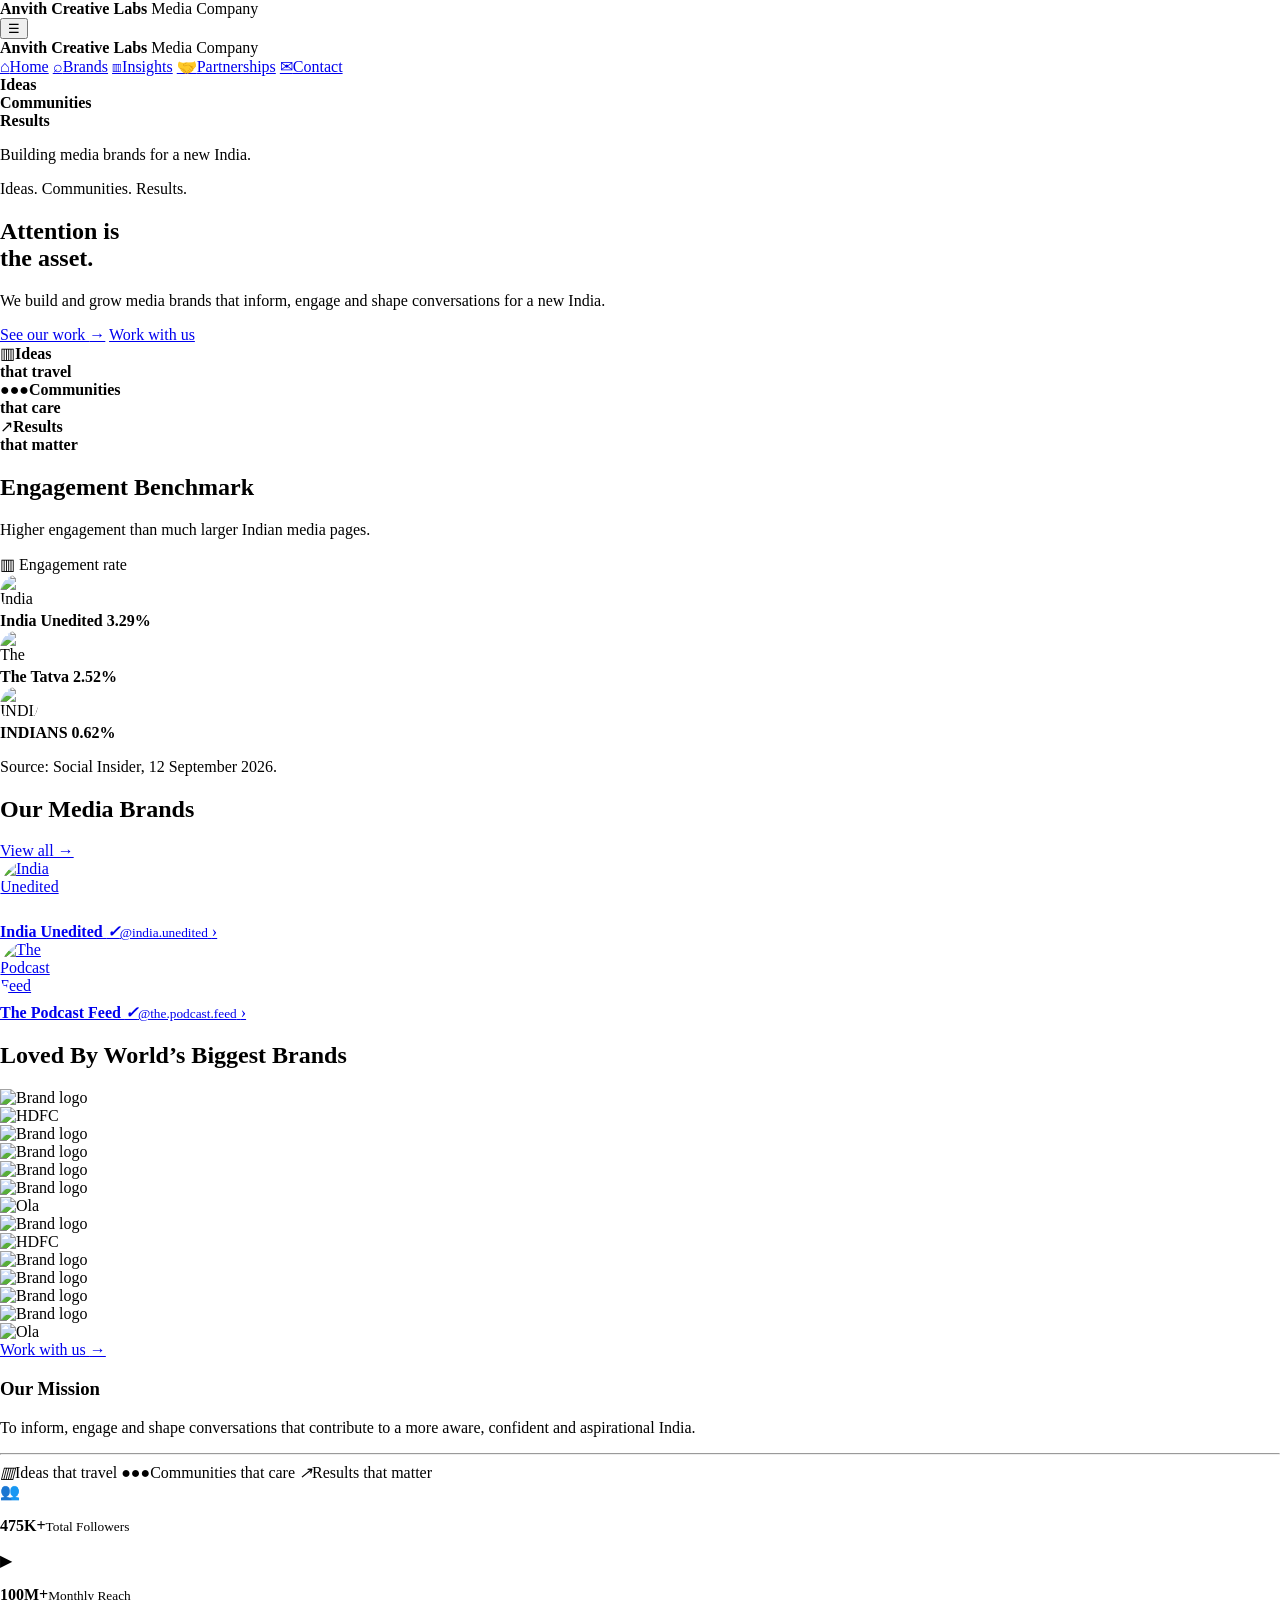
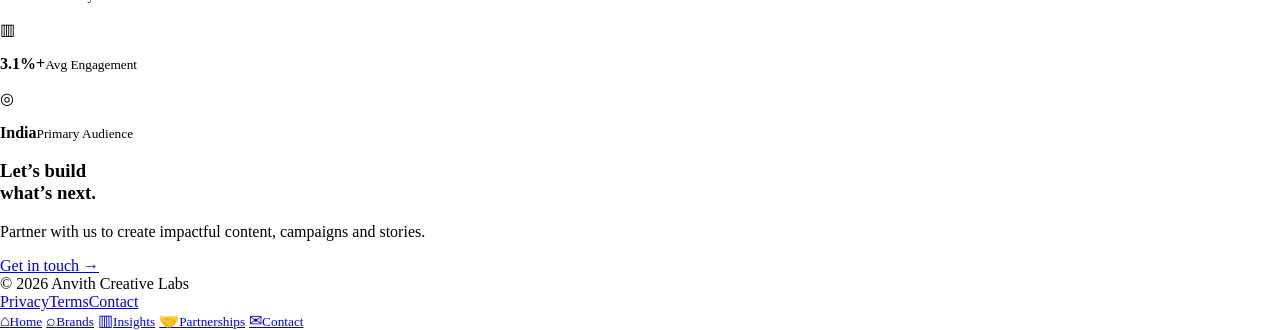
==== index.html @ 9b52e034 "Bust stylesheet cache for brand marquee fix" ====
<!doctype html>
<html lang="en">
<head>
  <meta charset="UTF-8" />
  <meta name="viewport" content="width=device-width, initial-scale=1.0" />
  <script>
    if (location.pathname === '/acl-on-feed') {
      location.replace('/acl-on-feed/' + location.search + location.hash);
    }
  </script>
  <meta name="description" content="Anvith Creative Labs is an independent digital media company building high-attention communities and brand-led storytelling in India." />
  <title>Anvith Creative Labs</title>
  <link rel="preconnect" href="https://fonts.googleapis.com" />
  <link rel="preconnect" href="https://fonts.gstatic.com" crossorigin />
  <link href="https://fonts.googleapis.com/css2?family=DM+Sans:wght@400;500;600;700&family=Manrope:wght@500;600;700;800&display=swap" rel="stylesheet" />
  <link rel="stylesheet" href="/acl-on-feed/styles.css?v=17-marquee-fix" />
<style>
    html,body{margin:0;max-width:100%;overflow-x:hidden}
    img{display:block;max-width:100%;height:auto}
    .profile-avatar,.bench-avatar{display:block;overflow:hidden;border-radius:999px;flex:none}
    .profile-avatar{width:62px;height:62px}
    .bench-avatar{width:38px;height:38px}
    .profile-avatar img,.bench-avatar img{width:100%;height:100%;object-fit:cover;border-radius:999px}
    @media(max-width:760px){
      .profile-avatar{width:48px;height:48px}
      .bench-avatar{width:34px;height:34px}
    }
  </style>
</head>
<body>
  <div class="app-shell">
    <header class="topbar">
      <div class="brand-title">
        <strong>Anvith Creative Labs</strong>
        <span>Media Company</span>
      </div>
      <button class="menu-btn" aria-label="Open menu">☰</button>
    </header>

    <aside class="desktop-sidebar">
      <div class="sidebar-brand">
        <strong>Anvith Creative Labs</strong>
        <span>Media Company</span>
      </div>
      <nav class="sidebar-nav">
        <a class="active" href="#home"><span>⌂</span>Home</a>
        <a href="#brands"><span>⌕</span>Brands</a>
        <a href="#benchmark"><span>▥</span>Insights</a>
        <a href="#partnerships"><span>🤝</span>Partnerships</a>
        <a href="#contact"><span>✉</span>Contact</a>
      </nav>
      <div class="sidebar-note">
        <b>Ideas<br>Communities<br>Results</b>
        <p>Building media brands for a new India.</p>
      </div>
    </aside>

    <main class="main-column" id="home">
      <section class="hero-ref">
        <div class="hero-copy-ref">
          <p class="eyebrow">Ideas. Communities. Results.</p>
          <h1>Attention is<br><span>the asset.</span></h1>
          <p>We build and grow media brands that inform, engage and shape conversations for a new India.</p>
          <div class="hero-buttons">
            <a class="primary-btn" href="#work">See our work <span>→</span></a>
            <a class="secondary-btn" href="#contact">Work with us</a>
          </div>
        </div>
        <div class="hero-stack" aria-hidden="true">
          <div class="glass-card gc1"><span>▥</span><b>Ideas<br>that travel</b></div>
          <div class="glass-card gc2"><span>●●●</span><b>Communities<br>that care</b></div>
          <div class="glass-card gc3"><span>↗</span><b>Results<br>that matter</b></div>
        </div>
      </section>

      <section class="benchmark-panel section-block" id="benchmark">
        <div class="benchmark-head">
          <div><h2>Engagement Benchmark</h2><p>Higher engagement than much larger Indian media pages.</p></div>
          <span class="benchmark-chip">▥ Engagement rate</span>
        </div>
        <div class="benchmark-rows">
          <div class="bench-item top">
            <span class="bench-avatar"><img src="/acl-on-feed/assets/indians-unedited.jpg" alt="India Unedited"></span>
            <b>India Unedited</b>
            <span class="bench-track"><i style="width:100%"></i></span>
            <strong>3.29%</strong>
          </div>
          <div class="bench-item">
            <span class="bench-avatar"><img src="/acl-on-feed/assets/the-tatva.jpg" alt="The Tatva"></span>
            <b>The Tatva</b>
            <span class="bench-track"><i style="width:76.6%"></i></span>
            <strong>2.52%</strong>
          </div>
          <div class="bench-item">
            <span class="bench-avatar"><img src="/acl-on-feed/assets/indians.jpg" alt="INDIANS"></span>
            <b>INDIANS</b>
            <span class="bench-track"><i style="width:18.8%"></i></span>
            <strong>0.62%</strong>
          </div>
        </div>
        <p class="benchmark-source">Source: Social Insider, 12 September 2026.</p>
      </section>

      <section class="section-block" id="brands">
        <div class="section-head"><h2>Our Media Brands</h2><a href="#brands">View all →</a></div>
        <div class="brand-grid">
          <a class="profile-card" href="/acl-on-feed/india-unedited.html">
            <span class="profile-avatar"><img src="/acl-on-feed/assets/indians-unedited.jpg" alt="India Unedited"></span>
            <span class="profile-copy"><b>India Unedited <i class="verified-tick">✓</i></b><small>@india.unedited</small></span>
            <span class="profile-arrow">›</span>
          </a>

          <a class="profile-card" href="/acl-on-feed/podcast-feed.html">
            <span class="profile-avatar"><img src="/acl-on-feed/assets/the-podcast-feed.jpg" alt="The Podcast Feed"></span>
            <span class="profile-copy"><b>The Podcast Feed <i class="verified-tick">✓</i></b><small>@the.podcast.feed</small></span>
            <span class="profile-arrow">›</span>
          </a>
        </div>
      </section>

      <section class="section-block trusted-brands" id="work">
  <div class="section-head"><h2>Loved By World’s Biggest Brands</h2></div>
  <div class="logo-marquee" aria-label="Brand partners">
    <div class="logo-track">
      <div class="logo-group"><div class="brand-logo-item"><img src="/acl-on-feed/assets/6a5530f6c6b8089d2b324c68_logo-full-dark.png" alt="Brand logo"></div><div class="brand-logo-item"><img src="/acl-on-feed/assets/HDFC-LOGO.png" alt="HDFC"></div><div class="brand-logo-item"><img src="/acl-on-feed/assets/images-1.png" alt="Brand logo"></div><div class="brand-logo-item"><img src="/acl-on-feed/assets/images-2.png" alt="Brand logo"></div><div class="brand-logo-item"><img src="/acl-on-feed/assets/images.png" alt="Brand logo"></div><div class="brand-logo-item"><img src="/acl-on-feed/assets/unnamed.png" alt="Brand logo"></div><div class="brand-logo-item"><img src="/acl-on-feed/assets/white_ola_logo.webp" alt="Ola"></div></div>
      <div class="logo-group" aria-hidden="true"><div class="brand-logo-item"><img src="/acl-on-feed/assets/6a5530f6c6b8089d2b324c68_logo-full-dark.png" alt="Brand logo"></div><div class="brand-logo-item"><img src="/acl-on-feed/assets/HDFC-LOGO.png" alt="HDFC"></div><div class="brand-logo-item"><img src="/acl-on-feed/assets/images-1.png" alt="Brand logo"></div><div class="brand-logo-item"><img src="/acl-on-feed/assets/images-2.png" alt="Brand logo"></div><div class="brand-logo-item"><img src="/acl-on-feed/assets/images.png" alt="Brand logo"></div><div class="brand-logo-item"><img src="/acl-on-feed/assets/unnamed.png" alt="Brand logo"></div><div class="brand-logo-item"><img src="/acl-on-feed/assets/white_ola_logo.webp" alt="Ola"></div></div>
    </div>
  </div>
</section>

      <section class="detail-anchor" id="india-unedited"></section>
      <section class="detail-anchor" id="podcast-feed"></section>
    </main>

    <aside class="desktop-rail">
      <a class="rail-cta" href="#contact">Work with us <span>→</span></a>

      <section class="rail-card mission-card">
        <h3>Our Mission</h3>
        <p>To inform, engage and shape conversations that contribute to a more aware, confident and aspirational India.</p>
        <hr>
        <div class="mission-points">
          <span><i>▥</i>Ideas that travel</span>
          <span><i>●●●</i>Communities that care</span>
          <span><i>↗</i>Results that matter</span>
        </div>
      </section>

      <section class="rail-card stats-card">
        <div><span>👥</span><p><b>475K+</b><small>Total Followers</small></p></div>
        <div><span>▶</span><p><b>100M+</b><small>Monthly Reach</small></p></div>
        <div><span>▥</span><p><b>3.1%+</b><small>Avg Engagement</small></p></div>
        <div><span>◎</span><p><b>India</b><small>Primary Audience</small></p></div>
      </section>

      <section class="rail-card contact-card" id="contact">
        <h3>Let’s build<br>what’s next.</h3>
        <p>Partner with us to create impactful content, campaigns and stories.</p>
        <a href="mailto:contact@anvithcreativelabs.com">Get in touch →</a>
      </section>

      <footer class="rail-footer">
        <span>© 2026 Anvith Creative Labs</span>
        <div><a href="#contact">Privacy</a><a href="#contact">Terms</a><a href="#contact">Contact</a></div>
      </footer>
    </aside>

    <nav class="mobile-bottom">
      <a class="active" href="#home"><span>⌂</span><small>Home</small></a>
      <a href="#brands"><span>⌕</span><small>Brands</small></a>
      <a href="#benchmark"><span>▥</span><small>Insights</small></a>
      <a href="#contact"><span>🤝</span><small>Partnerships</small></a>
      <a href="#contact"><span>✉</span><small>Contact</small></a>
    </nav>
  </div>
</body>
</html>
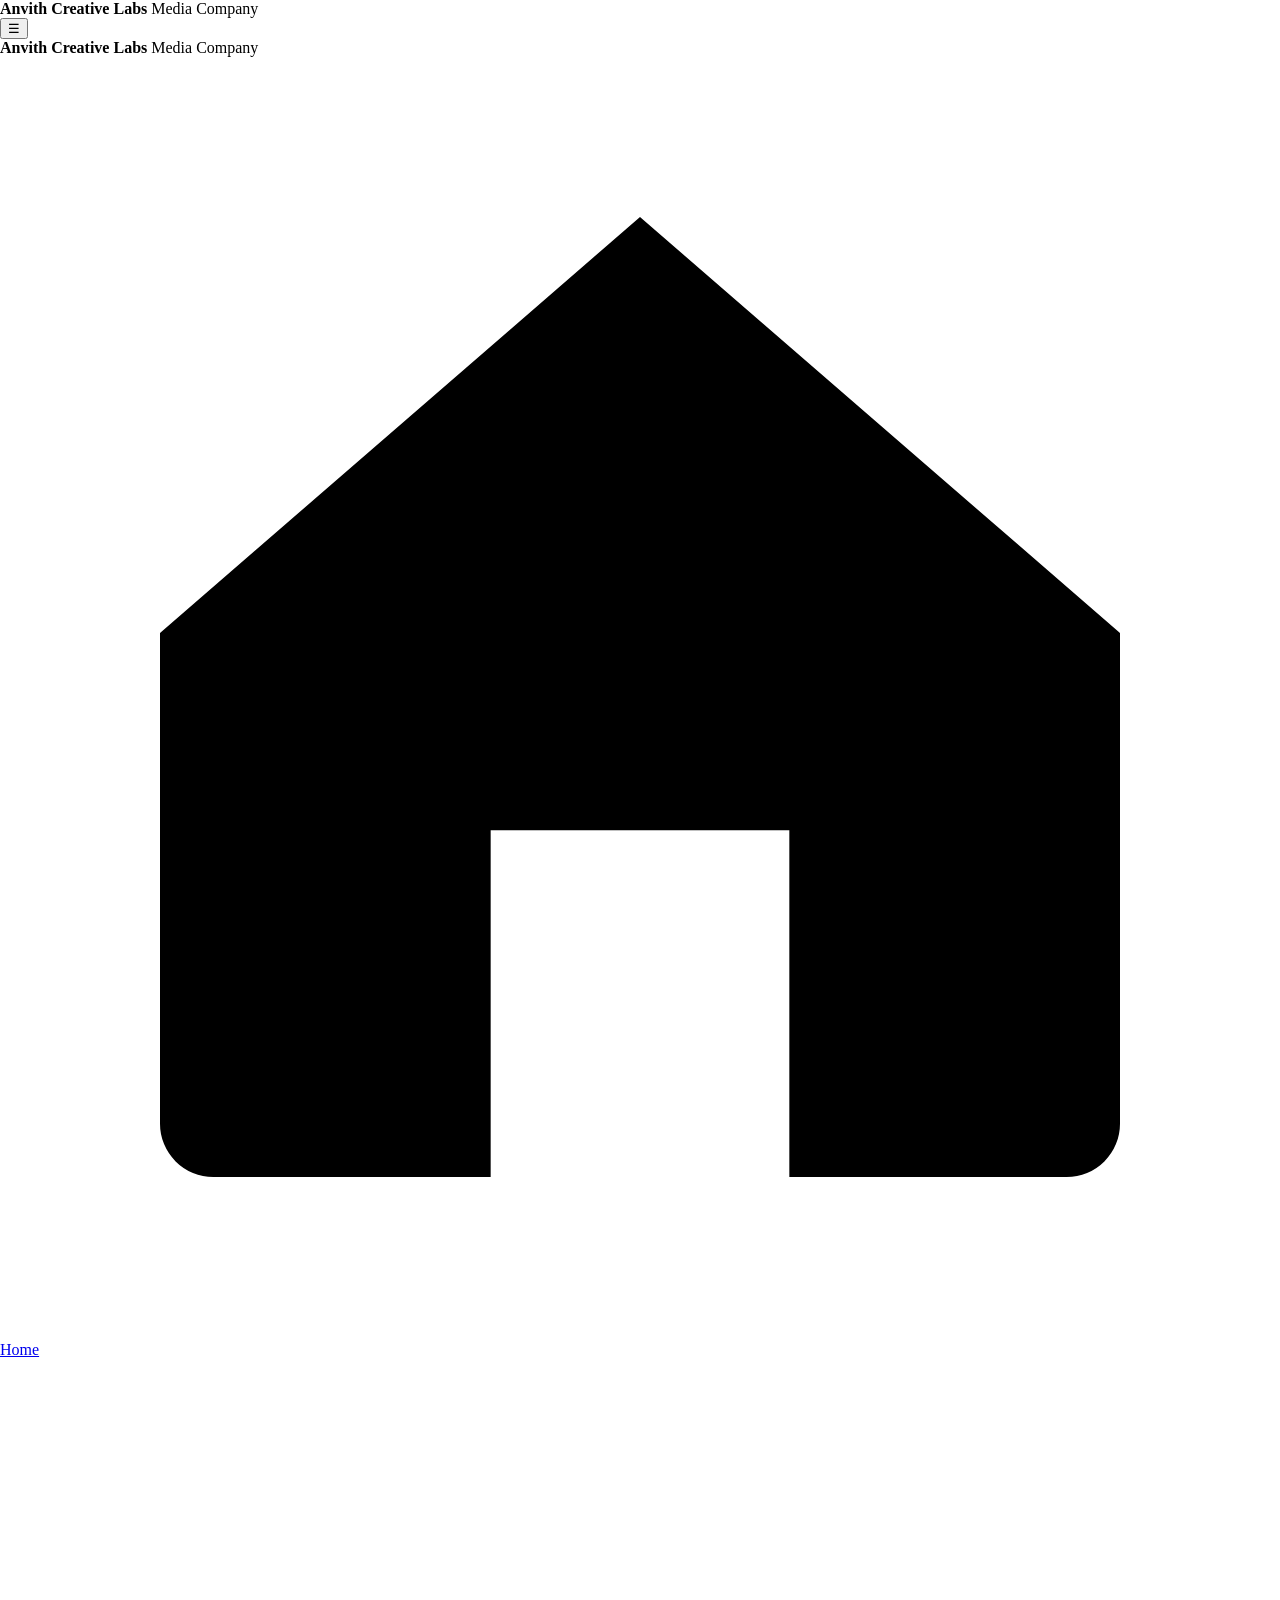
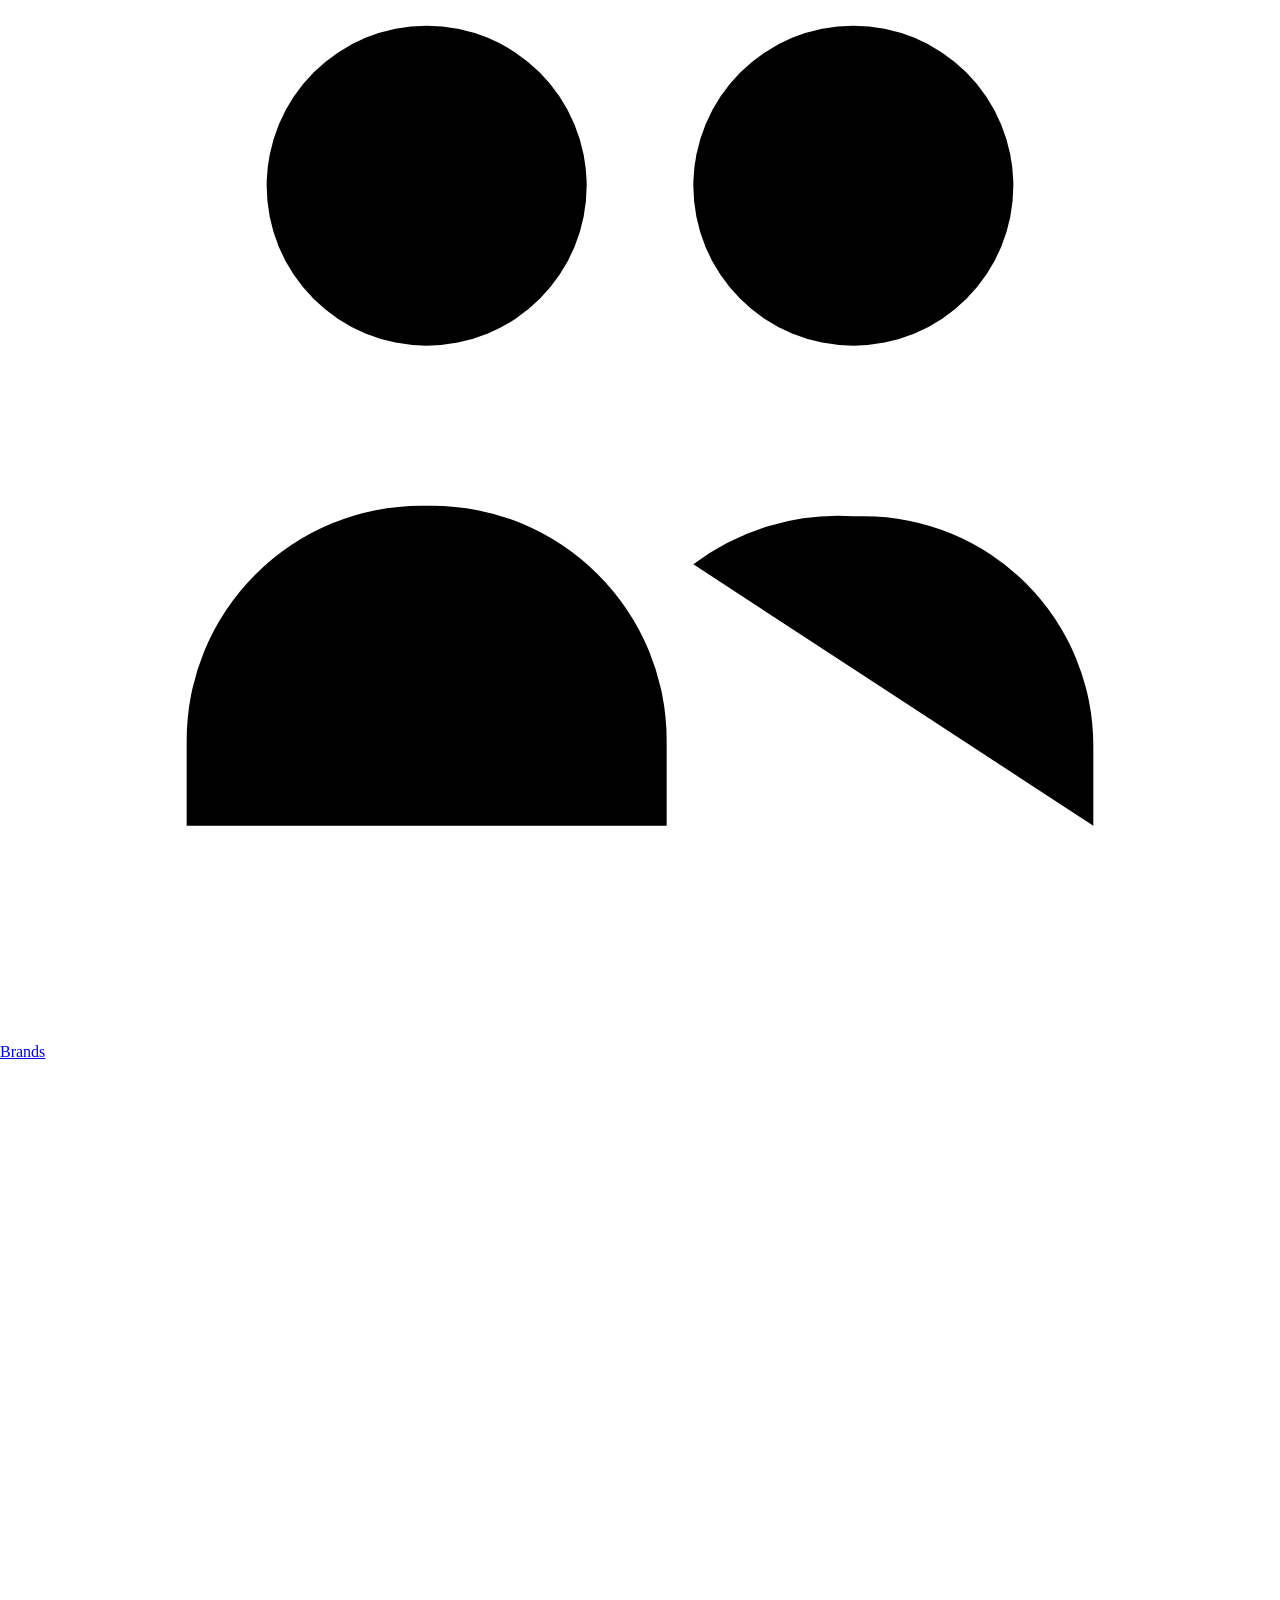
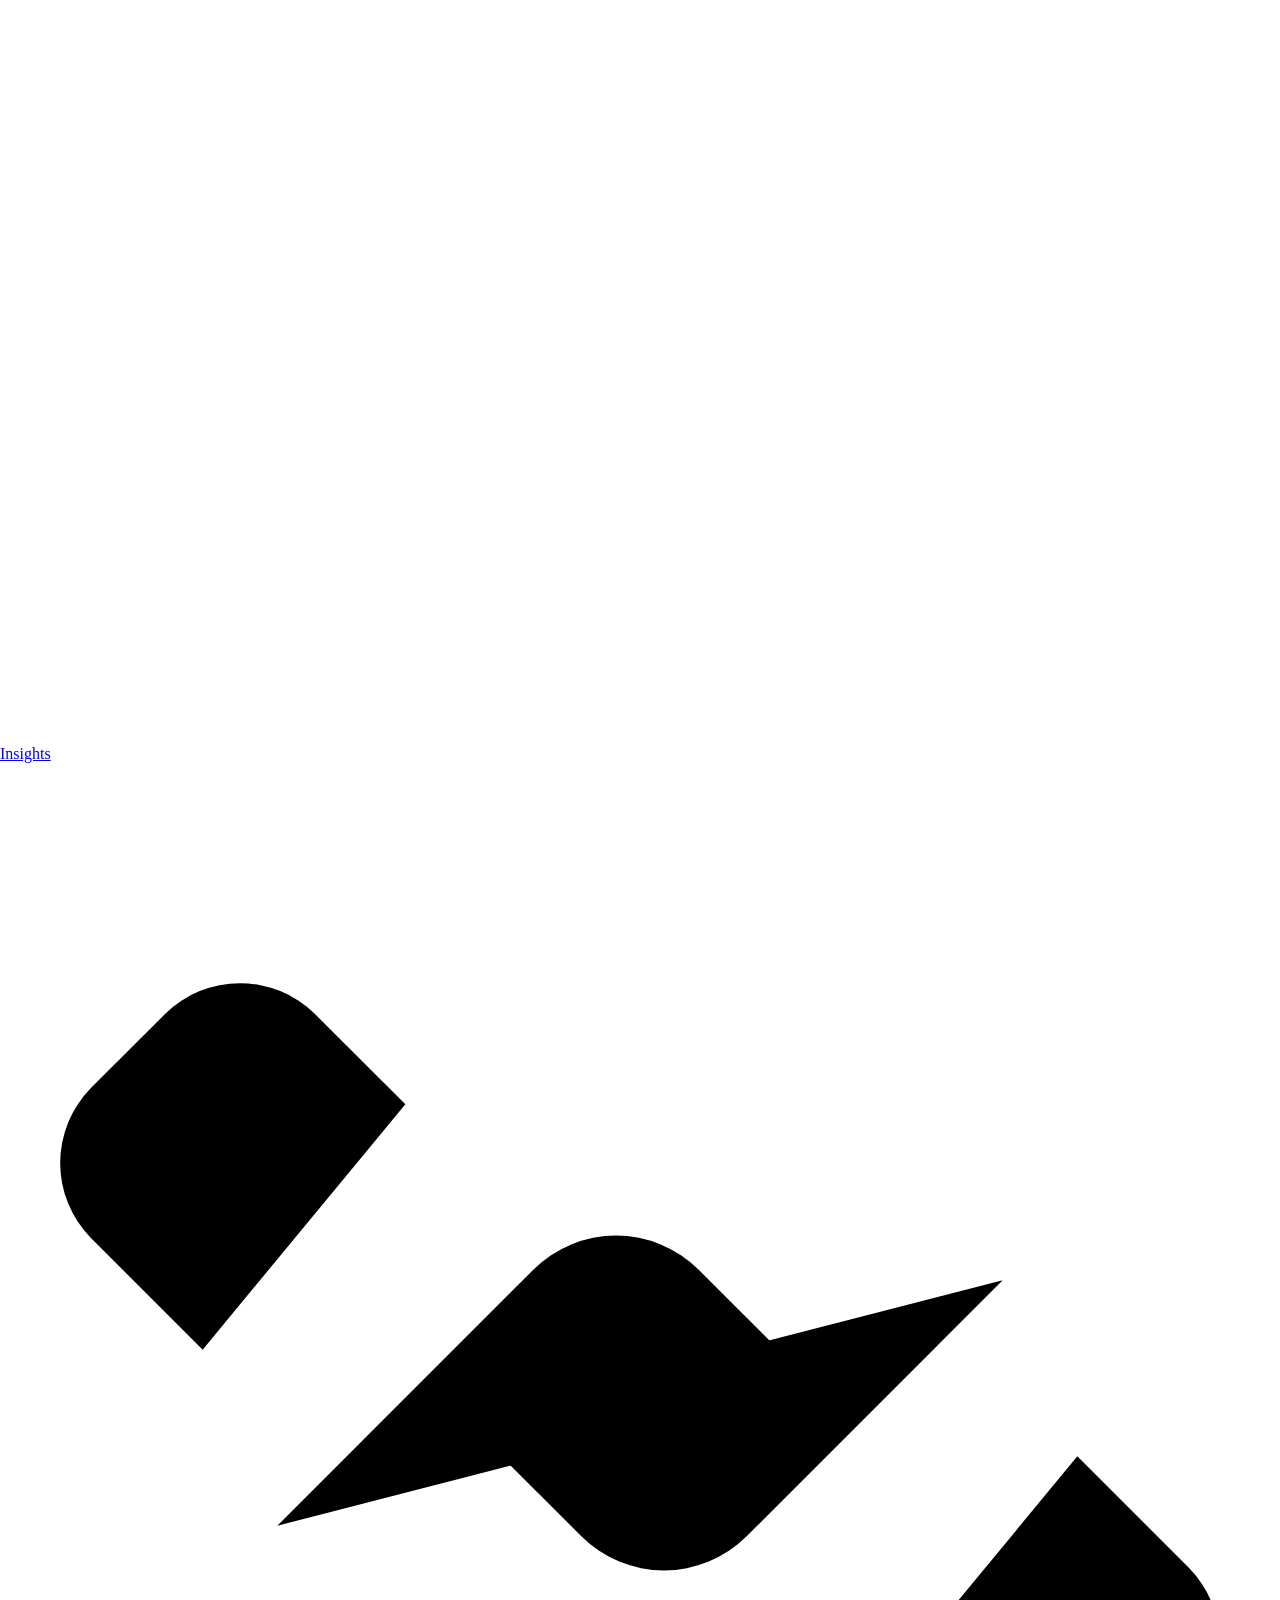
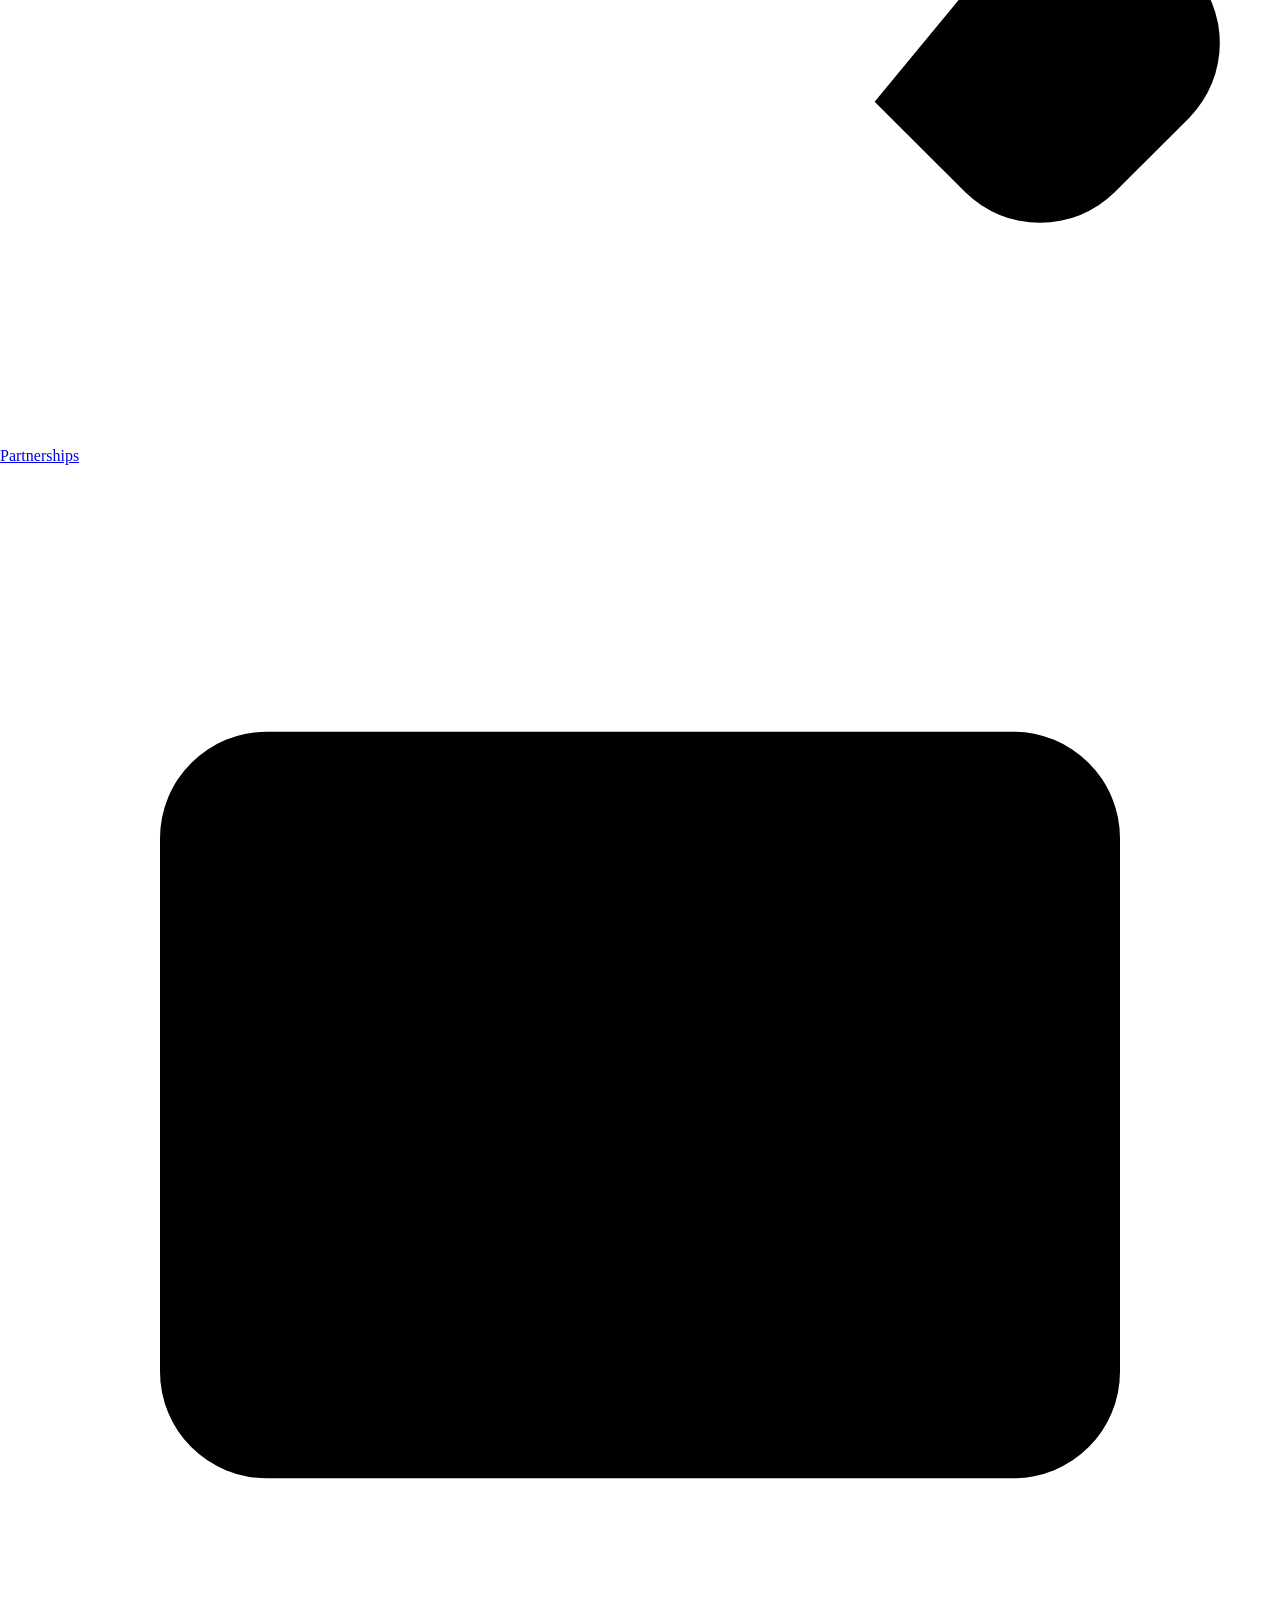
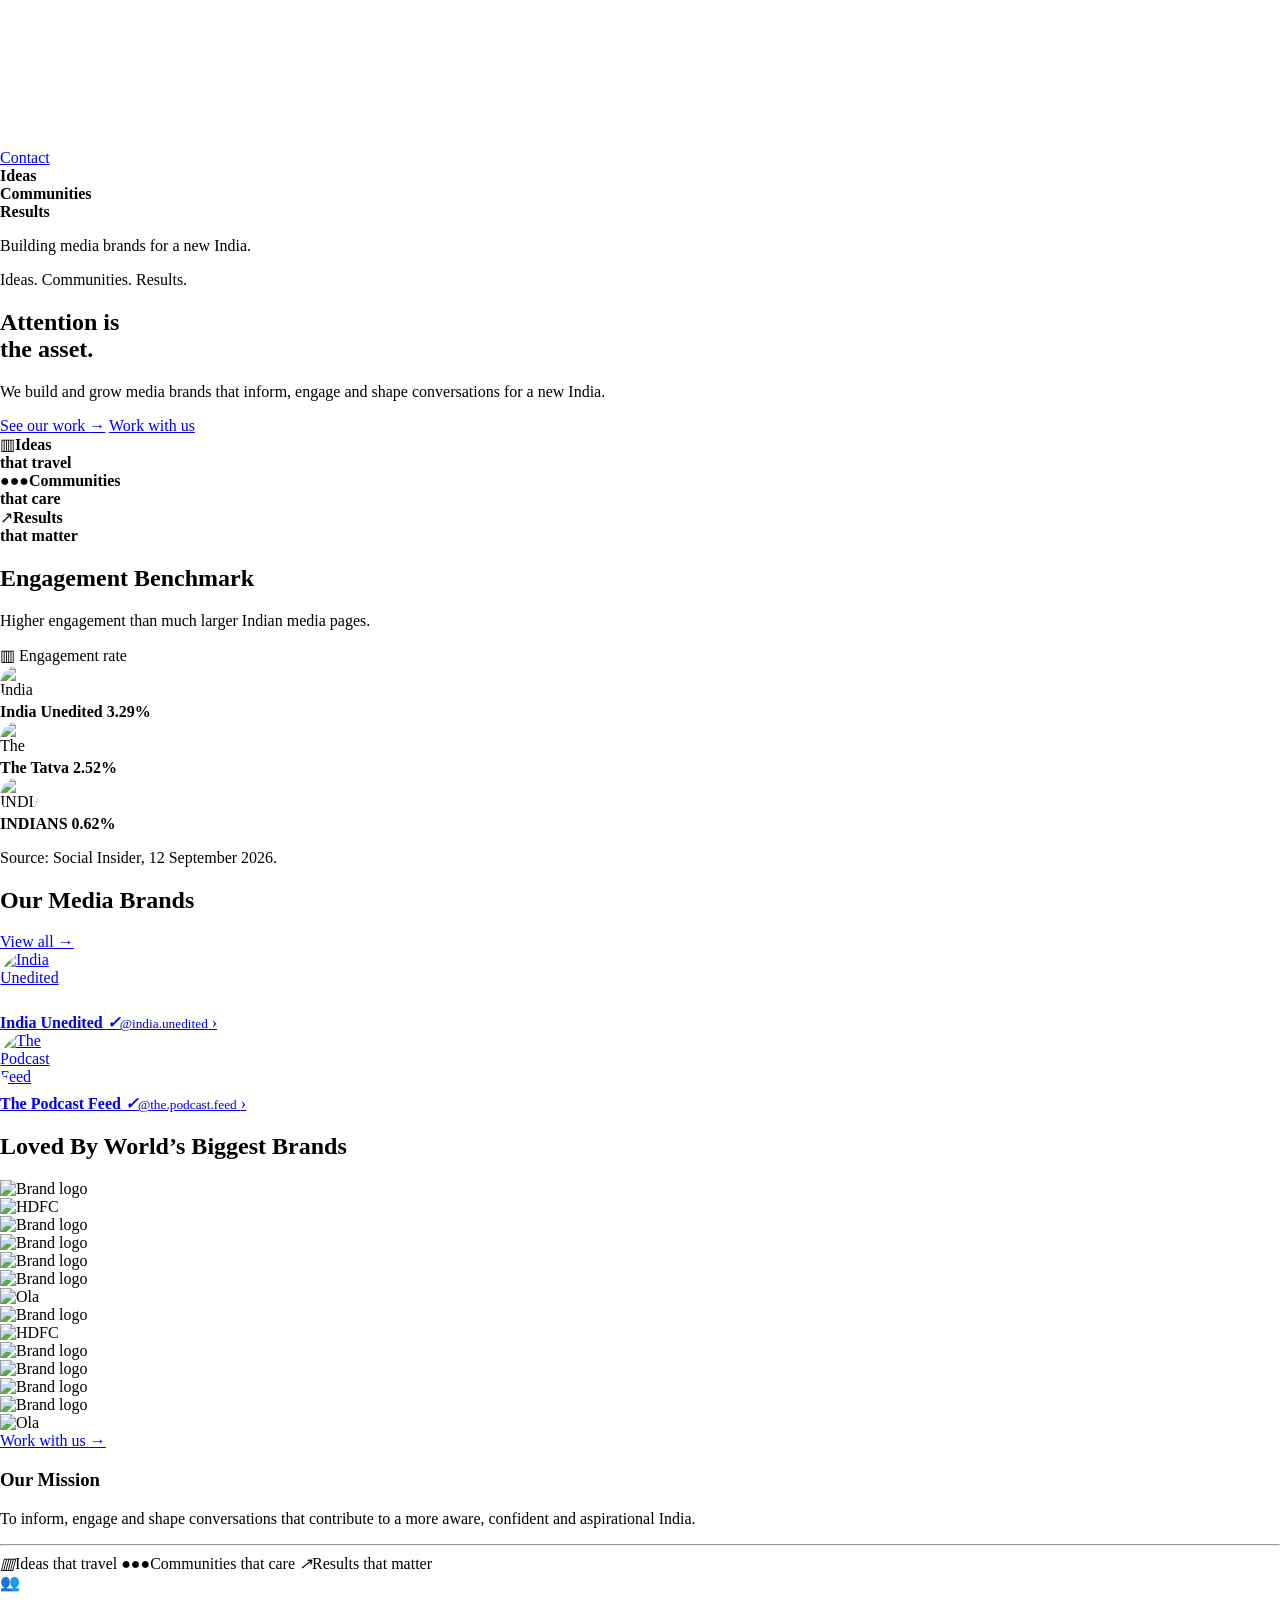
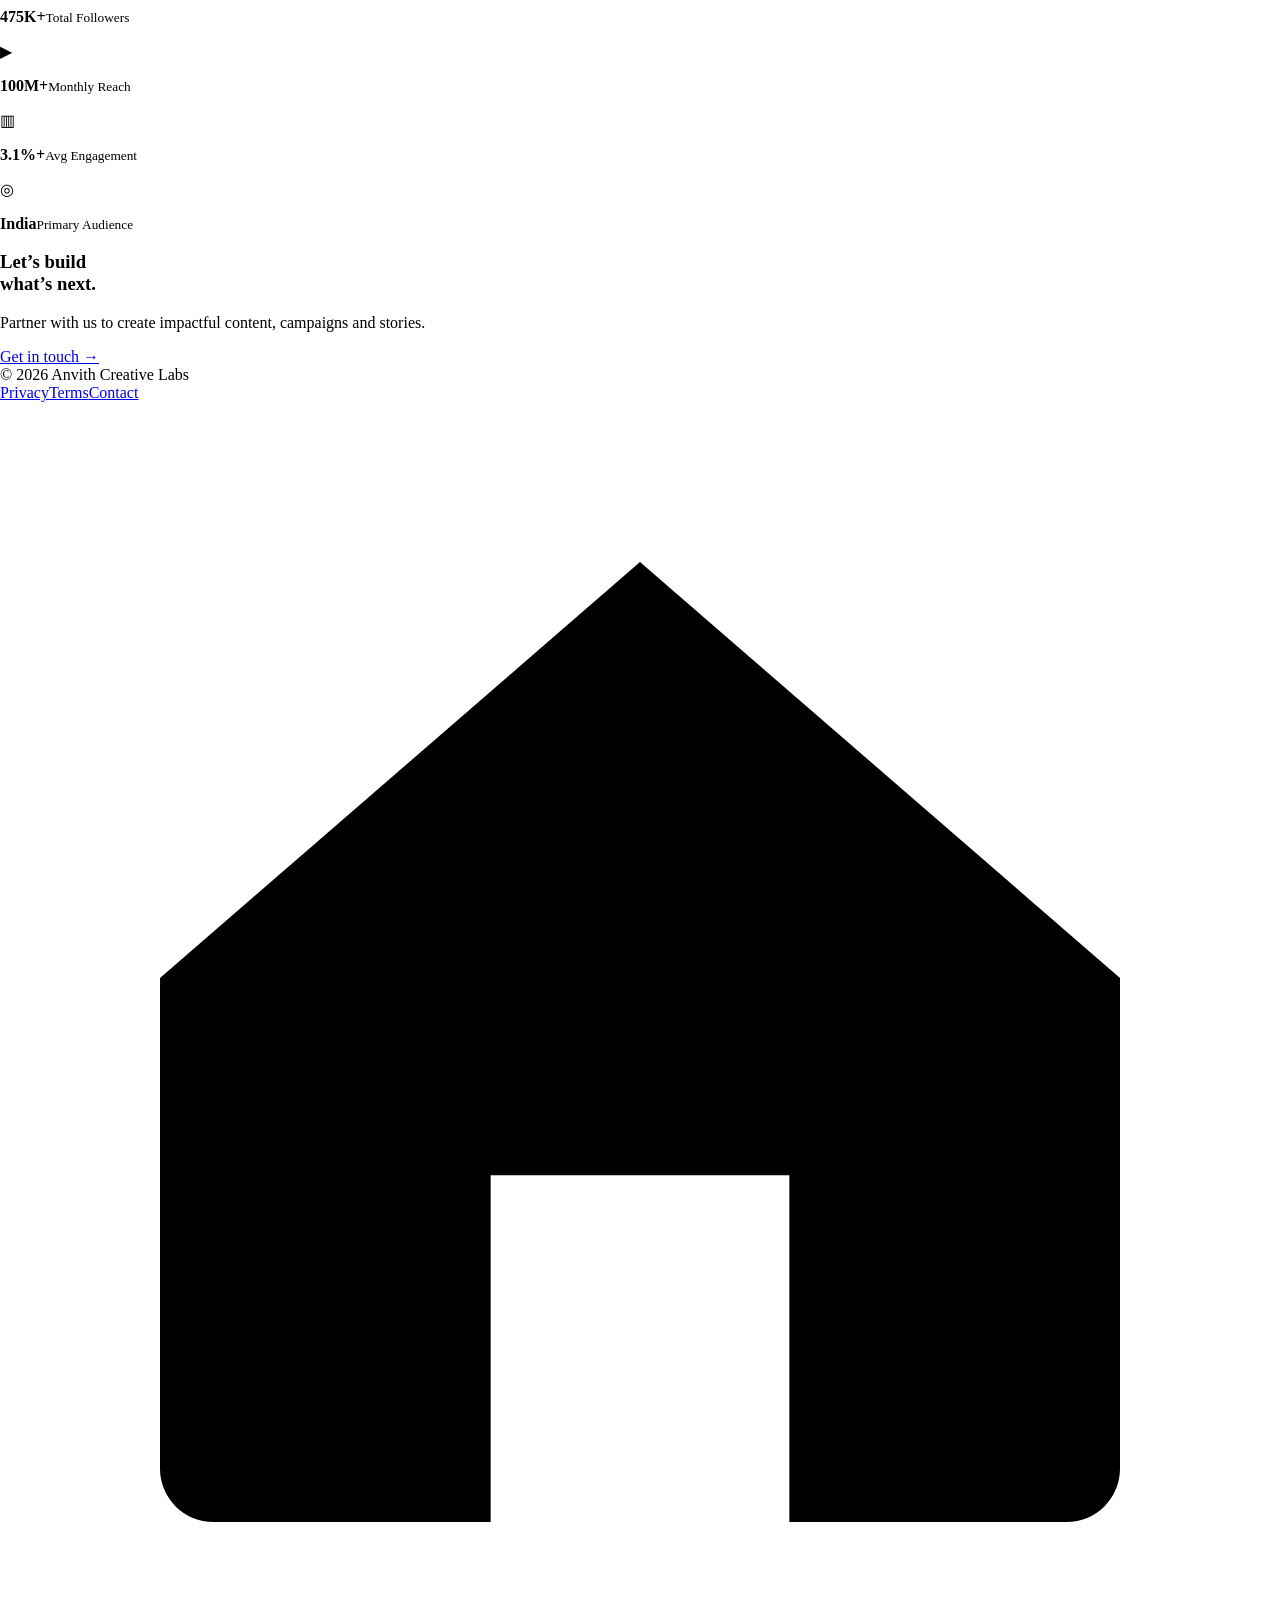
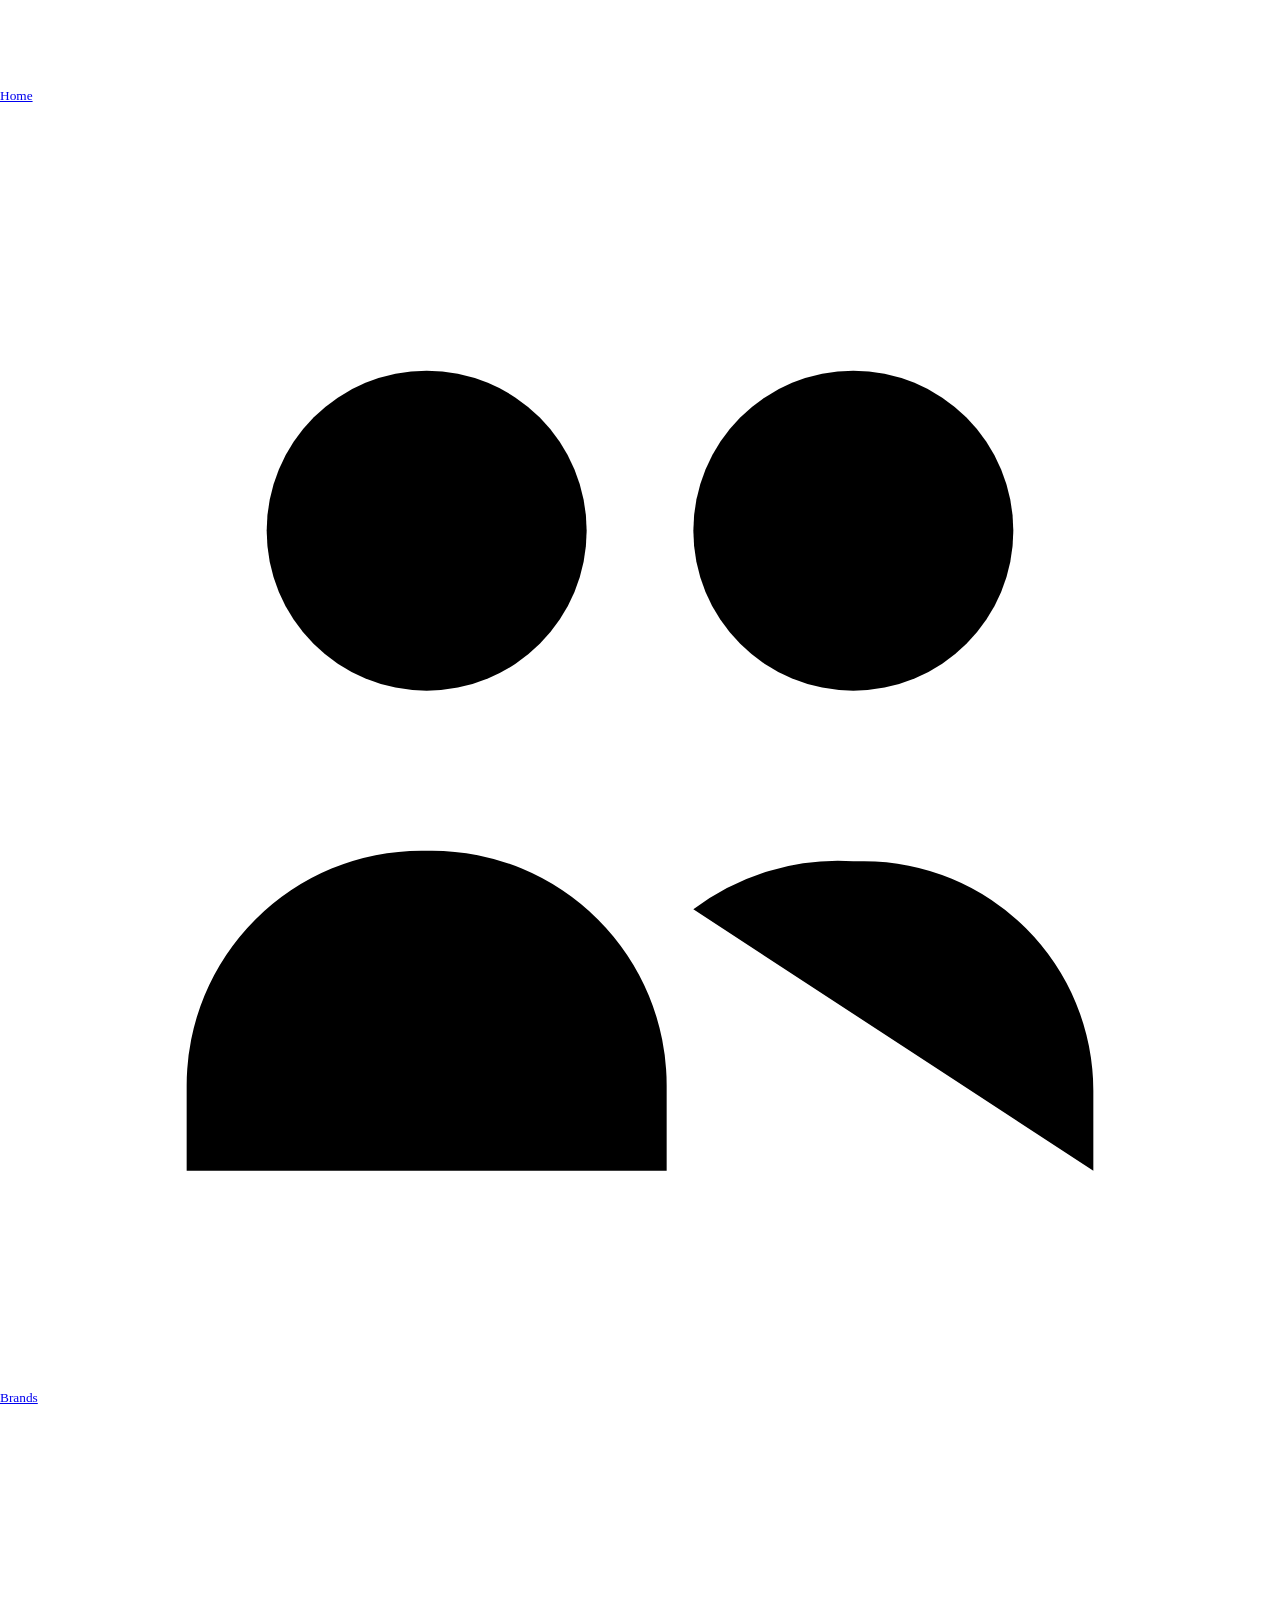
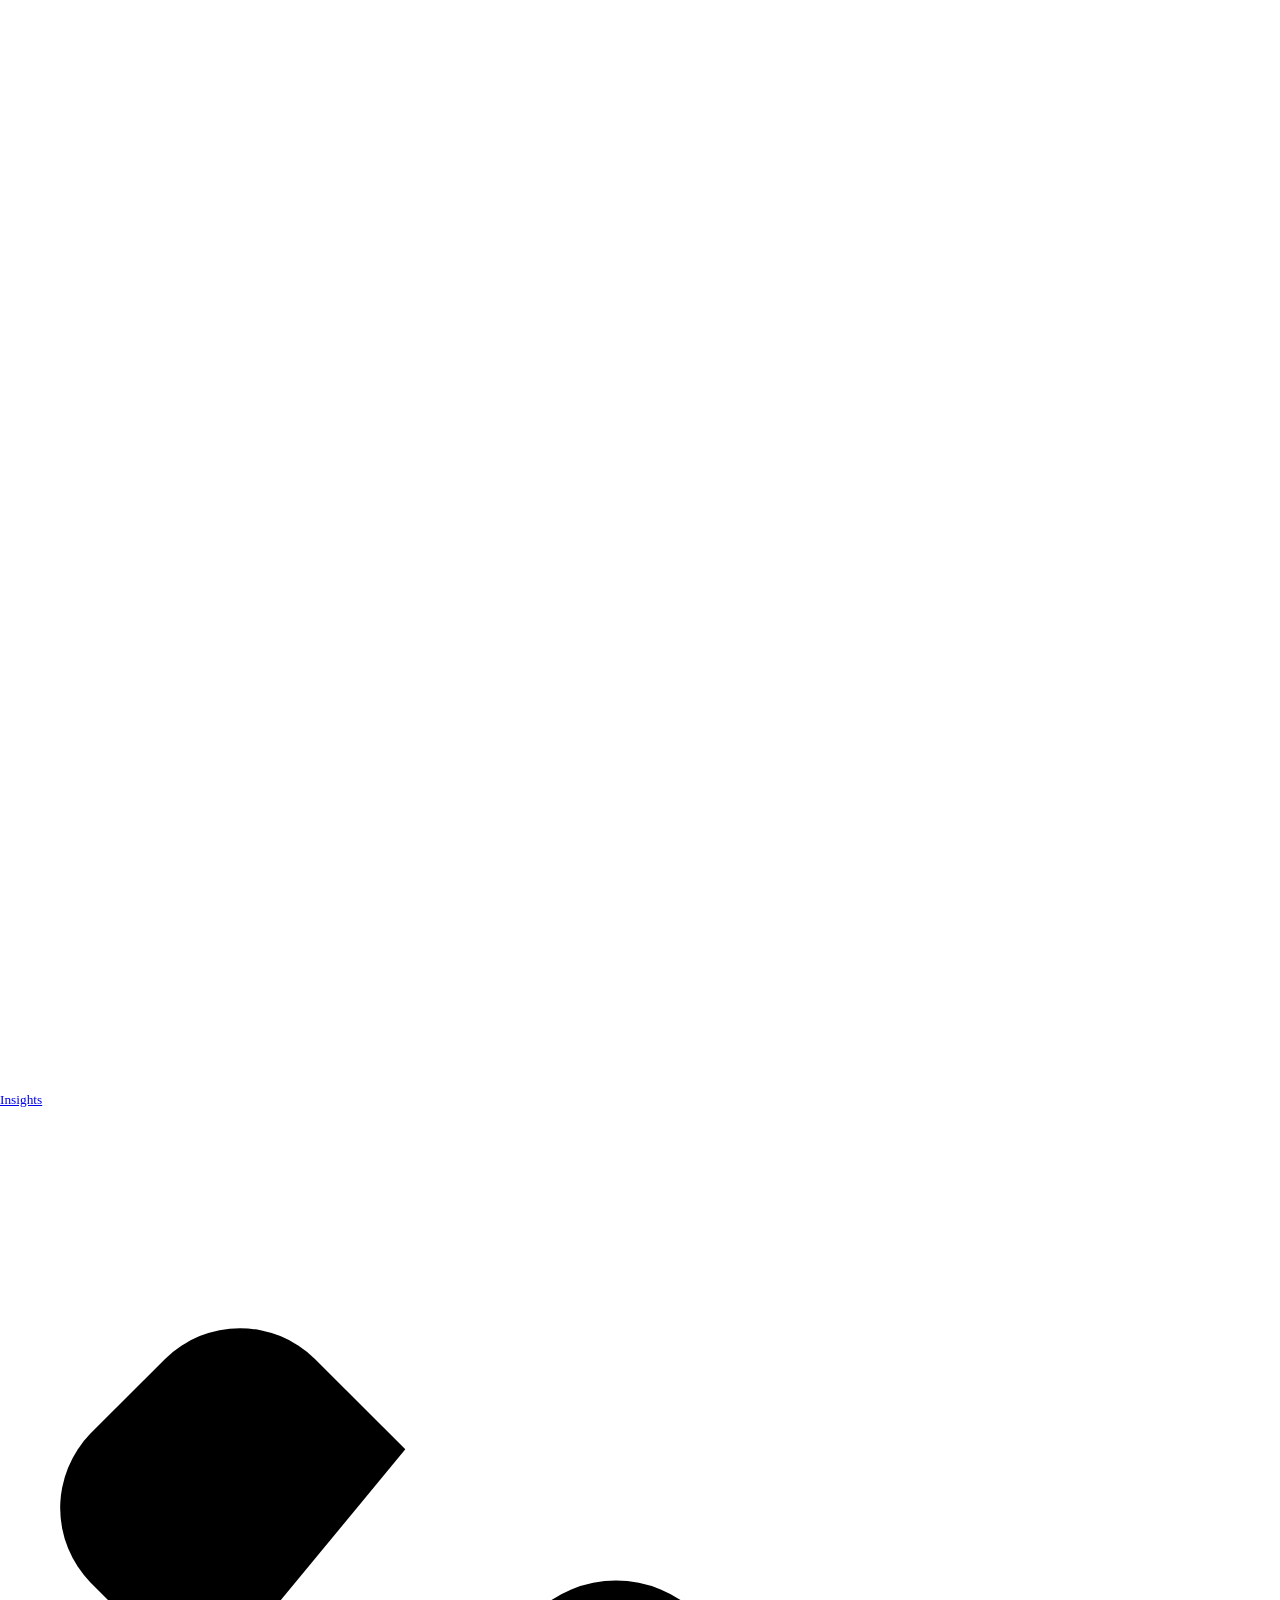
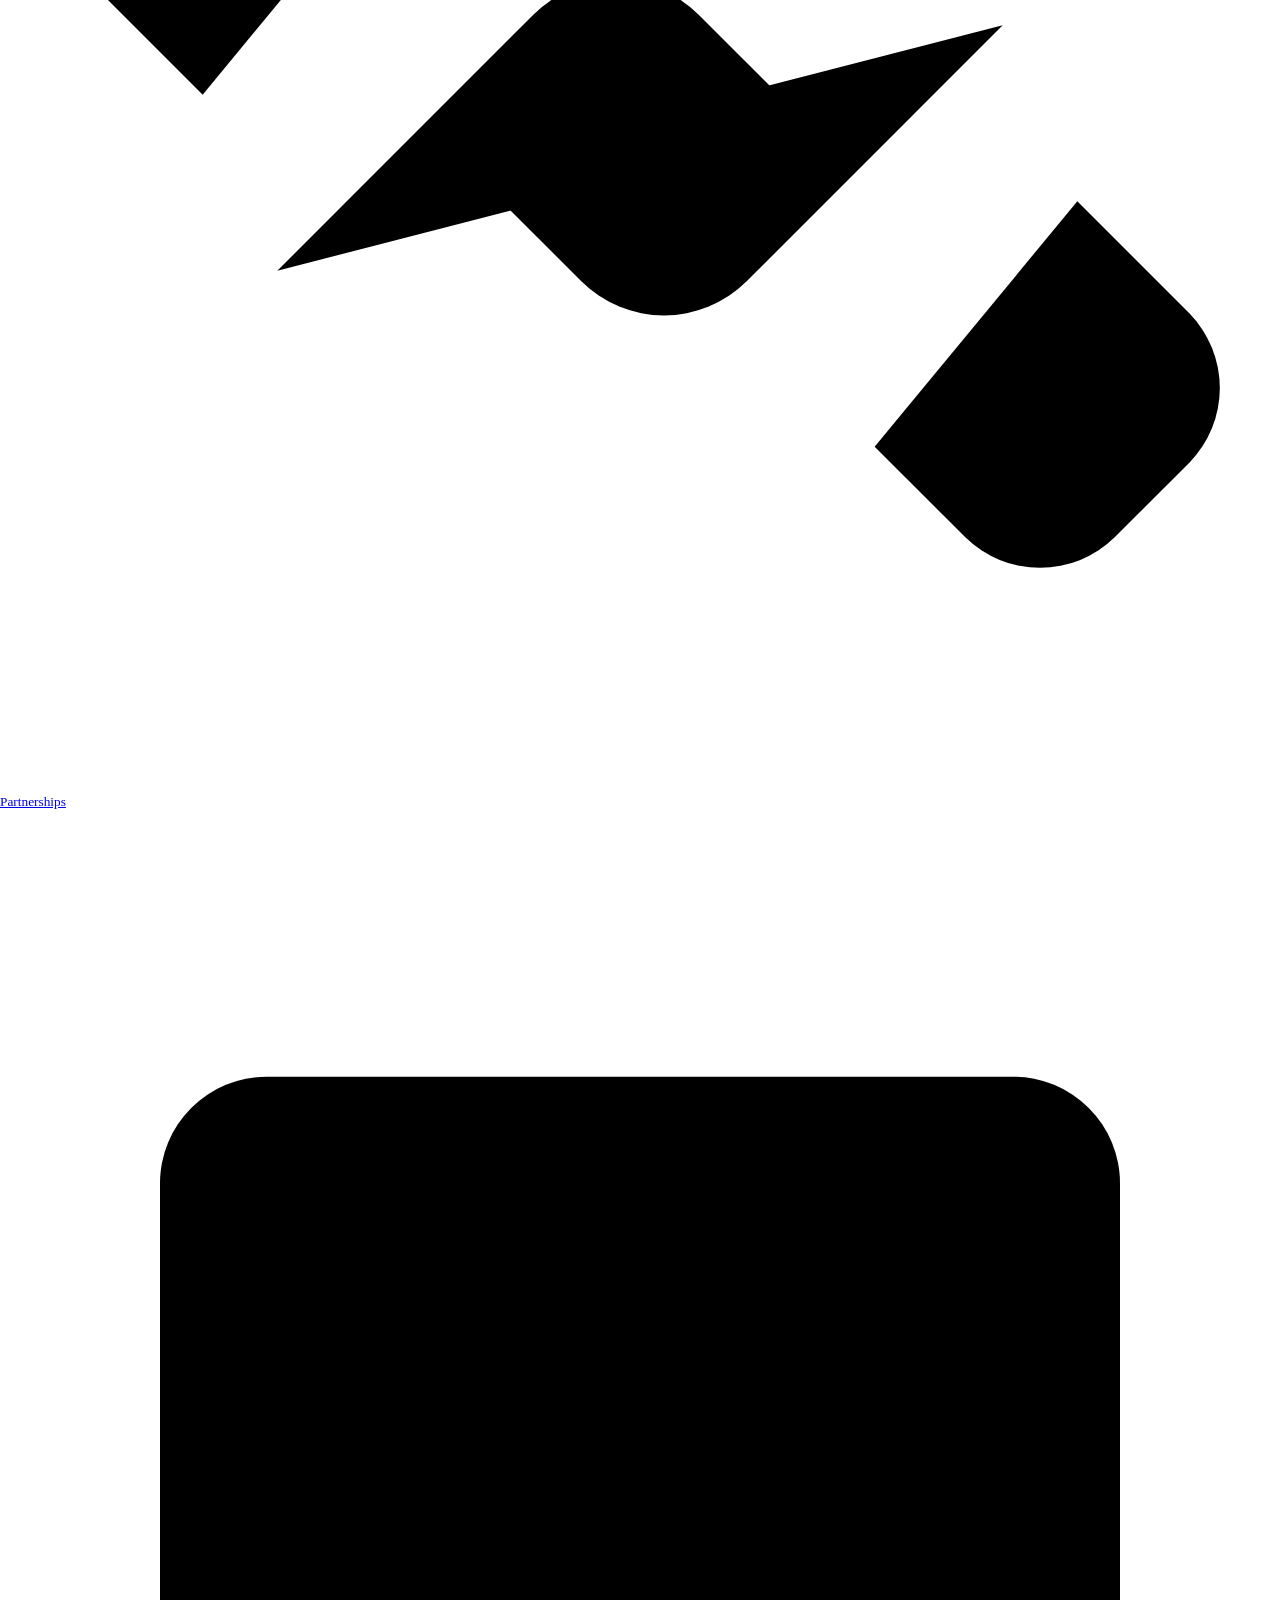
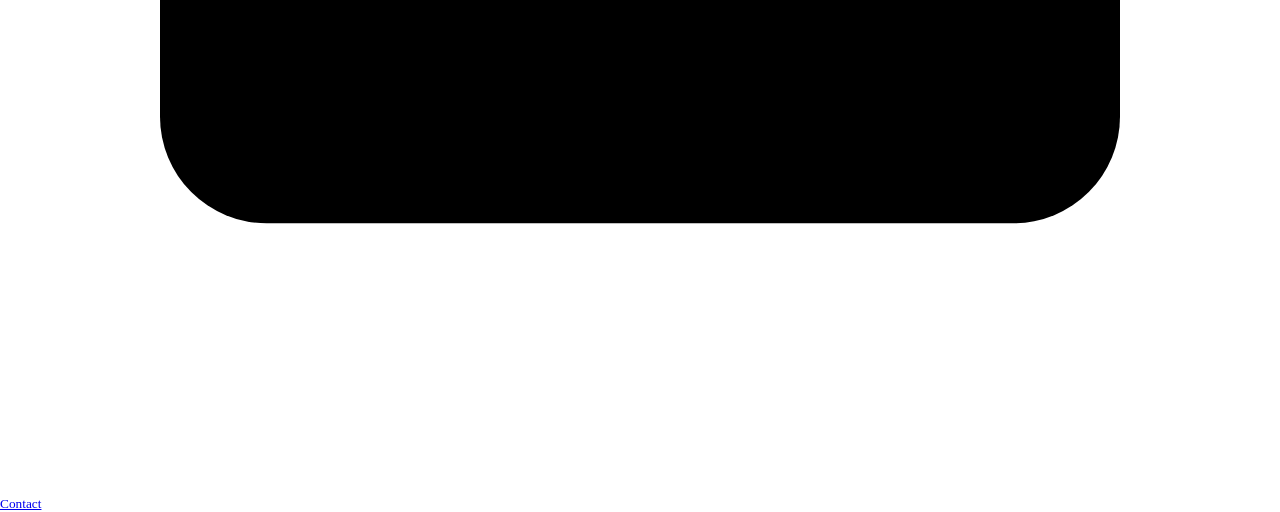
==== commit c1c6bb69: "Replace navigation glyphs and emoji with consistent vector icons" ====
--- a/index.html
+++ b/index.html
@@ -13,7 +13,7 @@
   <link rel="preconnect" href="https://fonts.googleapis.com" />
   <link rel="preconnect" href="https://fonts.gstatic.com" crossorigin />
   <link href="https://fonts.googleapis.com/css2?family=DM+Sans:wght@400;500;600;700&family=Manrope:wght@500;600;700;800&display=swap" rel="stylesheet" />
-  <link rel="stylesheet" href="/acl-on-feed/styles.css?v=17-marquee-fix" />
+  <link rel="stylesheet" href="/acl-on-feed/styles.css?v=18-nav-icons" />
 <style>
     html,body{margin:0;max-width:100%;overflow-x:hidden}
     img{display:block;max-width:100%;height:auto}
@@ -43,11 +43,11 @@
         <span>Media Company</span>
       </div>
       <nav class="sidebar-nav">
-        <a class="active" href="#home"><span>⌂</span>Home</a>
-        <a href="#brands"><span>⌕</span>Brands</a>
-        <a href="#benchmark"><span>▥</span>Insights</a>
-        <a href="#partnerships"><span>🤝</span>Partnerships</a>
-        <a href="#contact"><span>✉</span>Contact</a>
+        <a class="active" href="#home"><span class="nav-icon"><svg viewBox="0 0 24 24" aria-hidden="true"><path d="M3 10.8 12 3l9 7.8v9.2a1 1 0 0 1-1 1h-5.2v-6.5H9.2V21H4a1 1 0 0 1-1-1z"/></svg></span>Home</a>
+        <a href="#brands"><span class="nav-icon"><svg viewBox="0 0 24 24" aria-hidden="true"><circle cx="8" cy="8" r="3"/><circle cx="16" cy="8" r="3"/><path d="M3.5 20v-1.6A4.4 4.4 0 0 1 7.9 14h.2a4.4 4.4 0 0 1 4.4 4.4V20"/><path d="M13 15.1a4.5 4.5 0 0 1 3-.9h.2a4.3 4.3 0 0 1 4.3 4.3V20"/></svg></span>Brands</a>
+        <a href="#benchmark"><span class="nav-icon"><svg viewBox="0 0 24 24" aria-hidden="true"><path d="M4 20V11"/><path d="M10 20V4"/><path d="M16 20v-7"/><path d="M22 20H2"/></svg></span>Insights</a>
+        <a href="#contact"><span class="nav-icon"><svg viewBox="0 0 24 24" aria-hidden="true"><path d="m8.7 12.3 2.2 2.2a2.2 2.2 0 0 0 3.1 0l4.8-4.8"/><path d="m15.3 11.7-2.2-2.2a2.2 2.2 0 0 0-3.1 0l-4.8 4.8"/><path d="M7.6 6.4 5.9 4.7a2 2 0 0 0-2.8 0L1.7 6.1a2 2 0 0 0 0 2.8l2.1 2.1"/><path d="m16.4 17.6 1.7 1.7a2 2 0 0 0 2.8 0l1.4-1.4a2 2 0 0 0 0-2.8L20.2 13"/></svg></span>Partnerships</a>
+        <a href="#contact"><span class="nav-icon"><svg viewBox="0 0 24 24" aria-hidden="true"><rect x="3" y="5" width="18" height="14" rx="2"/><path d="m4 7 8 6 8-6"/></svg></span>Contact</a>
       </nav>
       <div class="sidebar-note">
         <b>Ideas<br>Communities<br>Results</b>
@@ -166,11 +166,11 @@
     </aside>
 
     <nav class="mobile-bottom">
-      <a class="active" href="#home"><span>⌂</span><small>Home</small></a>
-      <a href="#brands"><span>⌕</span><small>Brands</small></a>
-      <a href="#benchmark"><span>▥</span><small>Insights</small></a>
-      <a href="#contact"><span>🤝</span><small>Partnerships</small></a>
-      <a href="#contact"><span>✉</span><small>Contact</small></a>
+      <a class="active" href="#home"><span class="nav-icon"><svg viewBox="0 0 24 24" aria-hidden="true"><path d="M3 10.8 12 3l9 7.8v9.2a1 1 0 0 1-1 1h-5.2v-6.5H9.2V21H4a1 1 0 0 1-1-1z"/></svg></span><small>Home</small></a>
+      <a href="#brands"><span class="nav-icon"><svg viewBox="0 0 24 24" aria-hidden="true"><circle cx="8" cy="8" r="3"/><circle cx="16" cy="8" r="3"/><path d="M3.5 20v-1.6A4.4 4.4 0 0 1 7.9 14h.2a4.4 4.4 0 0 1 4.4 4.4V20"/><path d="M13 15.1a4.5 4.5 0 0 1 3-.9h.2a4.3 4.3 0 0 1 4.3 4.3V20"/></svg></span><small>Brands</small></a>
+      <a href="#benchmark"><span class="nav-icon"><svg viewBox="0 0 24 24" aria-hidden="true"><path d="M4 20V11"/><path d="M10 20V4"/><path d="M16 20v-7"/><path d="M22 20H2"/></svg></span><small>Insights</small></a>
+      <a href="#contact"><span class="nav-icon"><svg viewBox="0 0 24 24" aria-hidden="true"><path d="m8.7 12.3 2.2 2.2a2.2 2.2 0 0 0 3.1 0l4.8-4.8"/><path d="m15.3 11.7-2.2-2.2a2.2 2.2 0 0 0-3.1 0l-4.8 4.8"/><path d="M7.6 6.4 5.9 4.7a2 2 0 0 0-2.8 0L1.7 6.1a2 2 0 0 0 0 2.8l2.1 2.1"/><path d="m16.4 17.6 1.7 1.7a2 2 0 0 0 2.8 0l1.4-1.4a2 2 0 0 0 0-2.8L20.2 13"/></svg></span><small>Partnerships</small></a>
+      <a href="#contact"><span class="nav-icon"><svg viewBox="0 0 24 24" aria-hidden="true"><rect x="3" y="5" width="18" height="14" rx="2"/><path d="m4 7 8 6 8-6"/></svg></span><small>Contact</small></a>
     </nav>
   </div>
 </body>
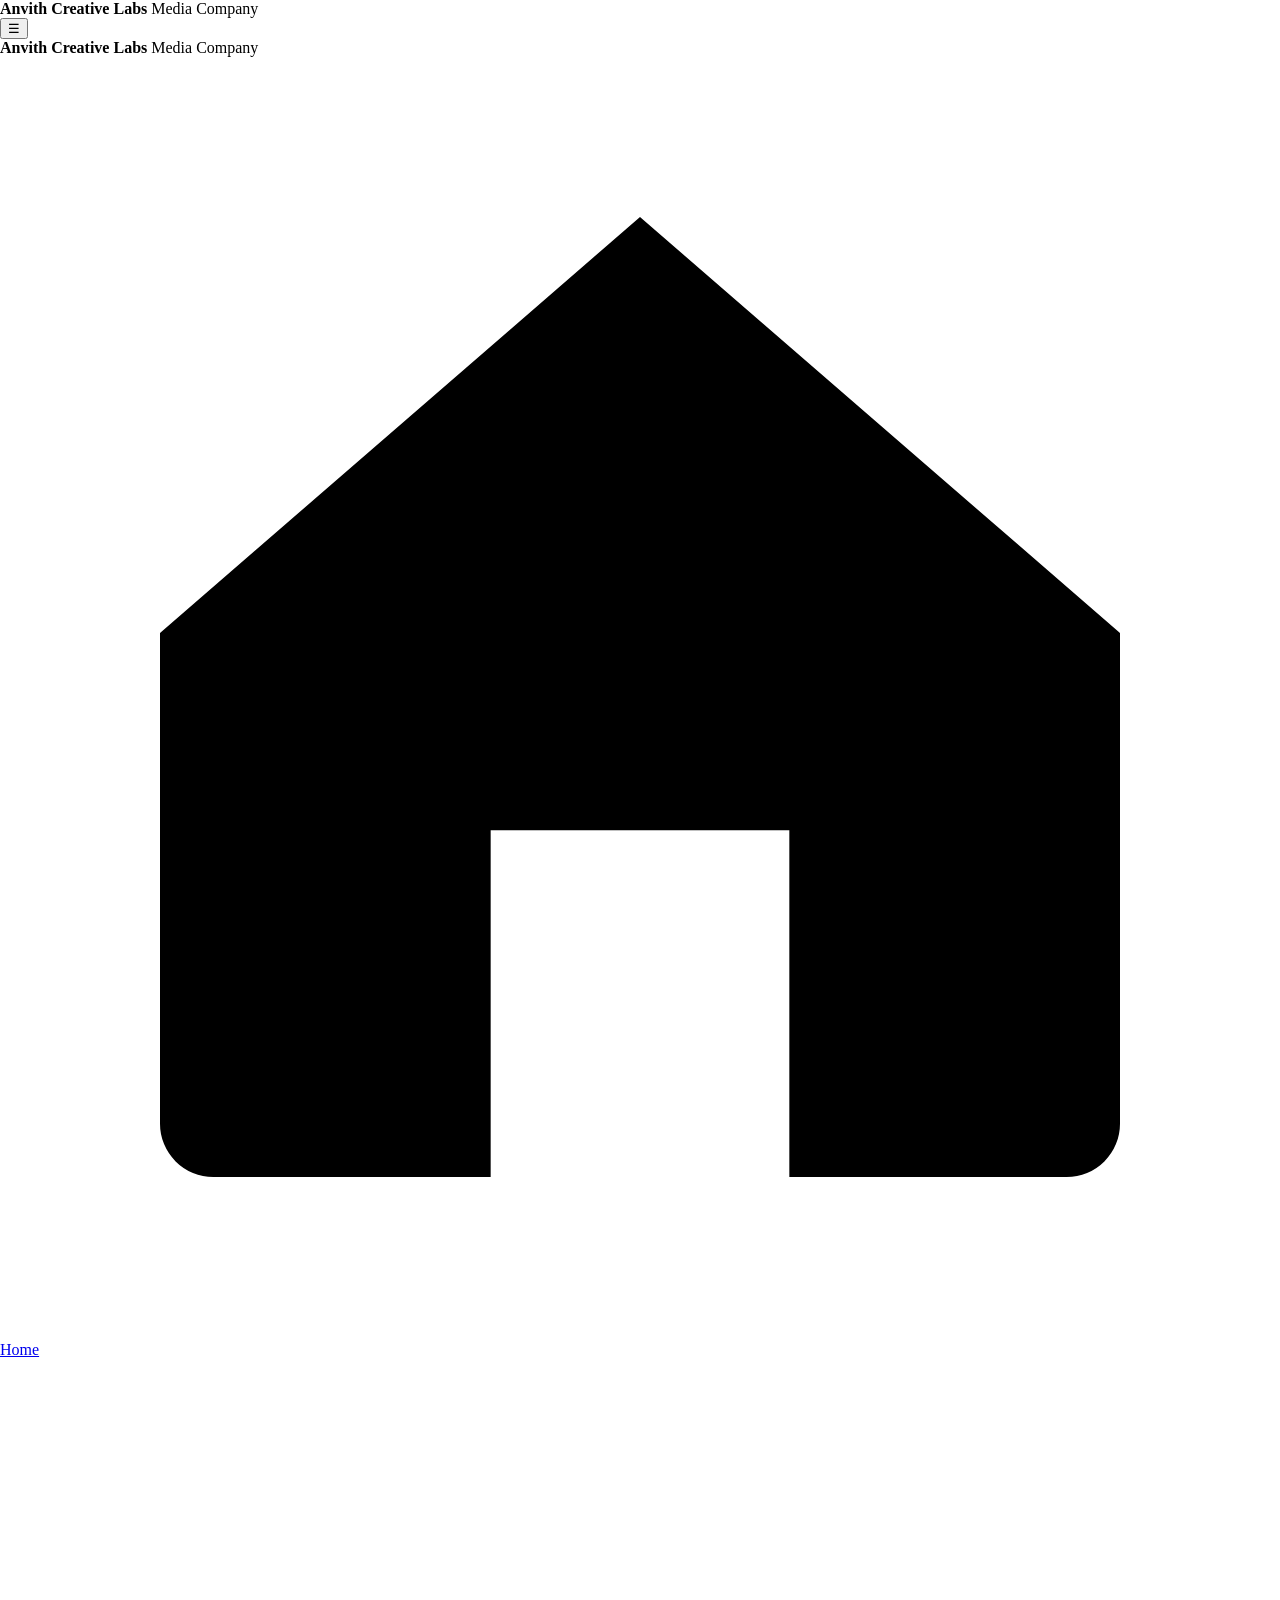
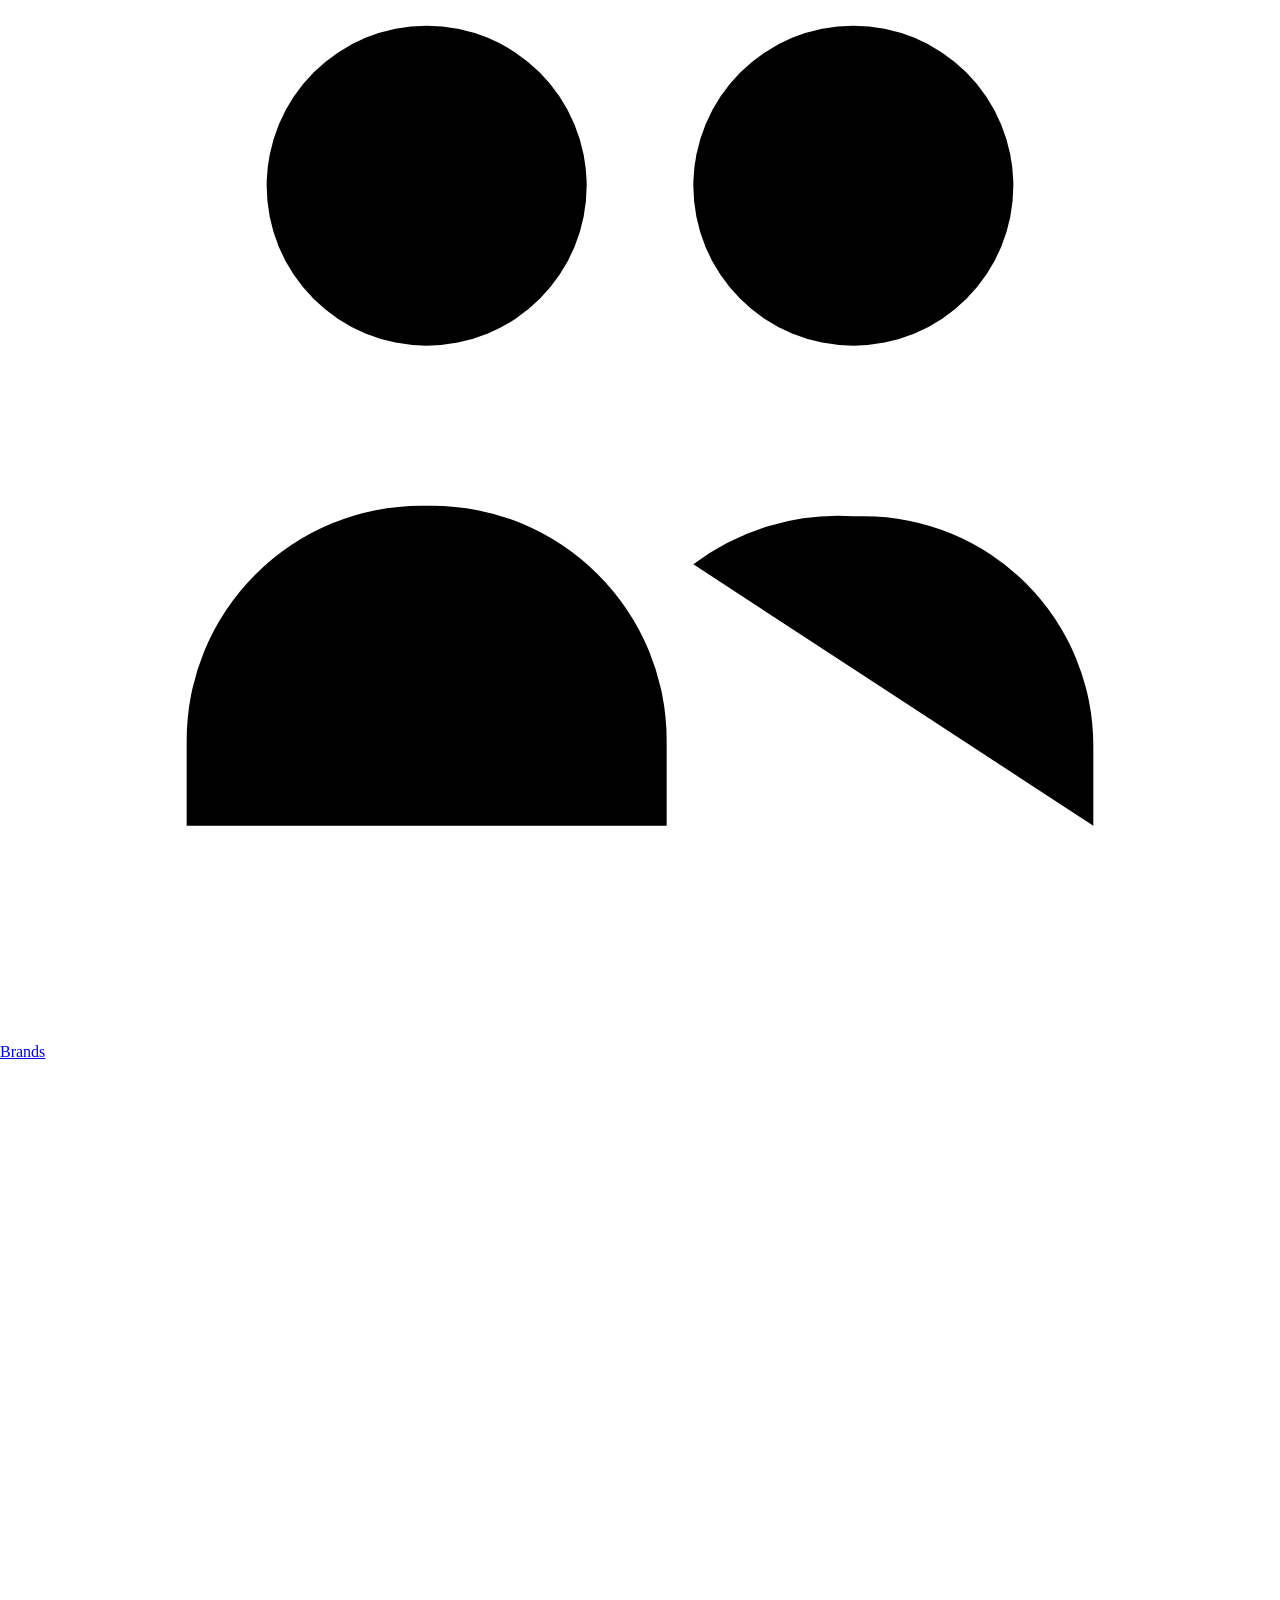
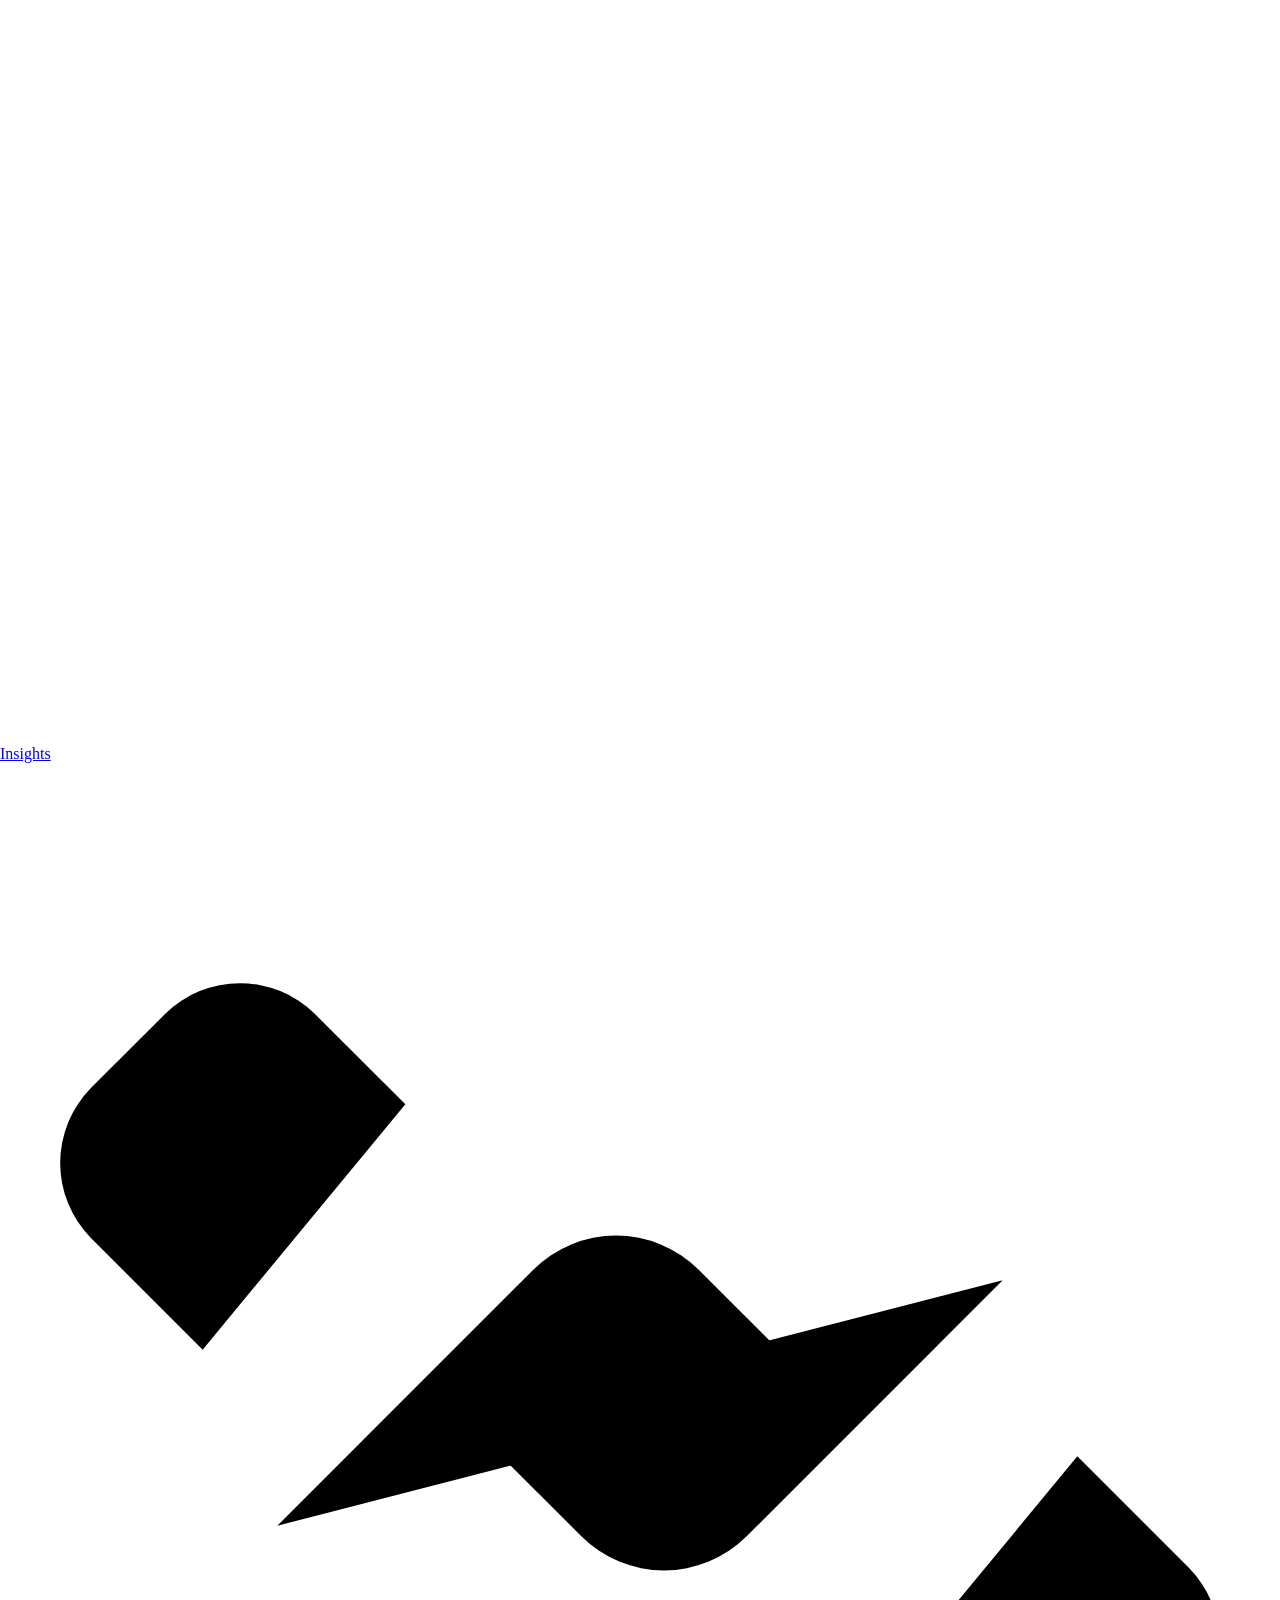
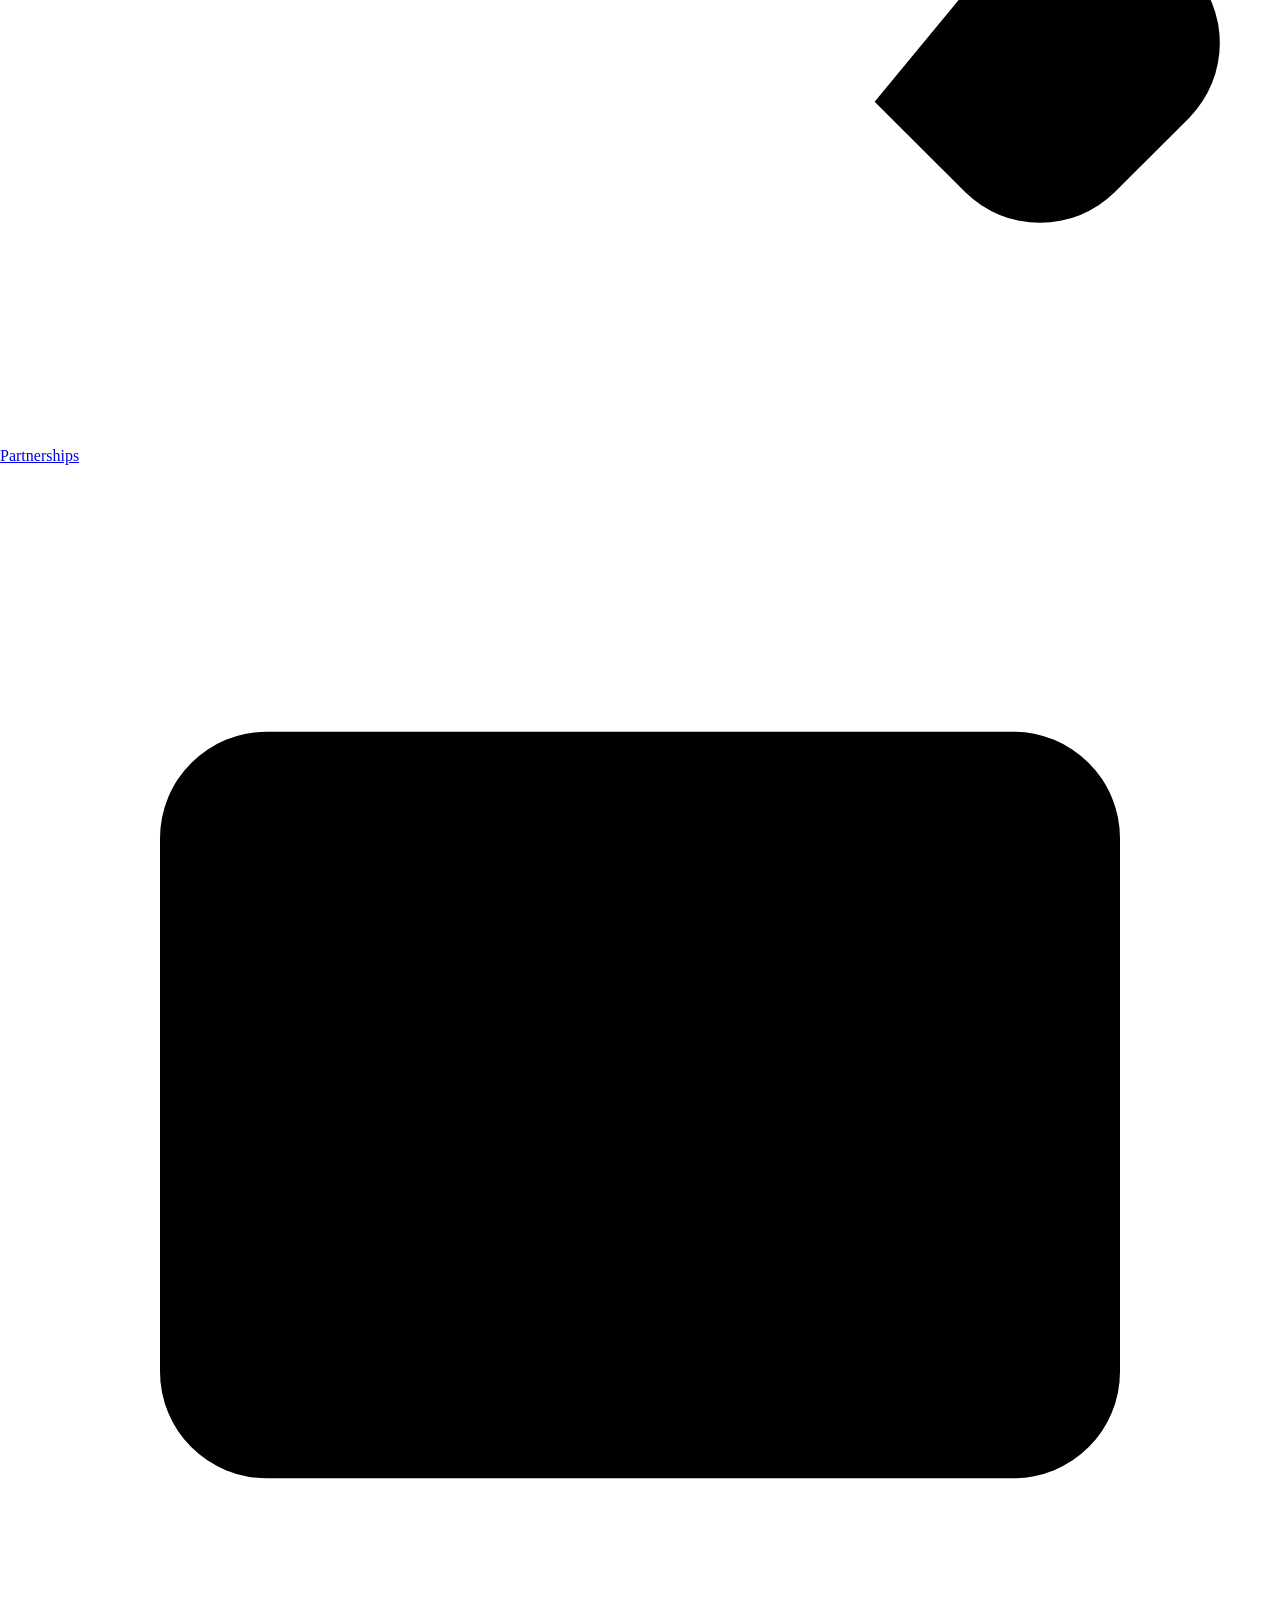
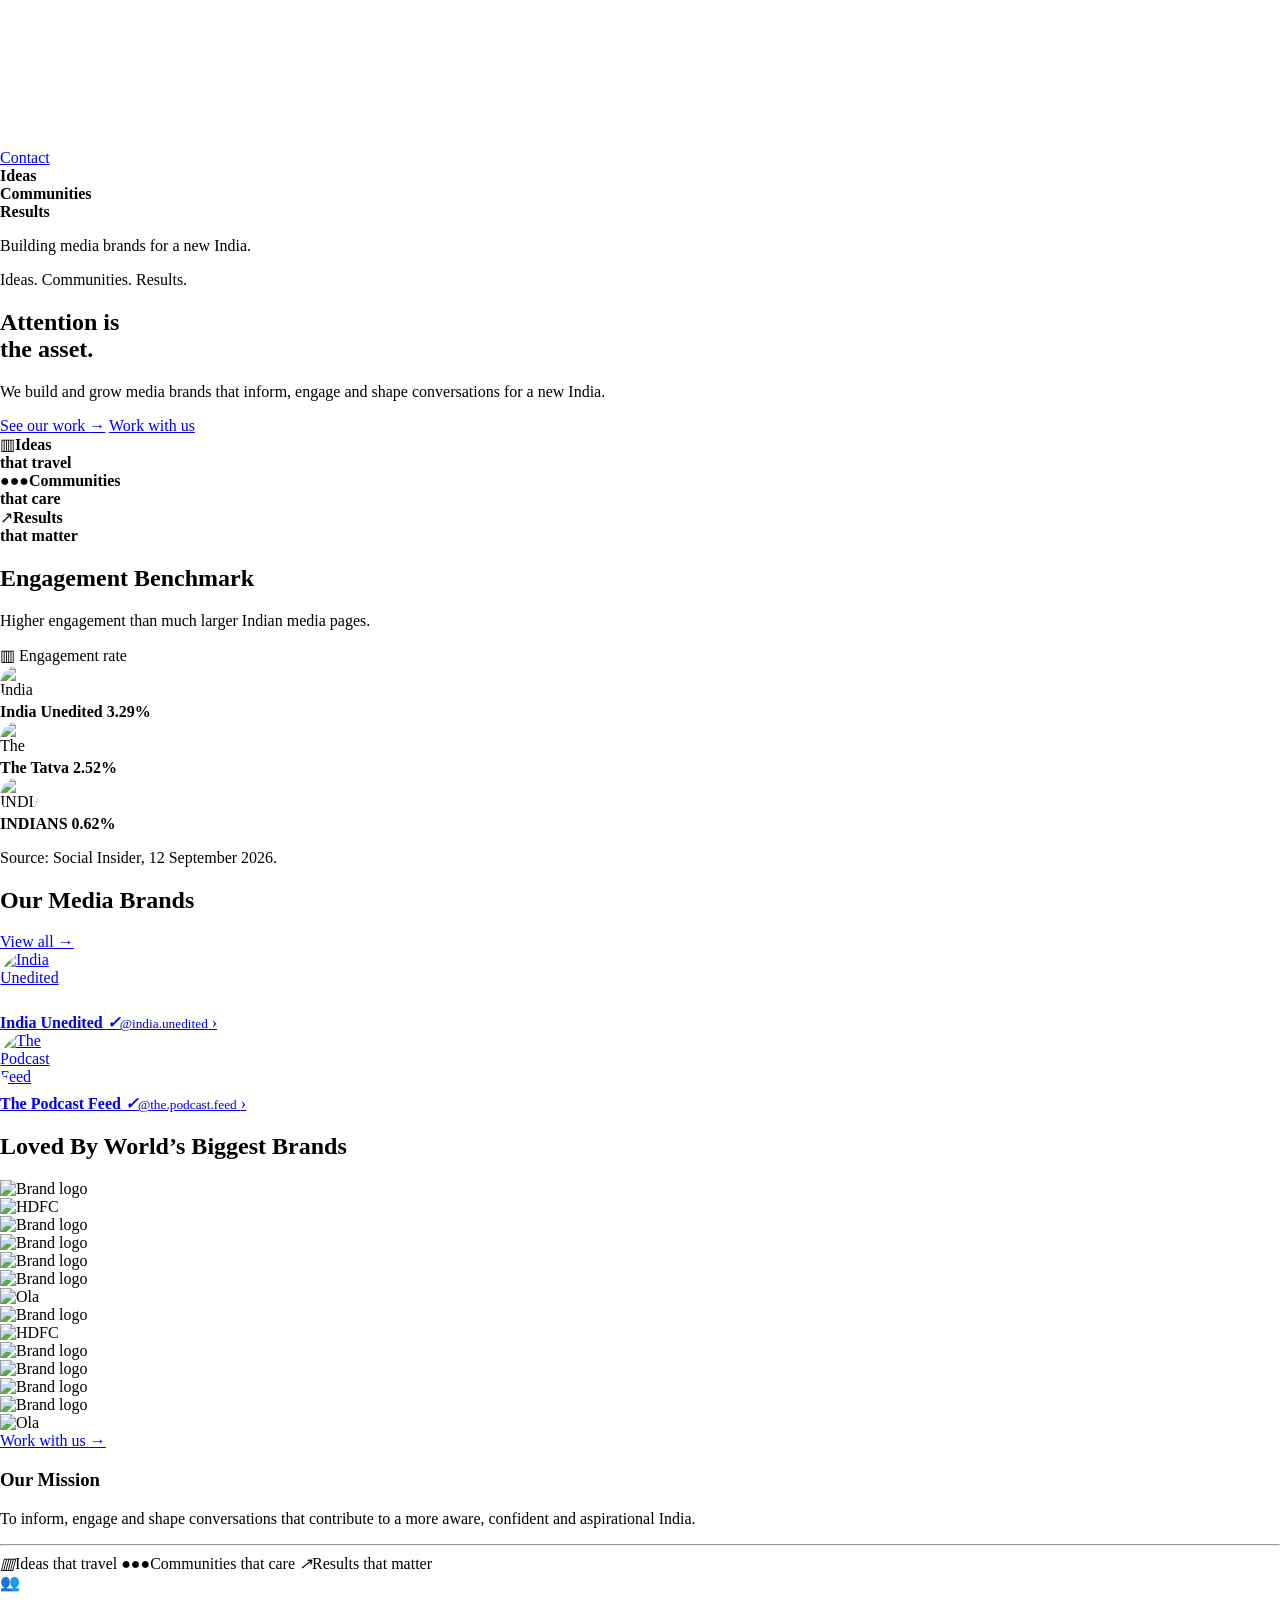
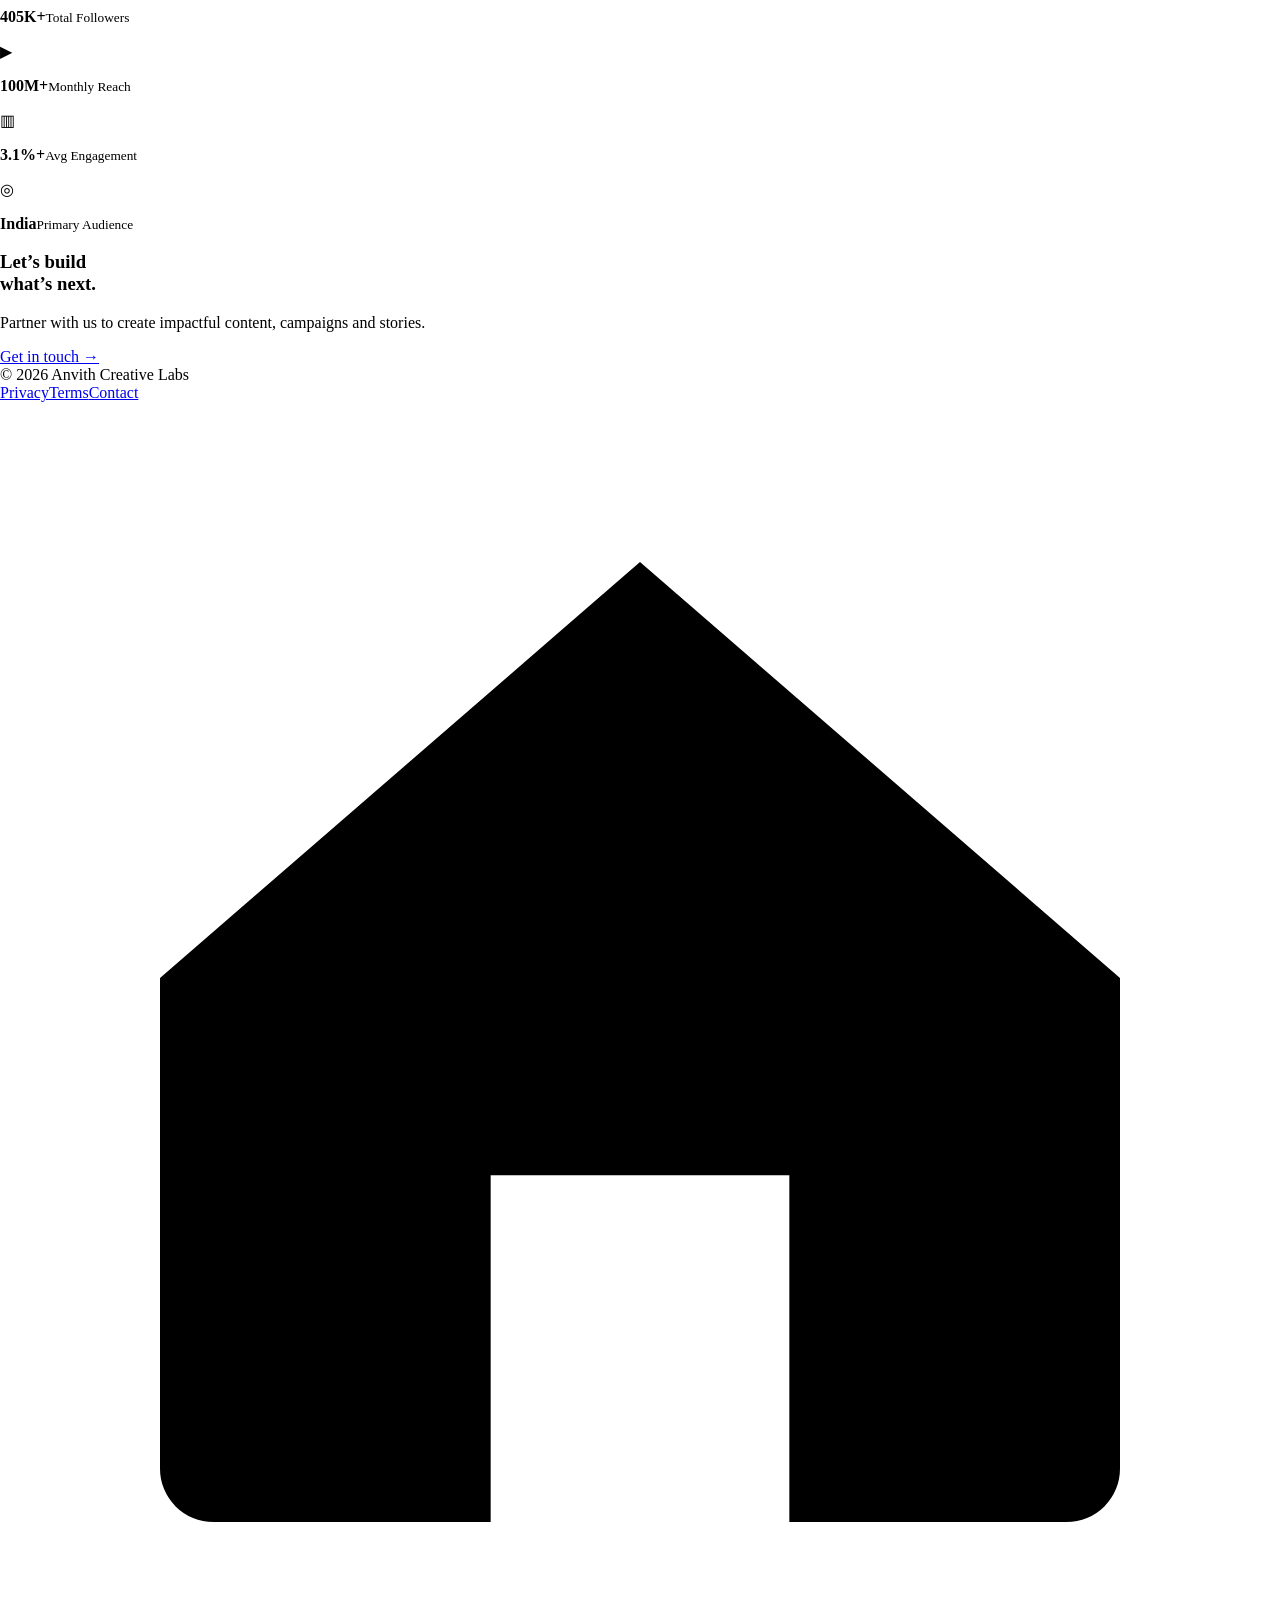
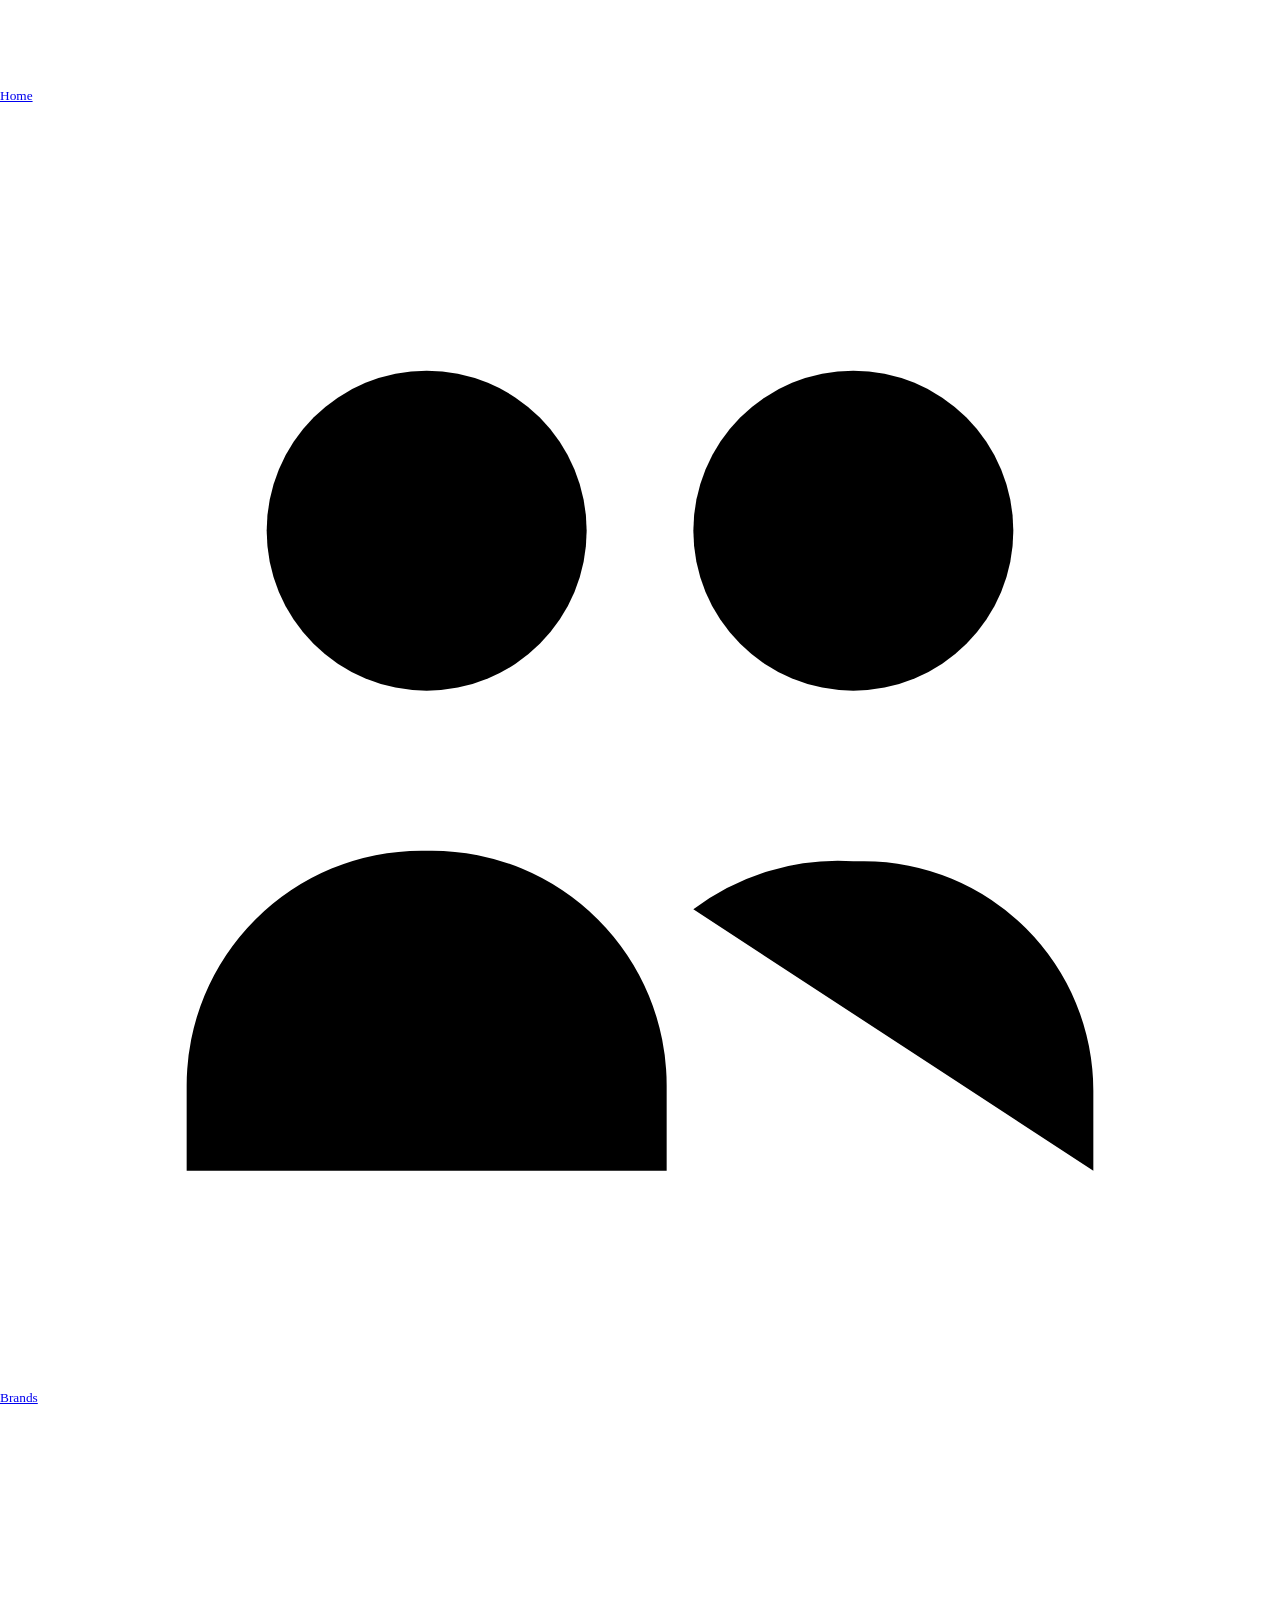
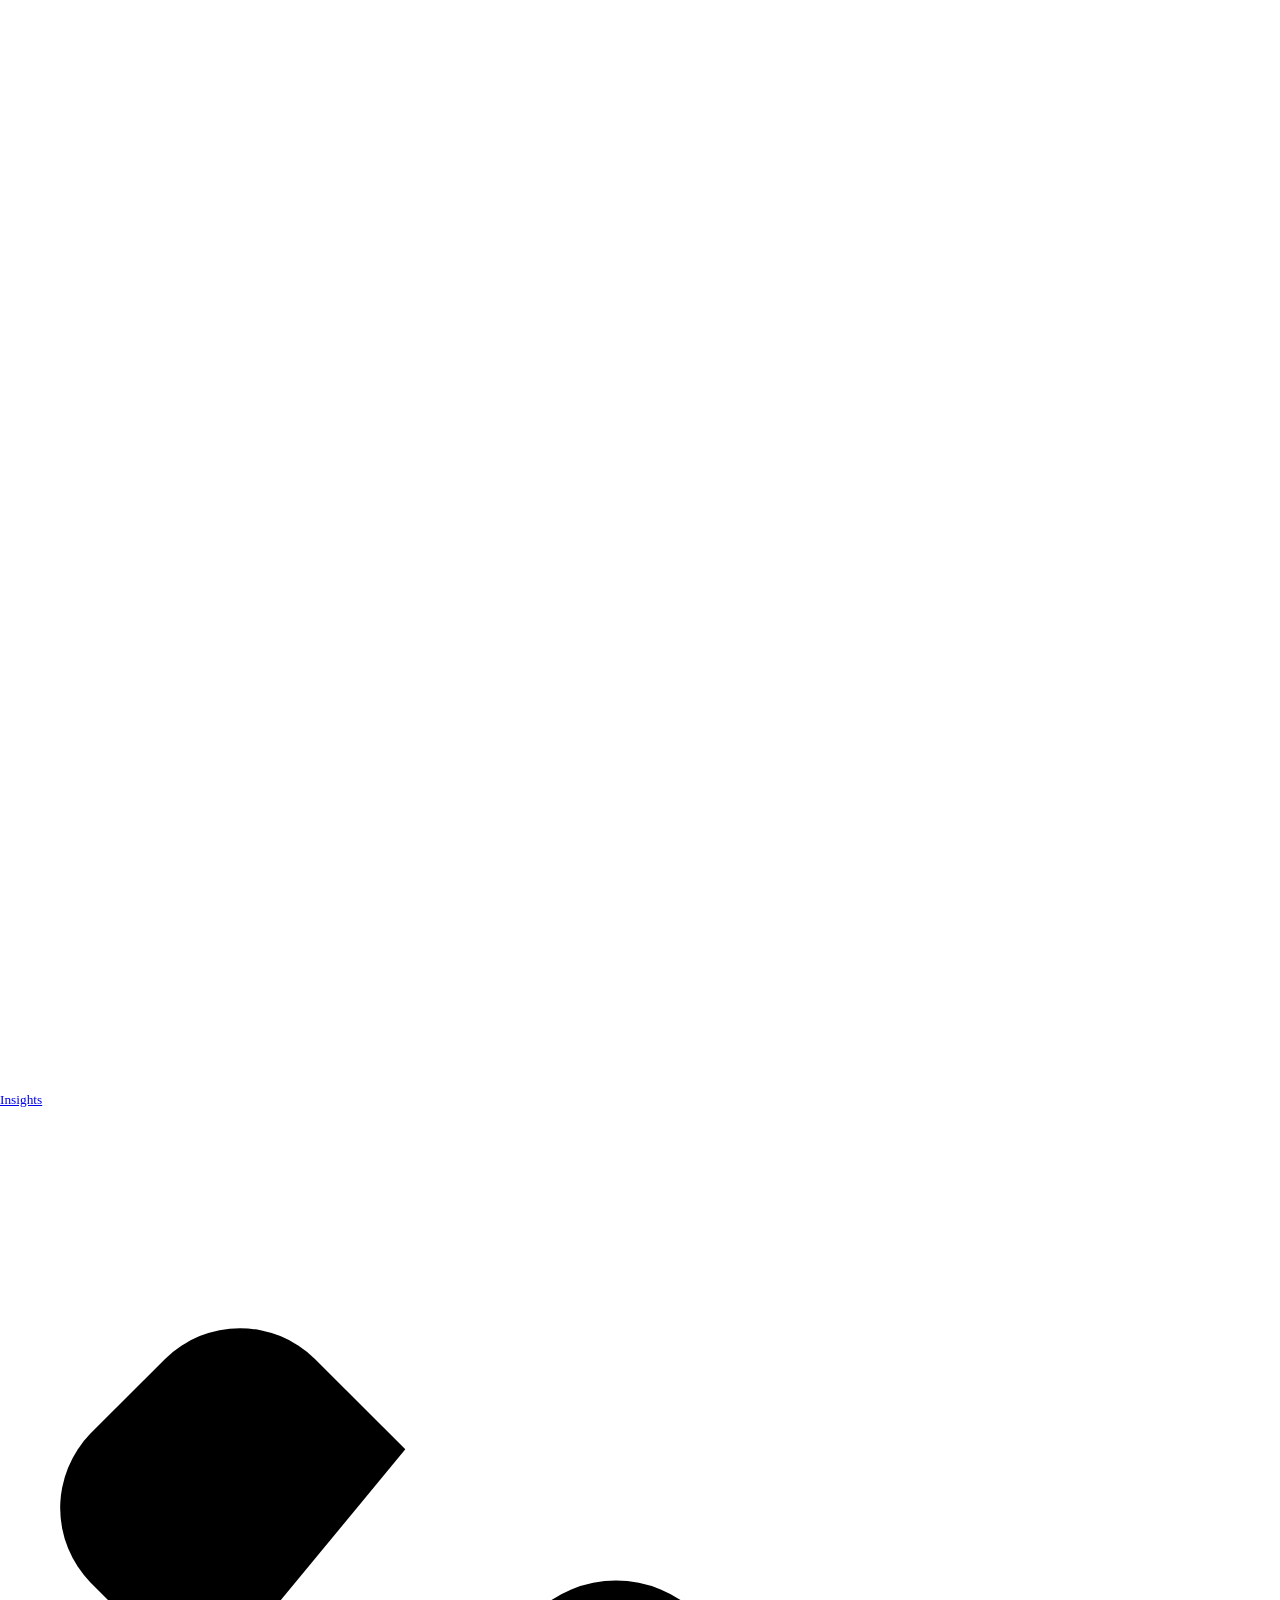
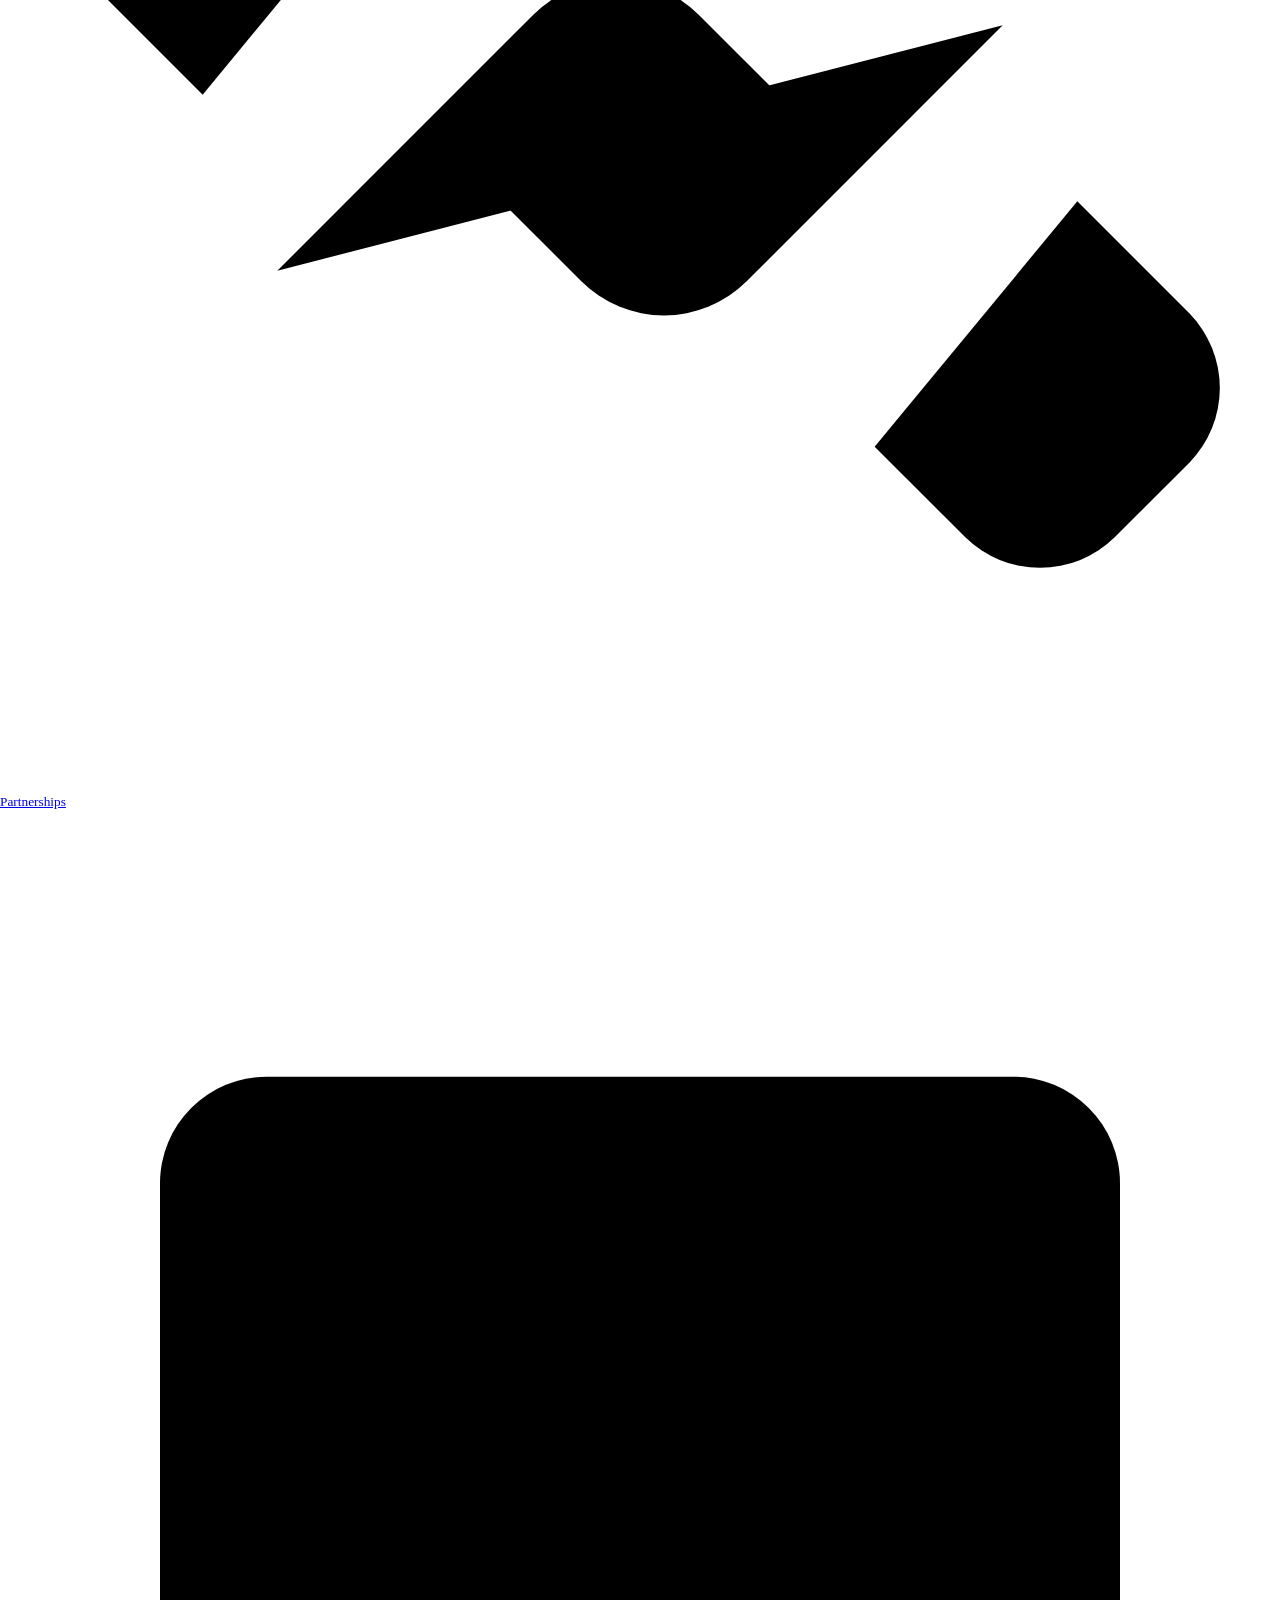
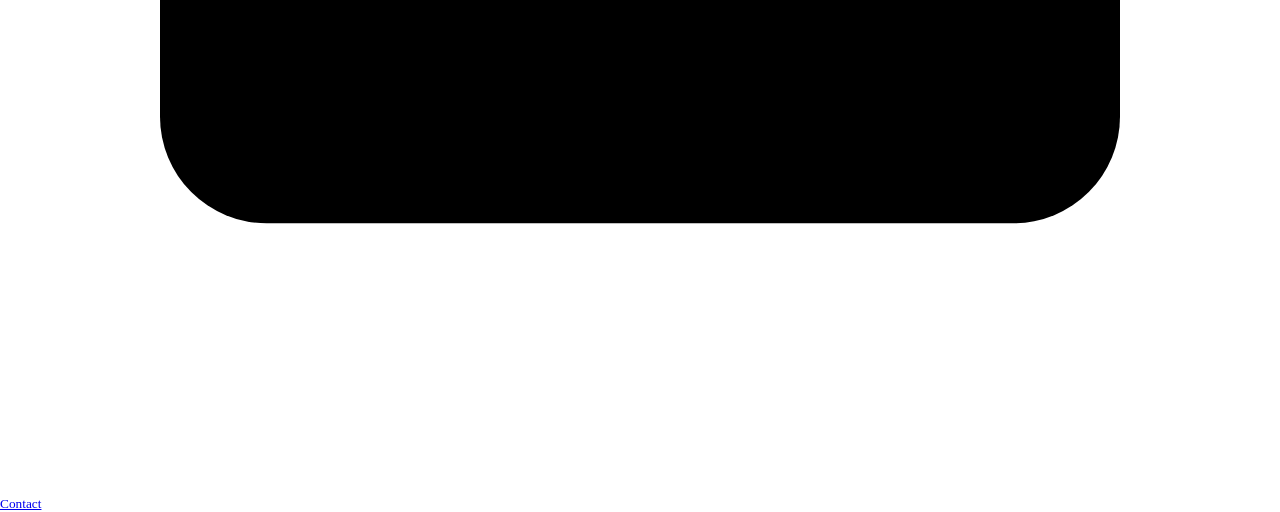
==== commit 2fe08b05: "Correct total follower count to 405K+" ====
--- a/index.html
+++ b/index.html
@@ -147,7 +147,7 @@
       </section>
 
       <section class="rail-card stats-card">
-        <div><span>👥</span><p><b>475K+</b><small>Total Followers</small></p></div>
+        <div><span>👥</span><p><b>405K+</b><small>Total Followers</small></p></div>
         <div><span>▶</span><p><b>100M+</b><small>Monthly Reach</small></p></div>
         <div><span>▥</span><p><b>3.1%+</b><small>Avg Engagement</small></p></div>
         <div><span>◎</span><p><b>India</b><small>Primary Audience</small></p></div>
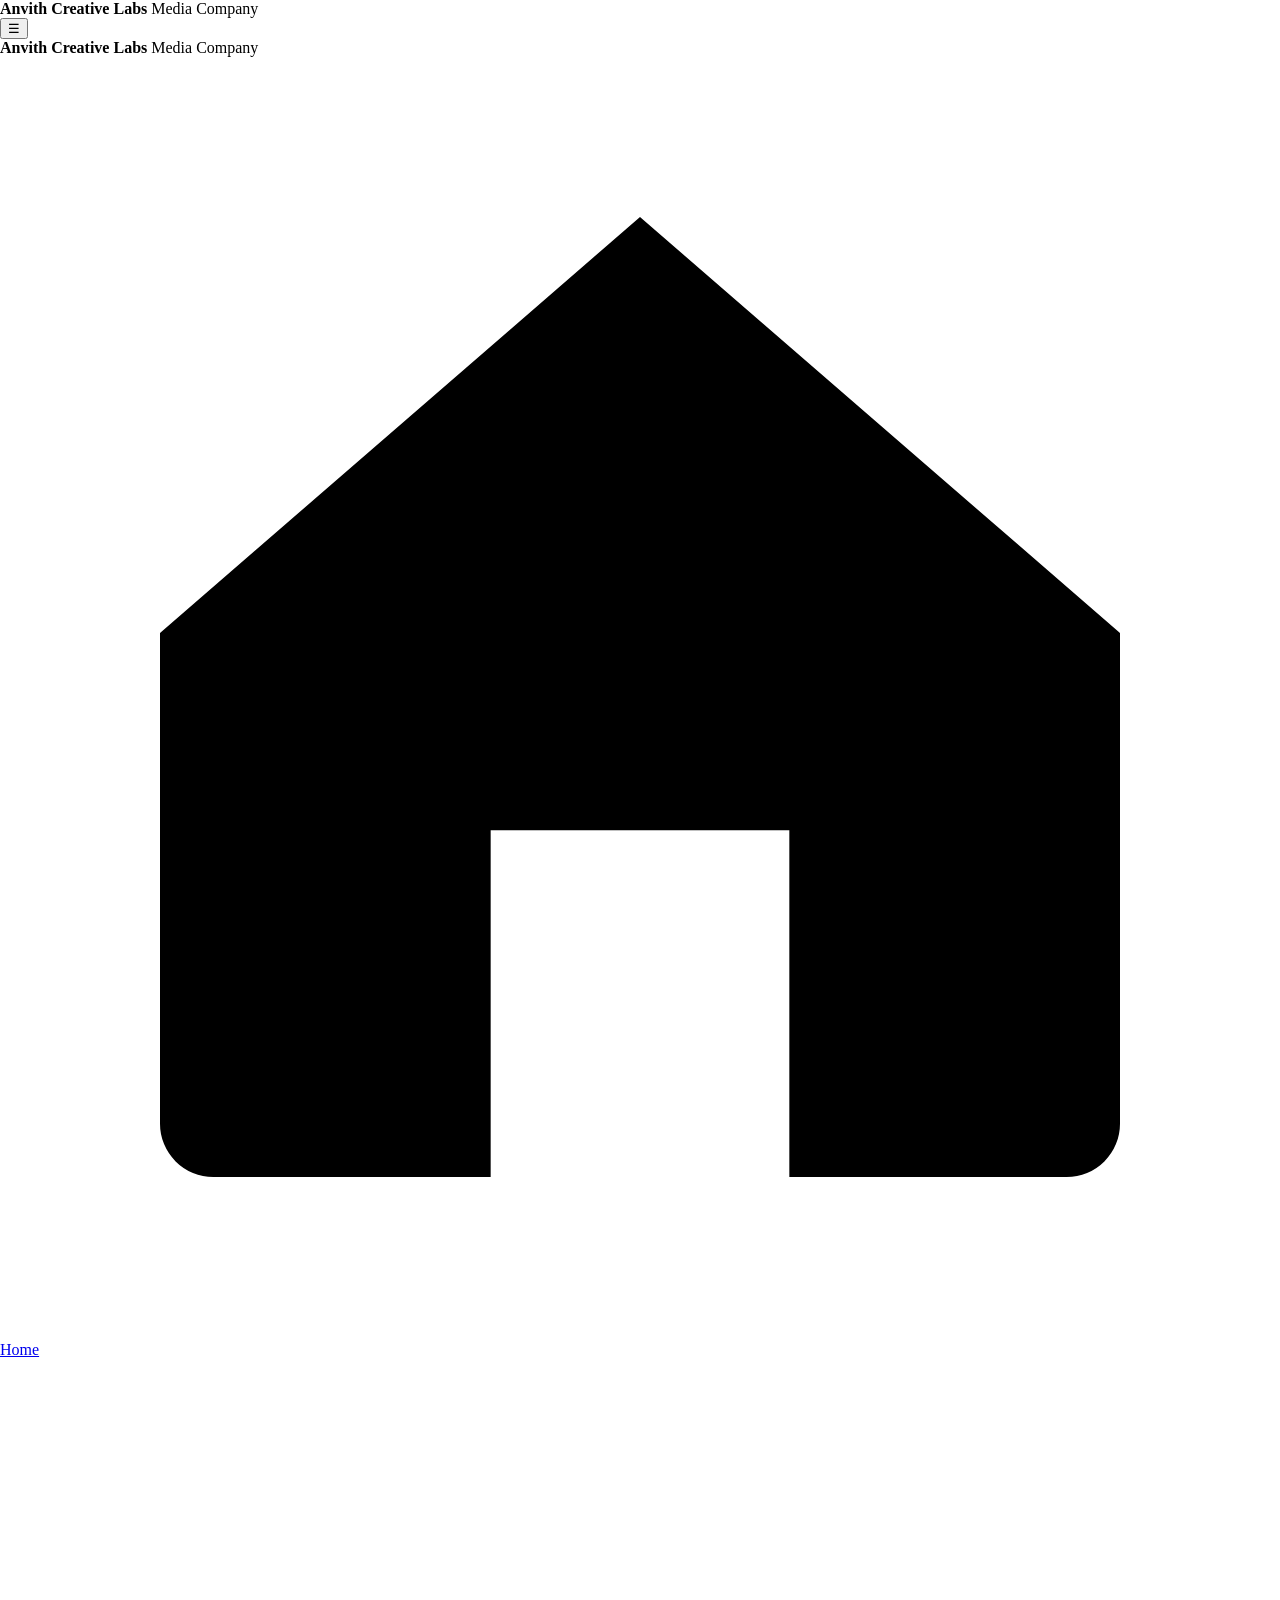
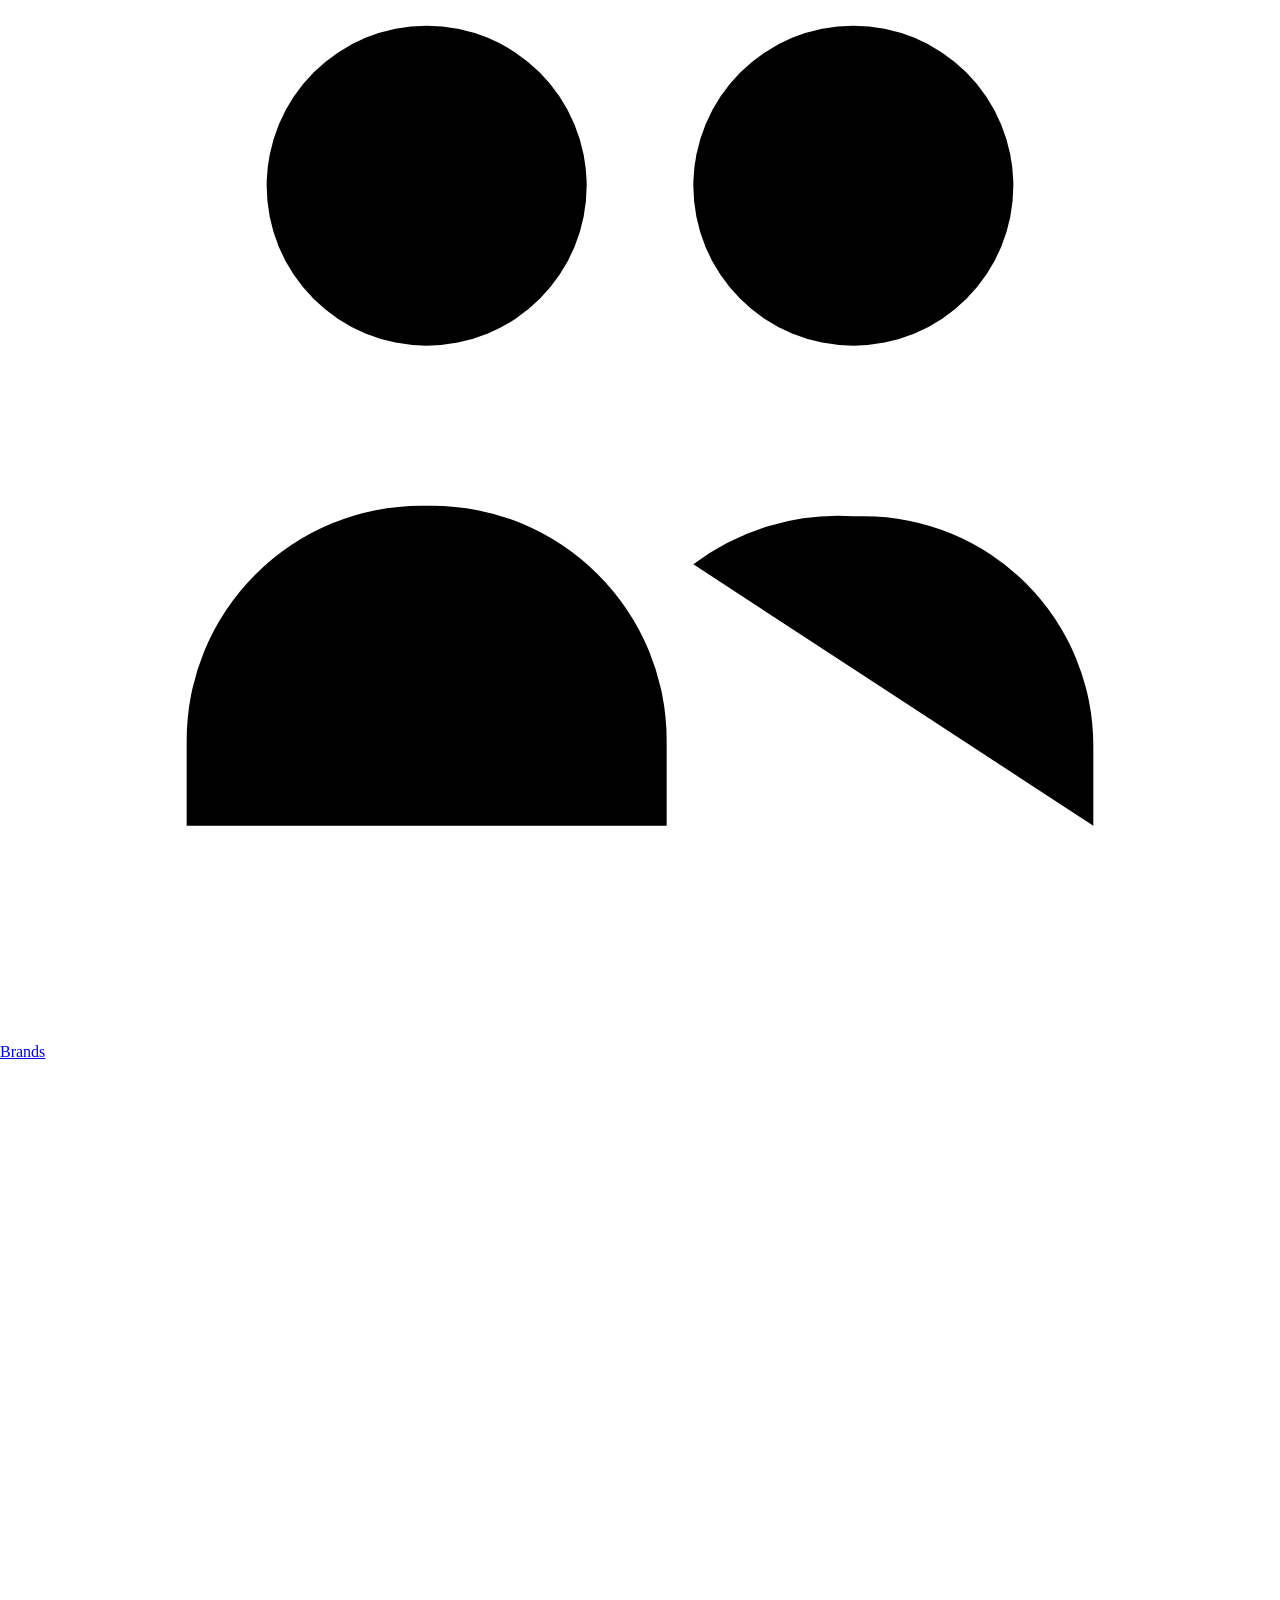
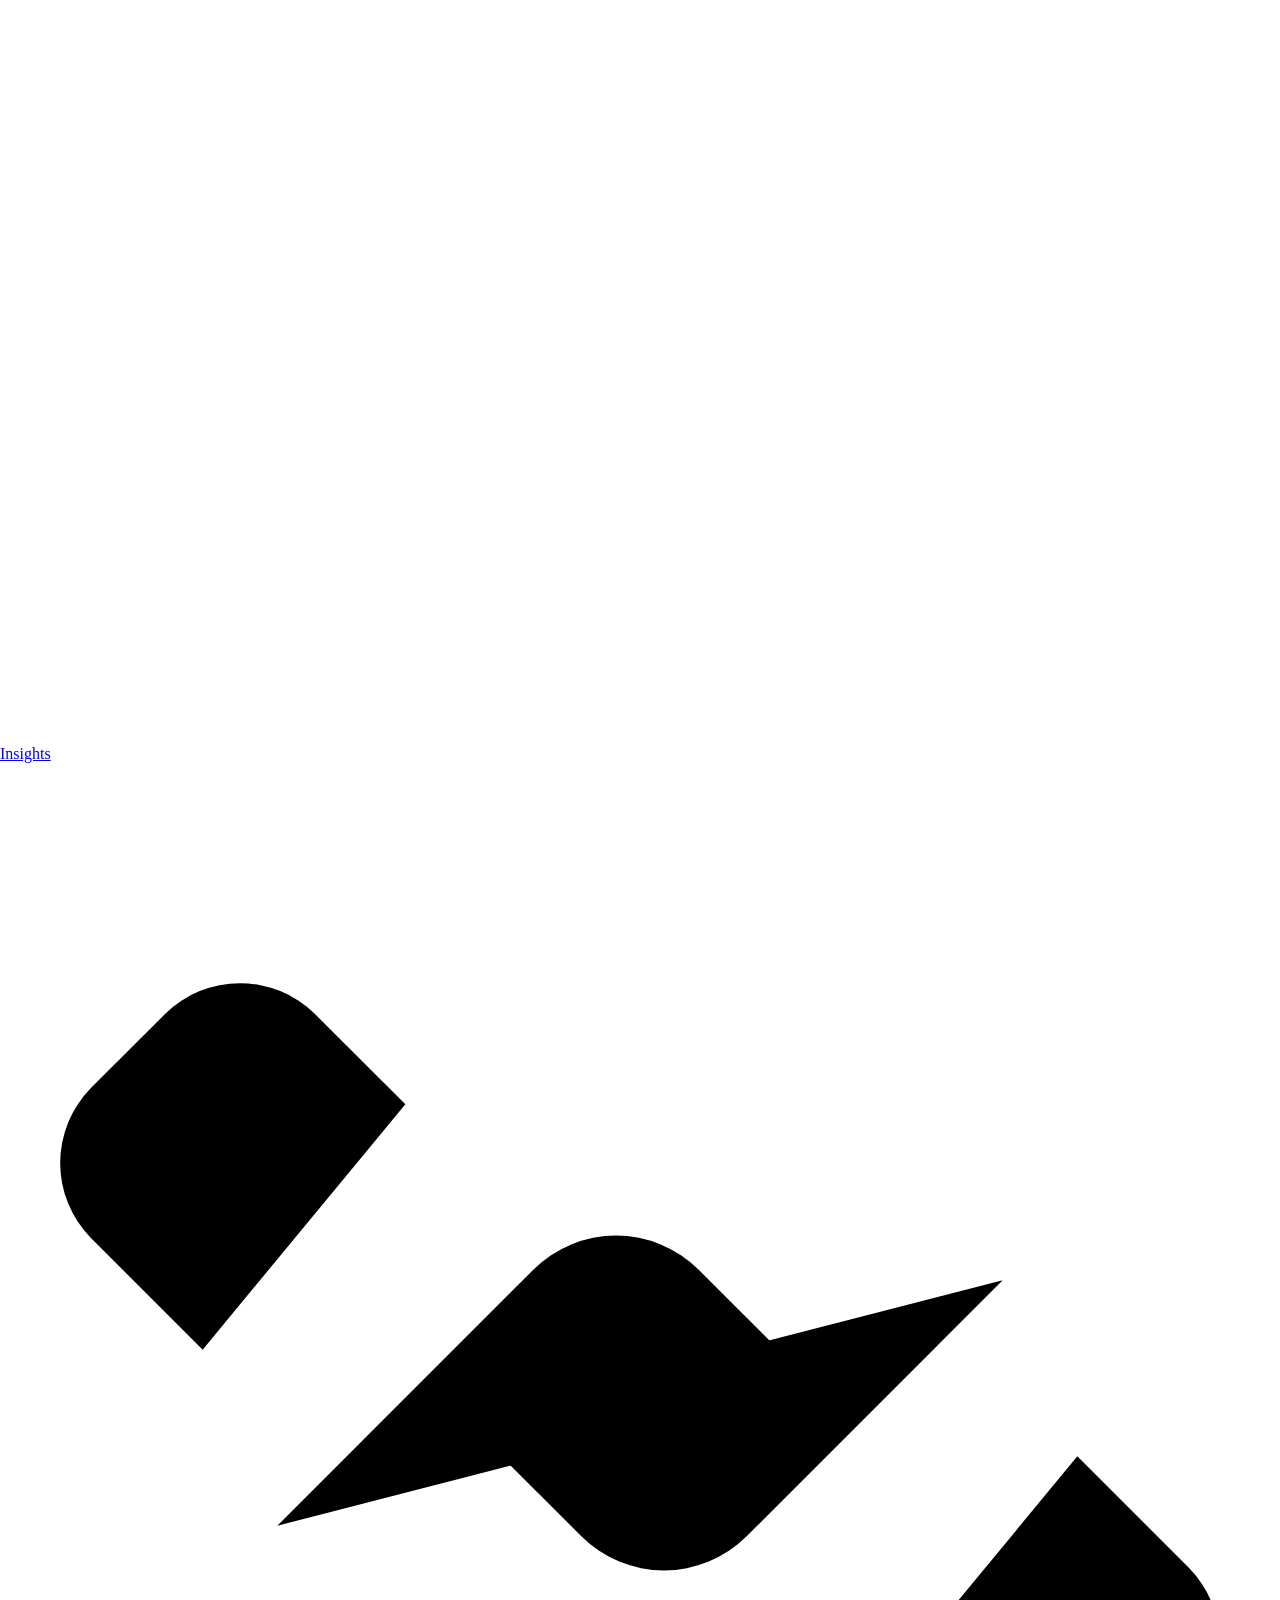
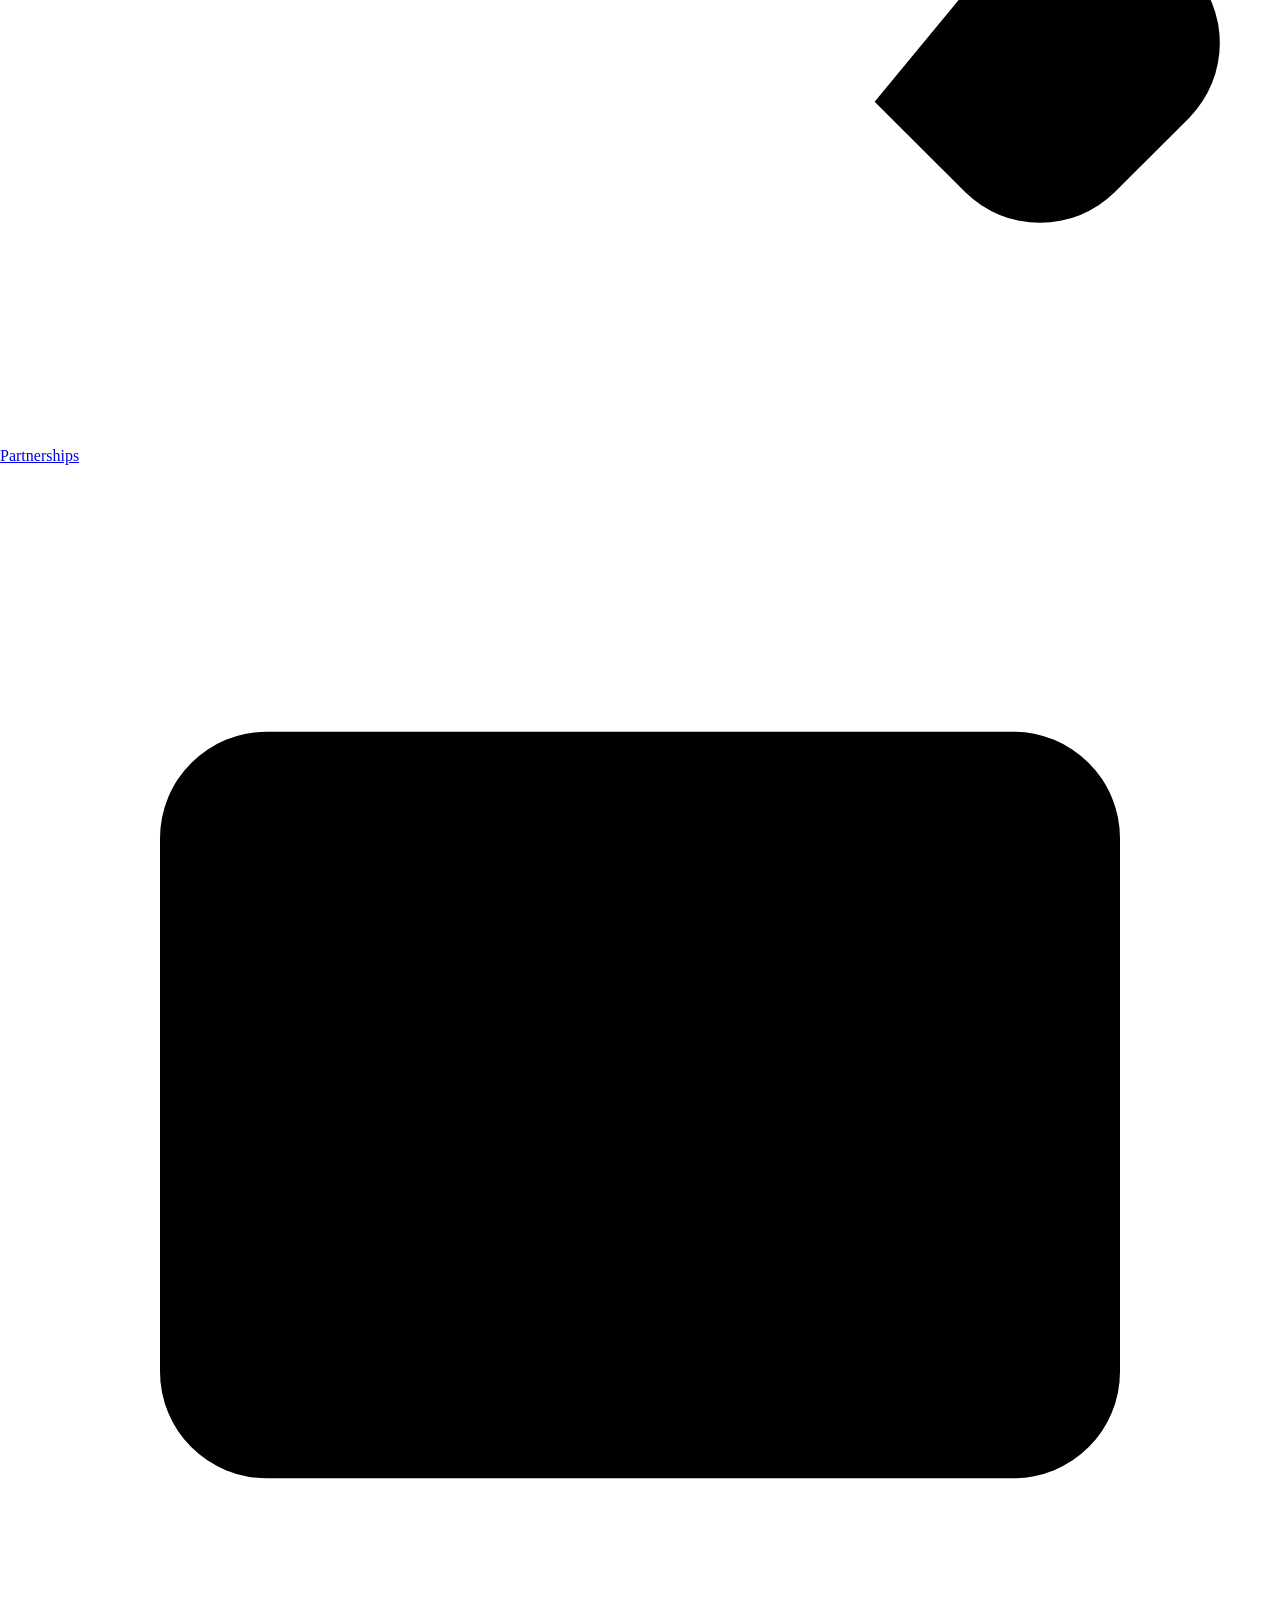
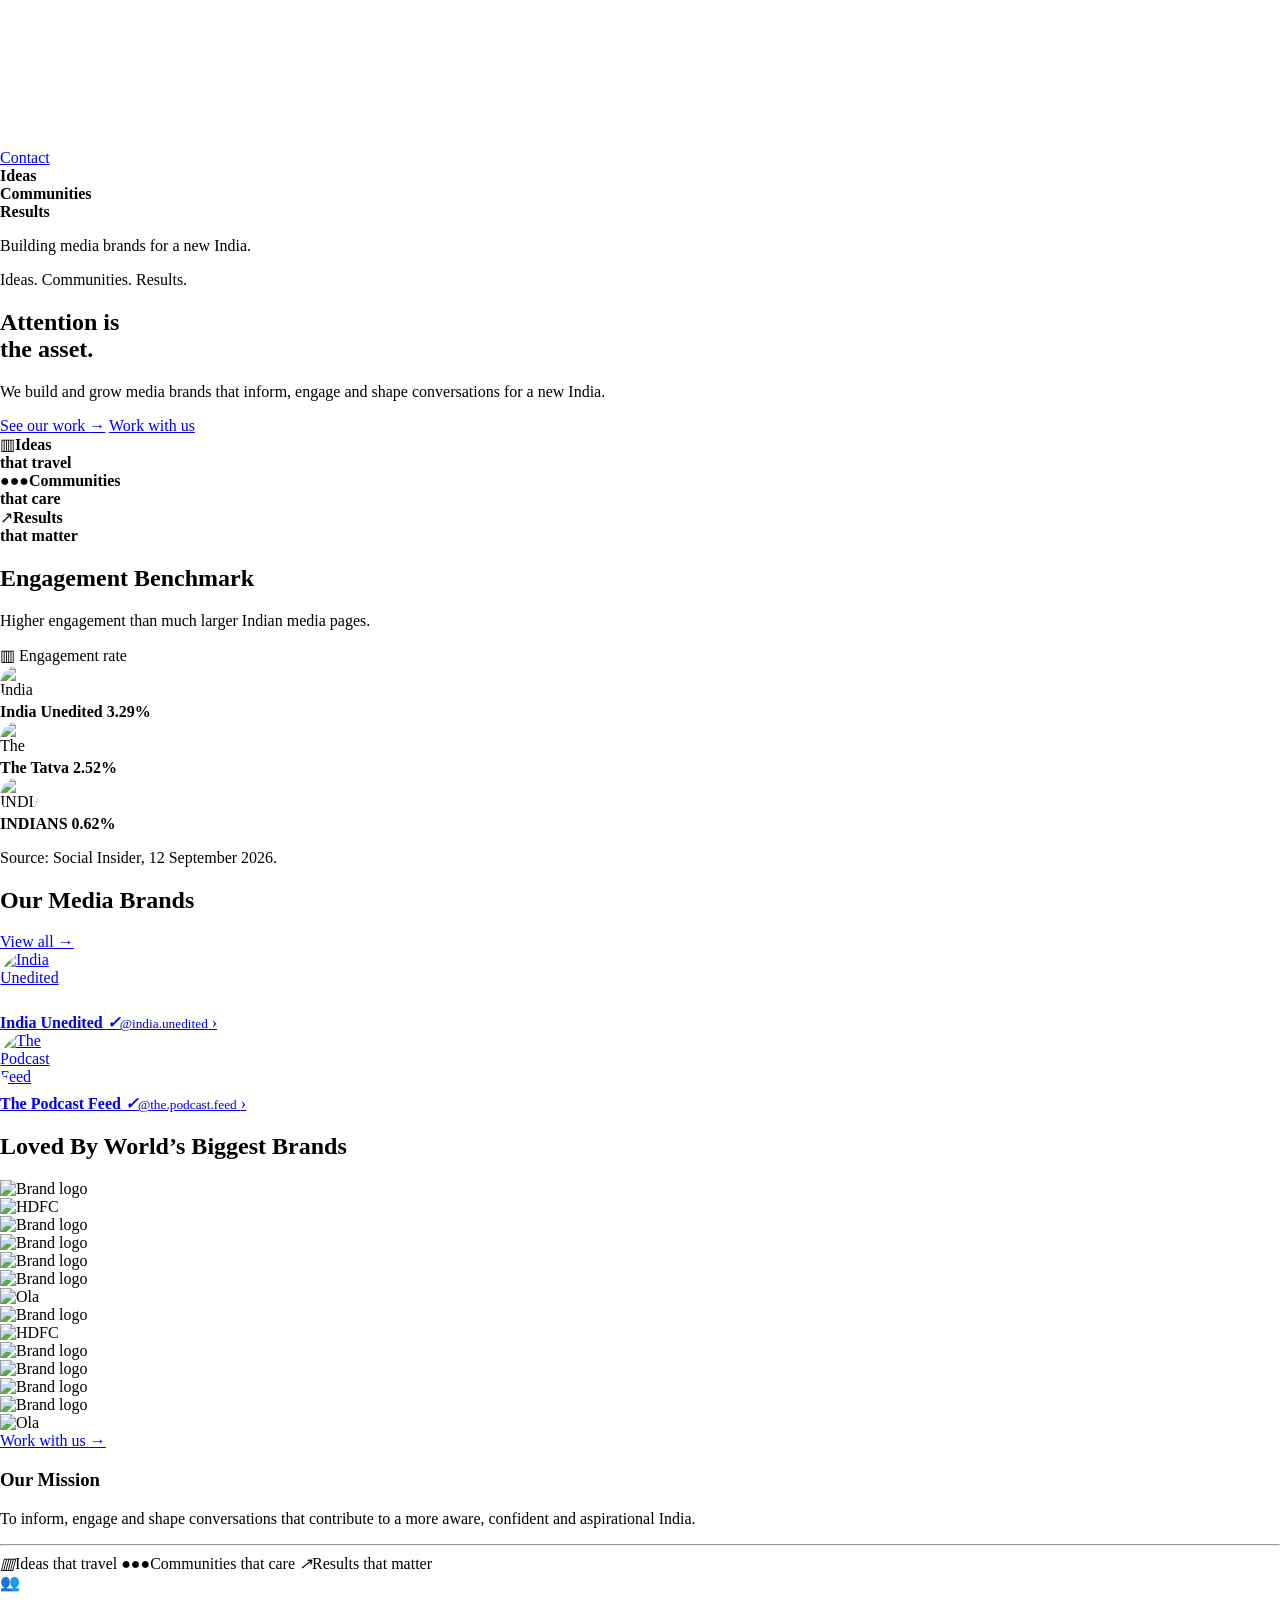
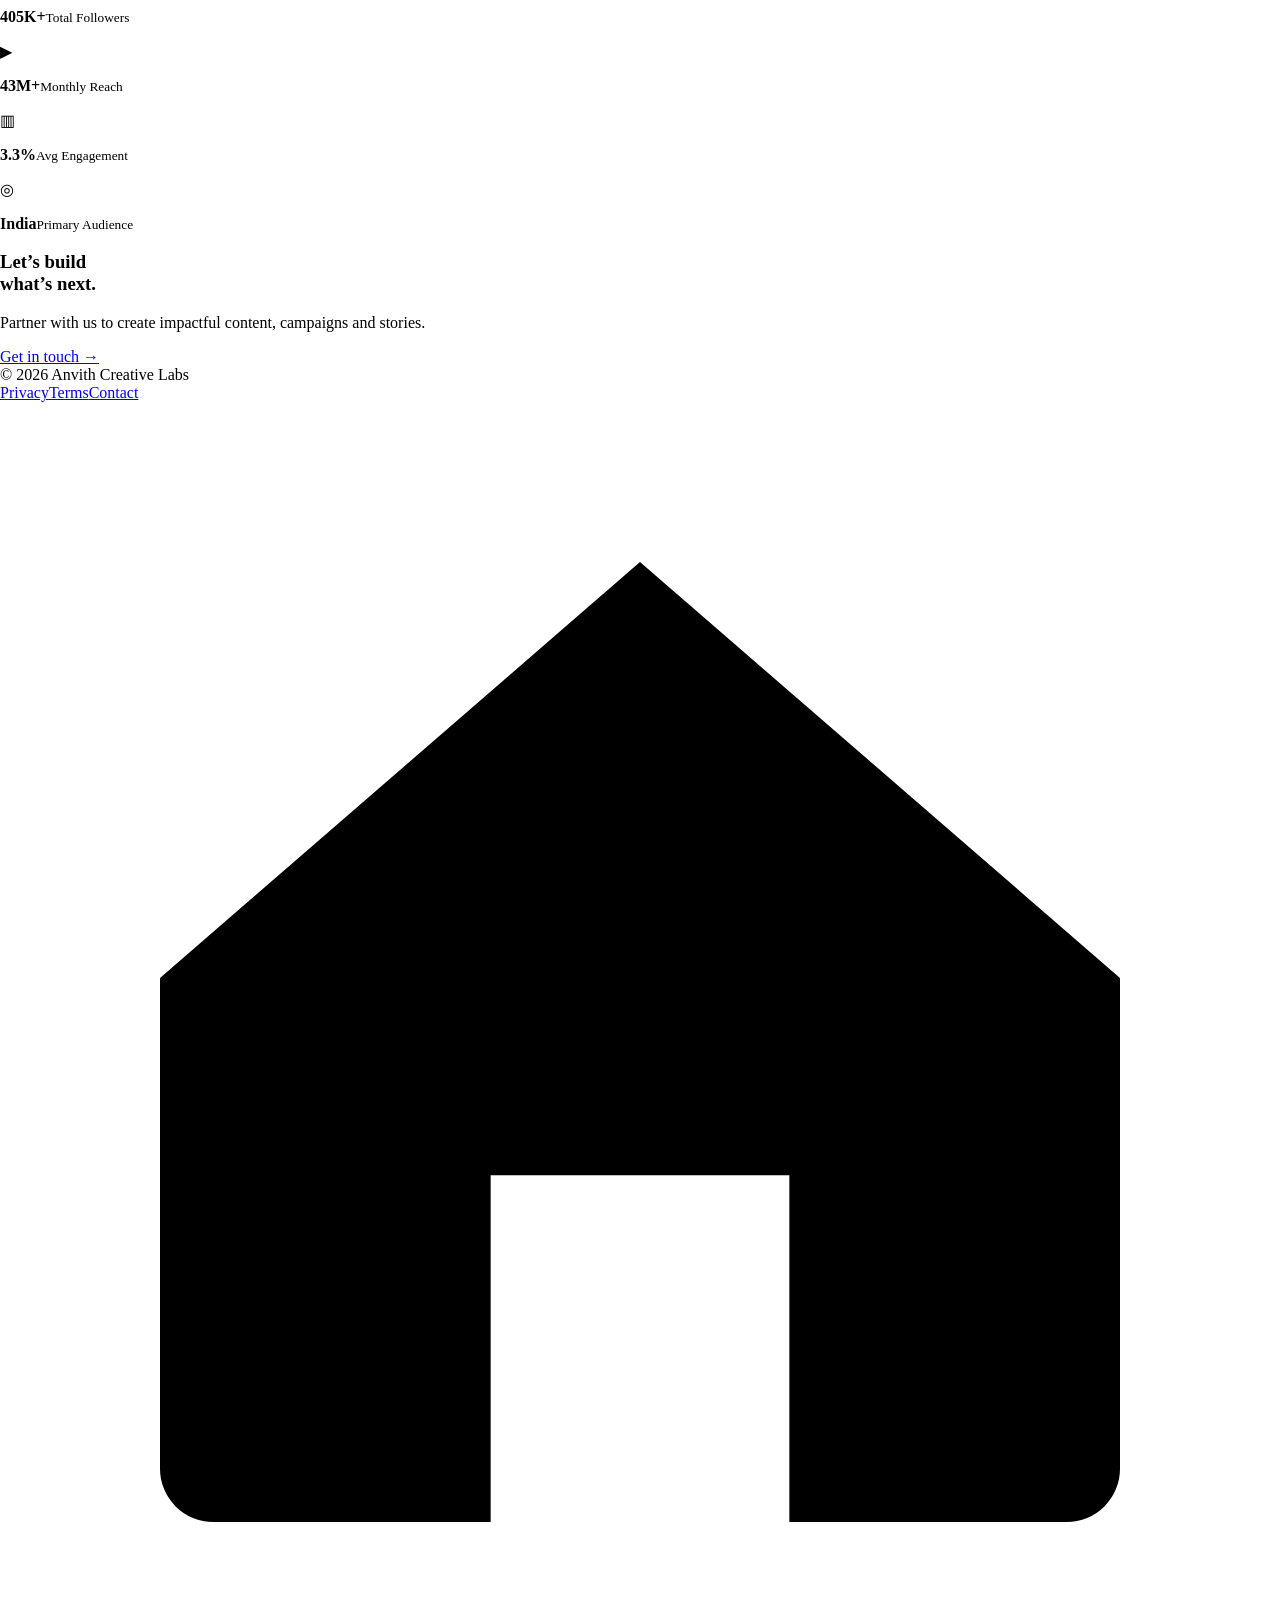
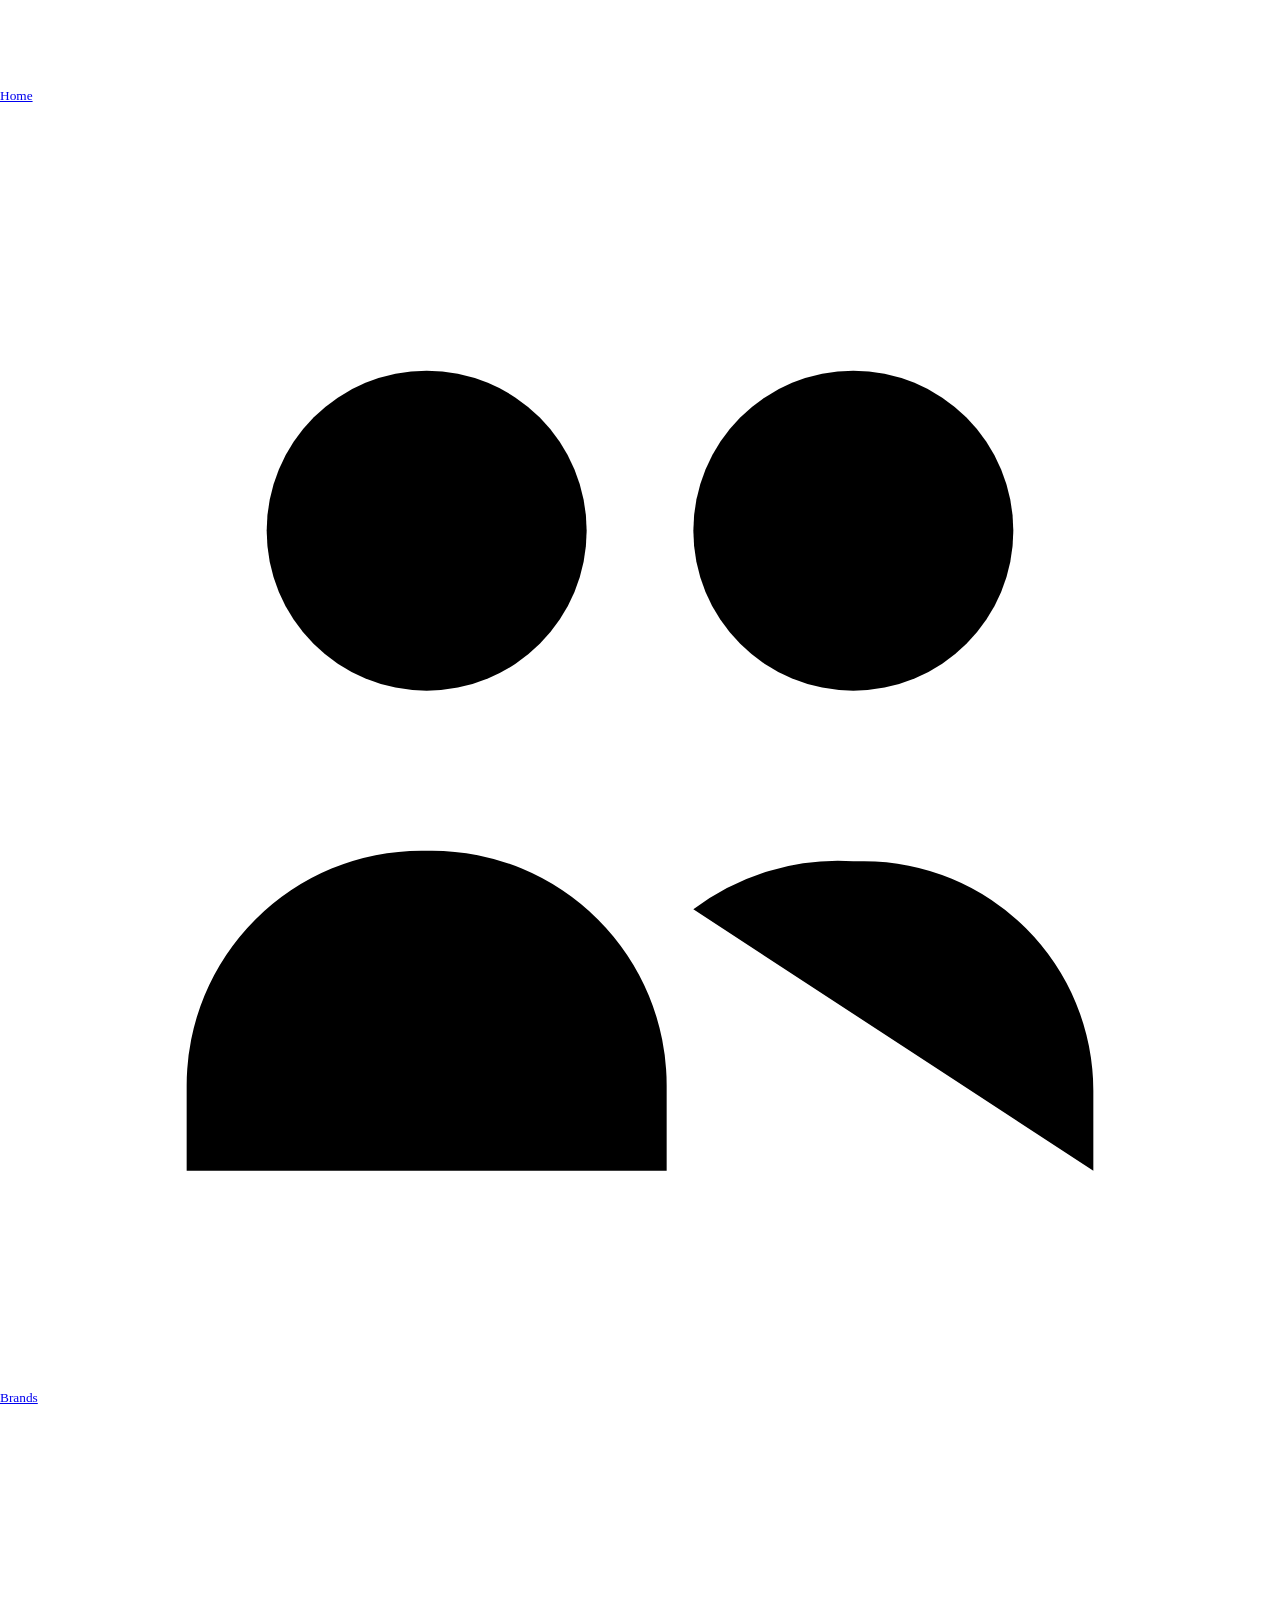
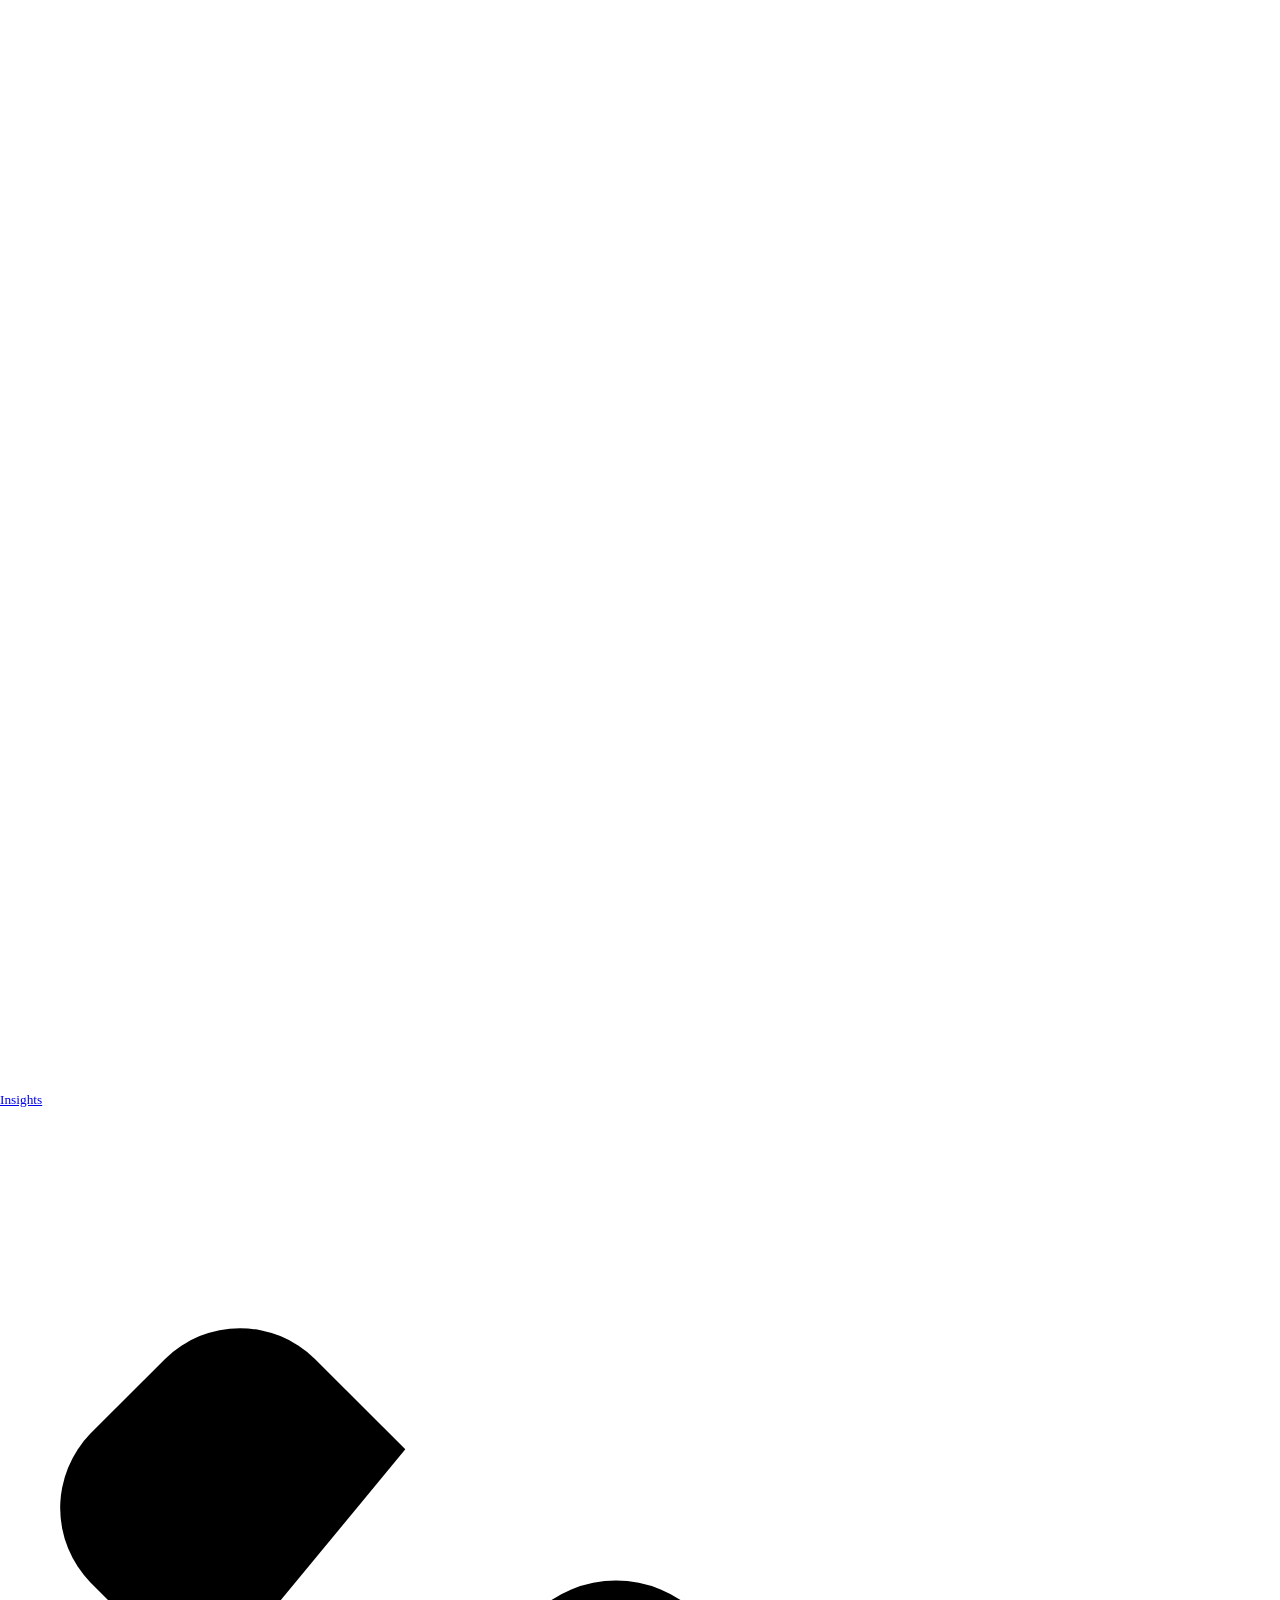
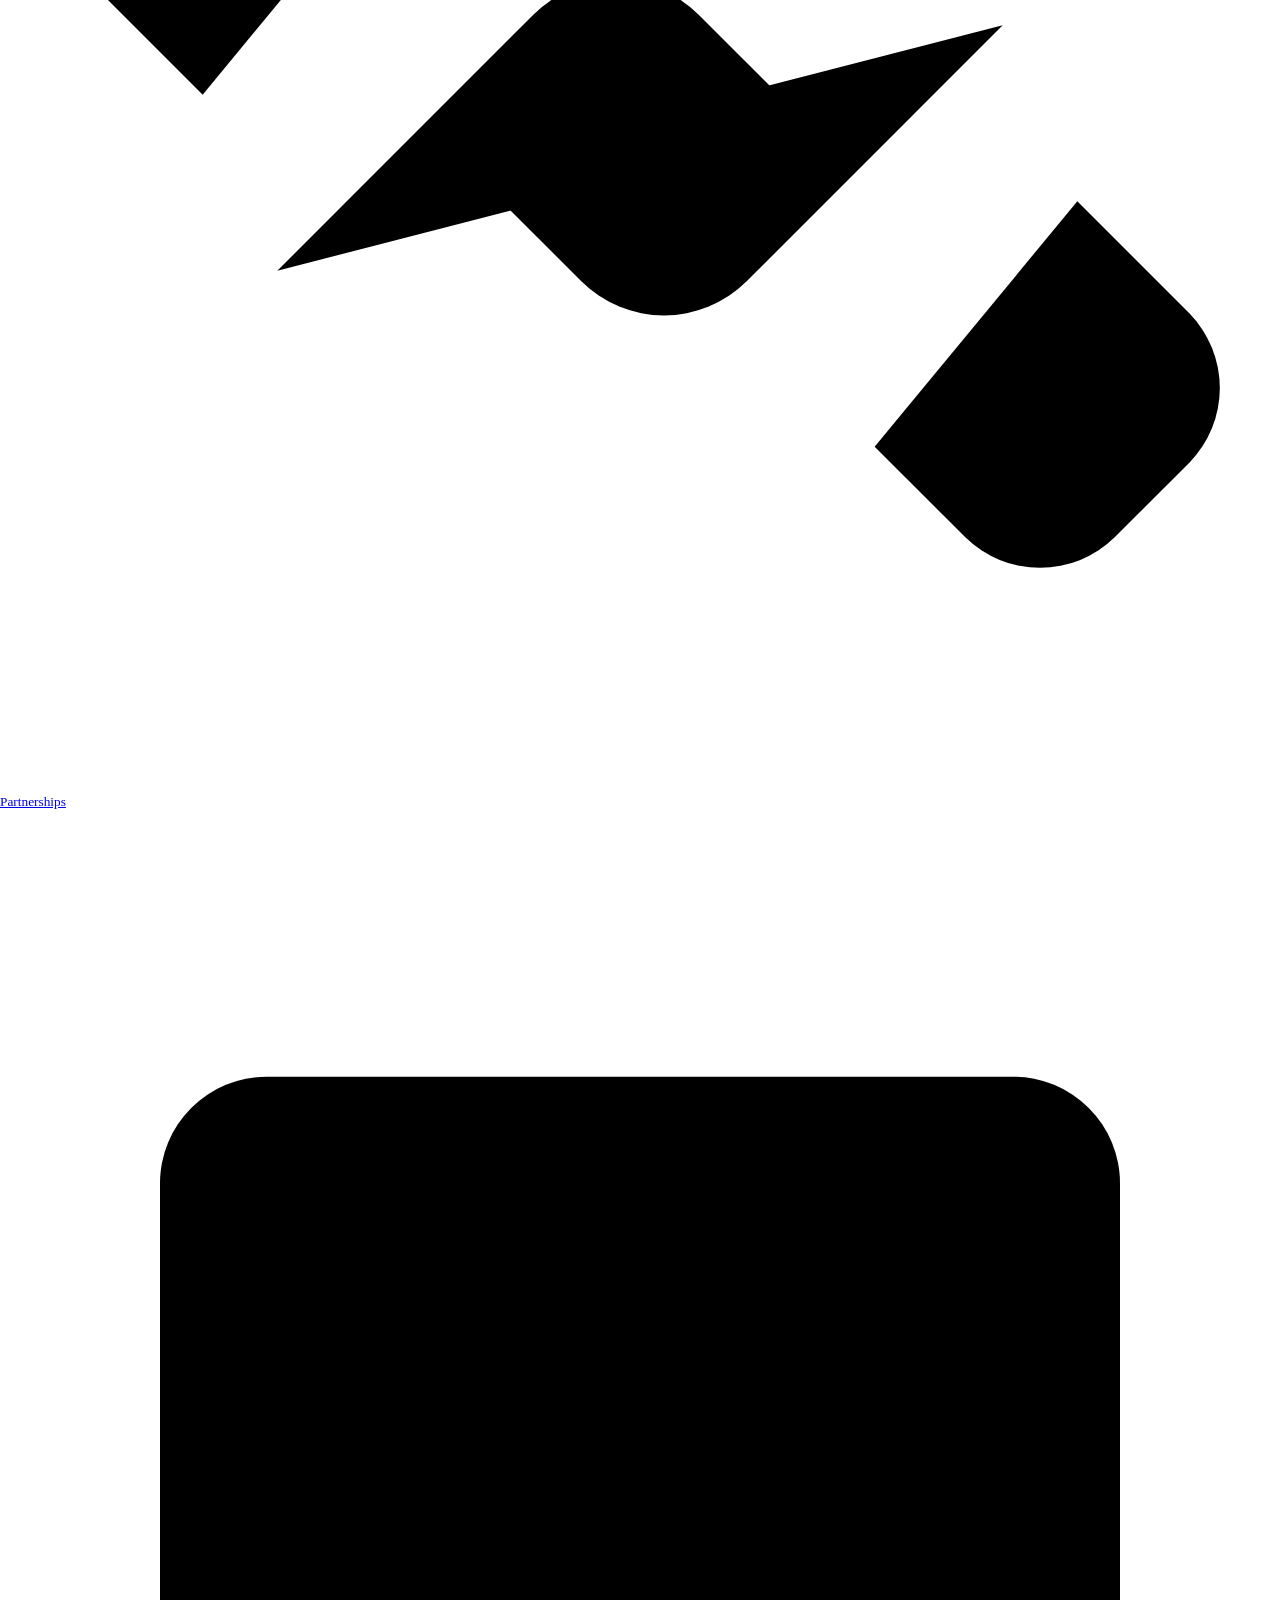
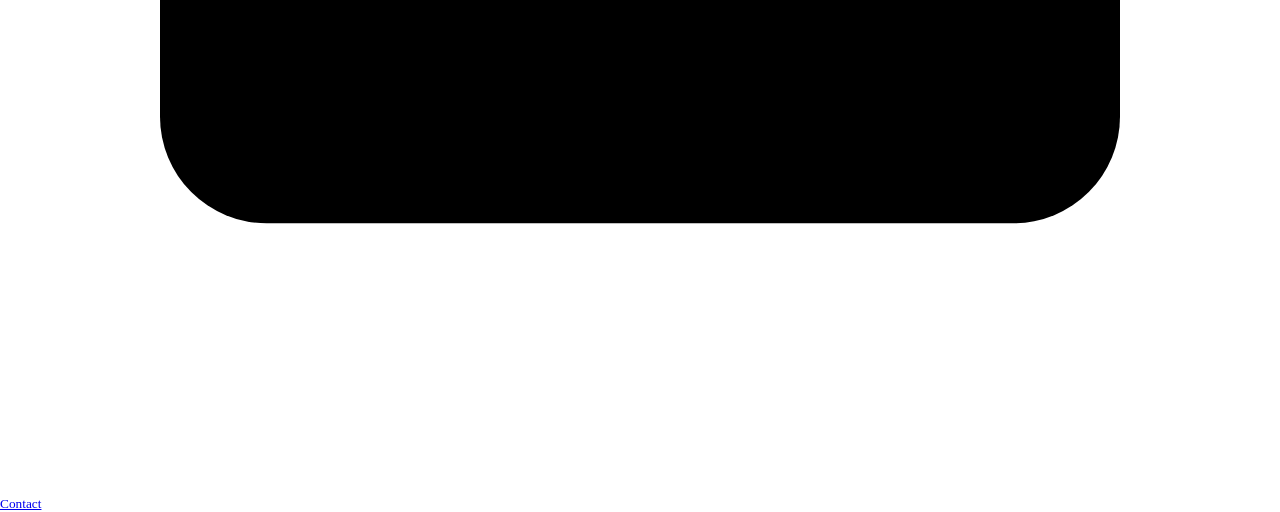
==== commit 81b57e77: "Update monthly reach and engagement rate" ====
--- a/index.html
+++ b/index.html
@@ -148,8 +148,8 @@
 
       <section class="rail-card stats-card">
         <div><span>👥</span><p><b>405K+</b><small>Total Followers</small></p></div>
-        <div><span>▶</span><p><b>100M+</b><small>Monthly Reach</small></p></div>
-        <div><span>▥</span><p><b>3.1%+</b><small>Avg Engagement</small></p></div>
+        <div><span>▶</span><p><b>43M+</b><small>Monthly Reach</small></p></div>
+        <div><span>▥</span><p><b>3.3%</b><small>Avg Engagement</small></p></div>
         <div><span>◎</span><p><b>India</b><small>Primary Audience</small></p></div>
       </section>
 
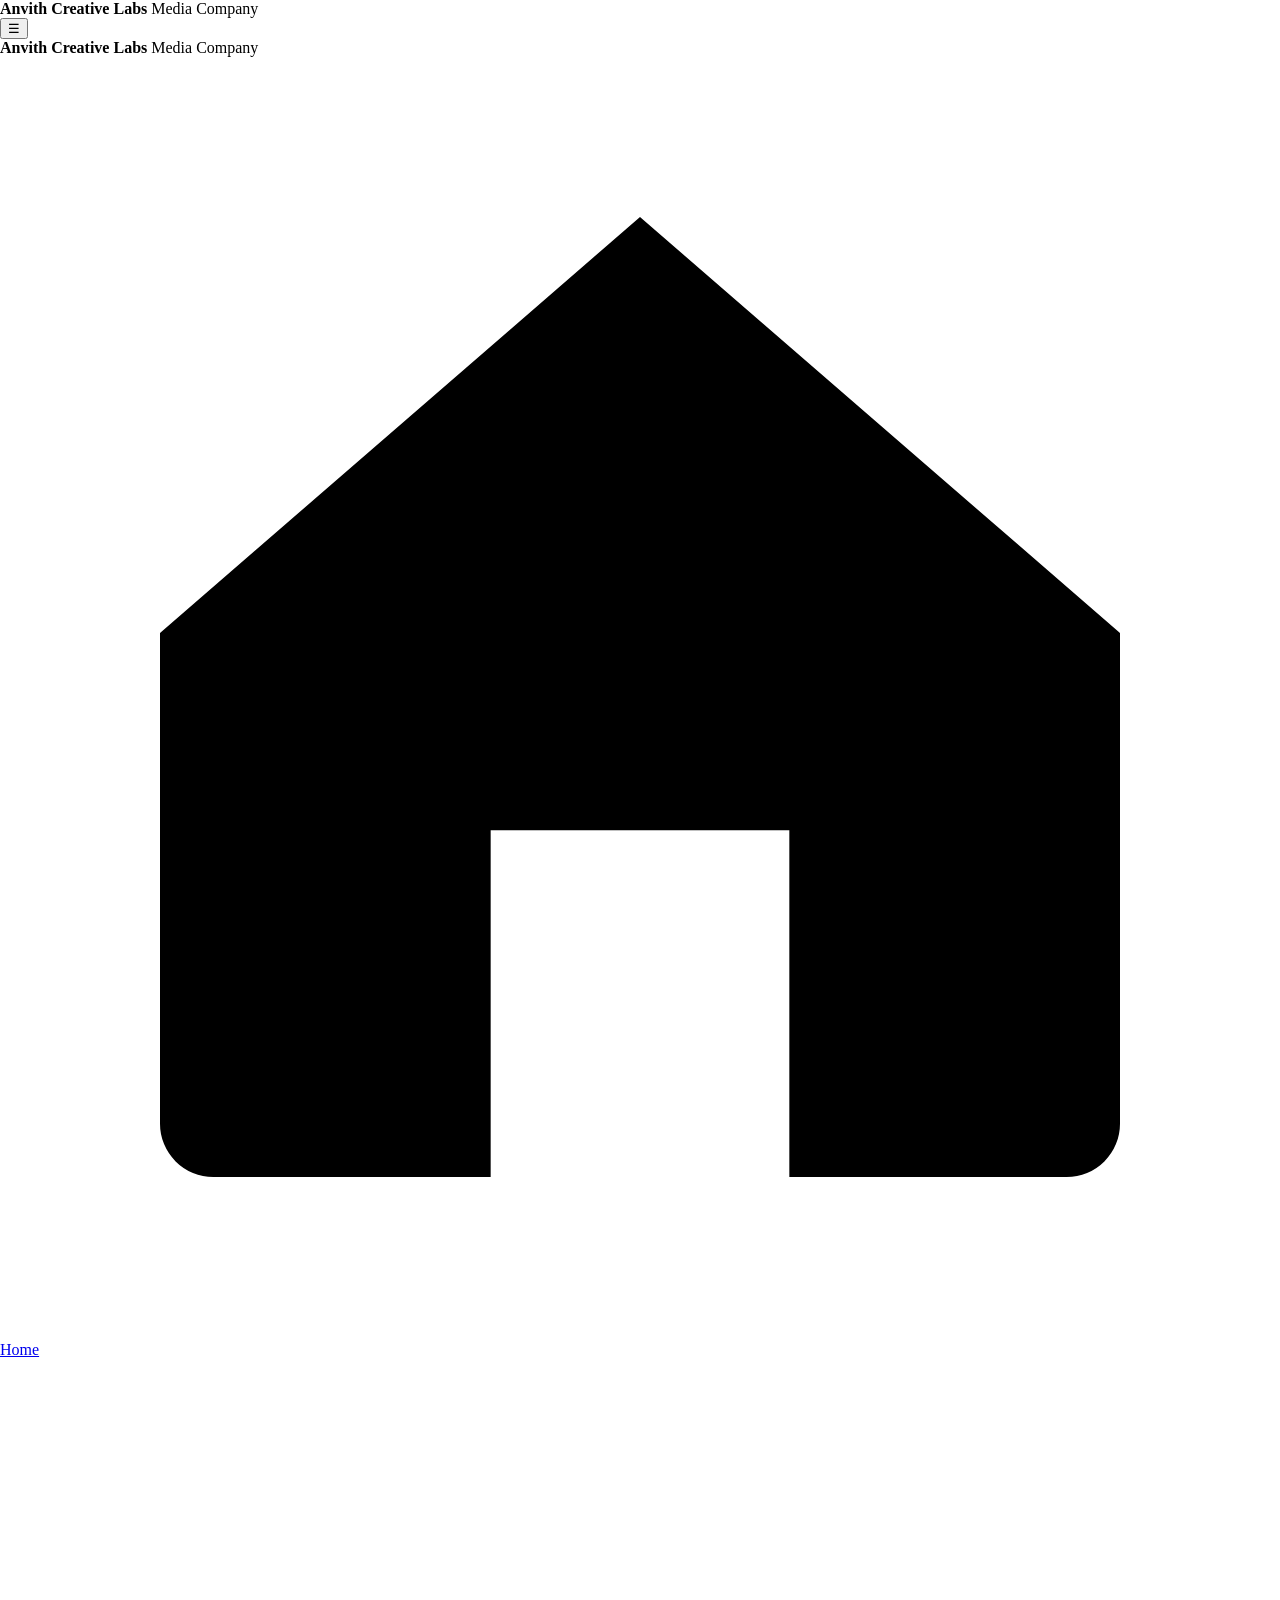
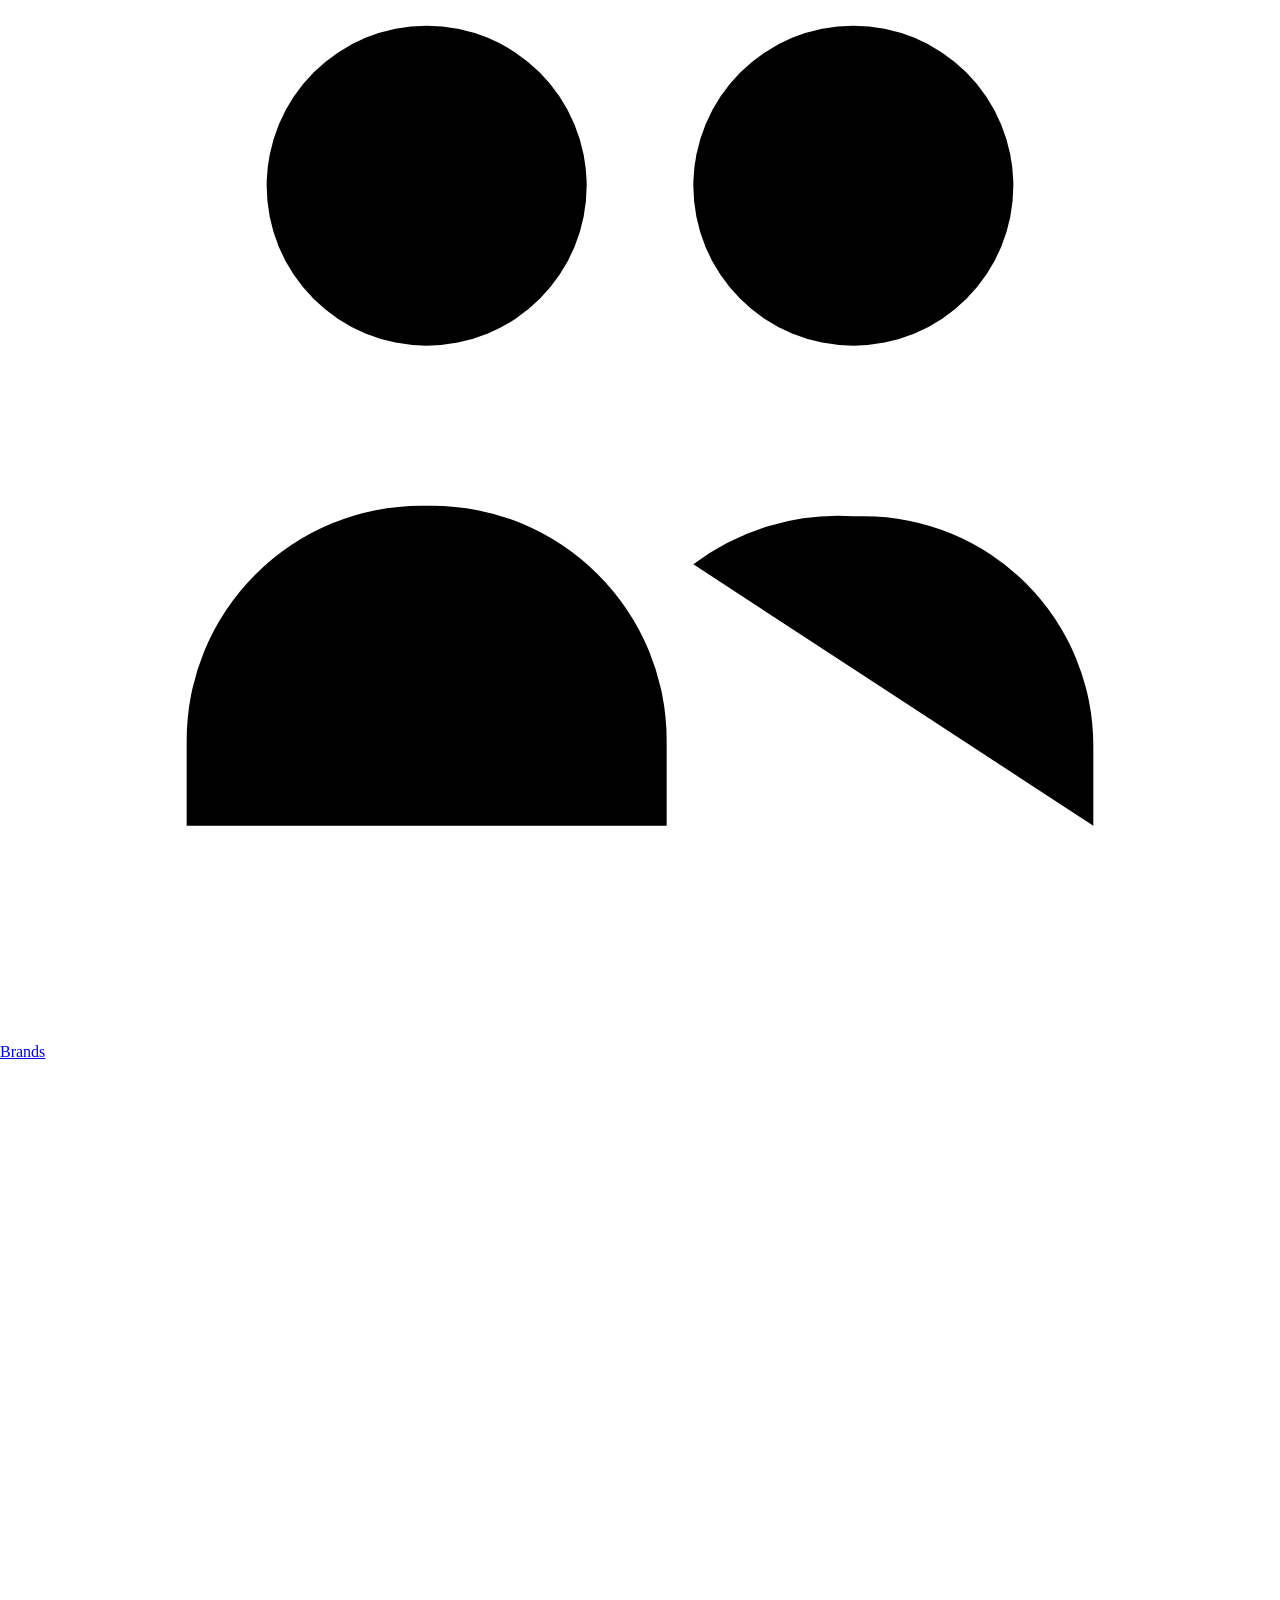
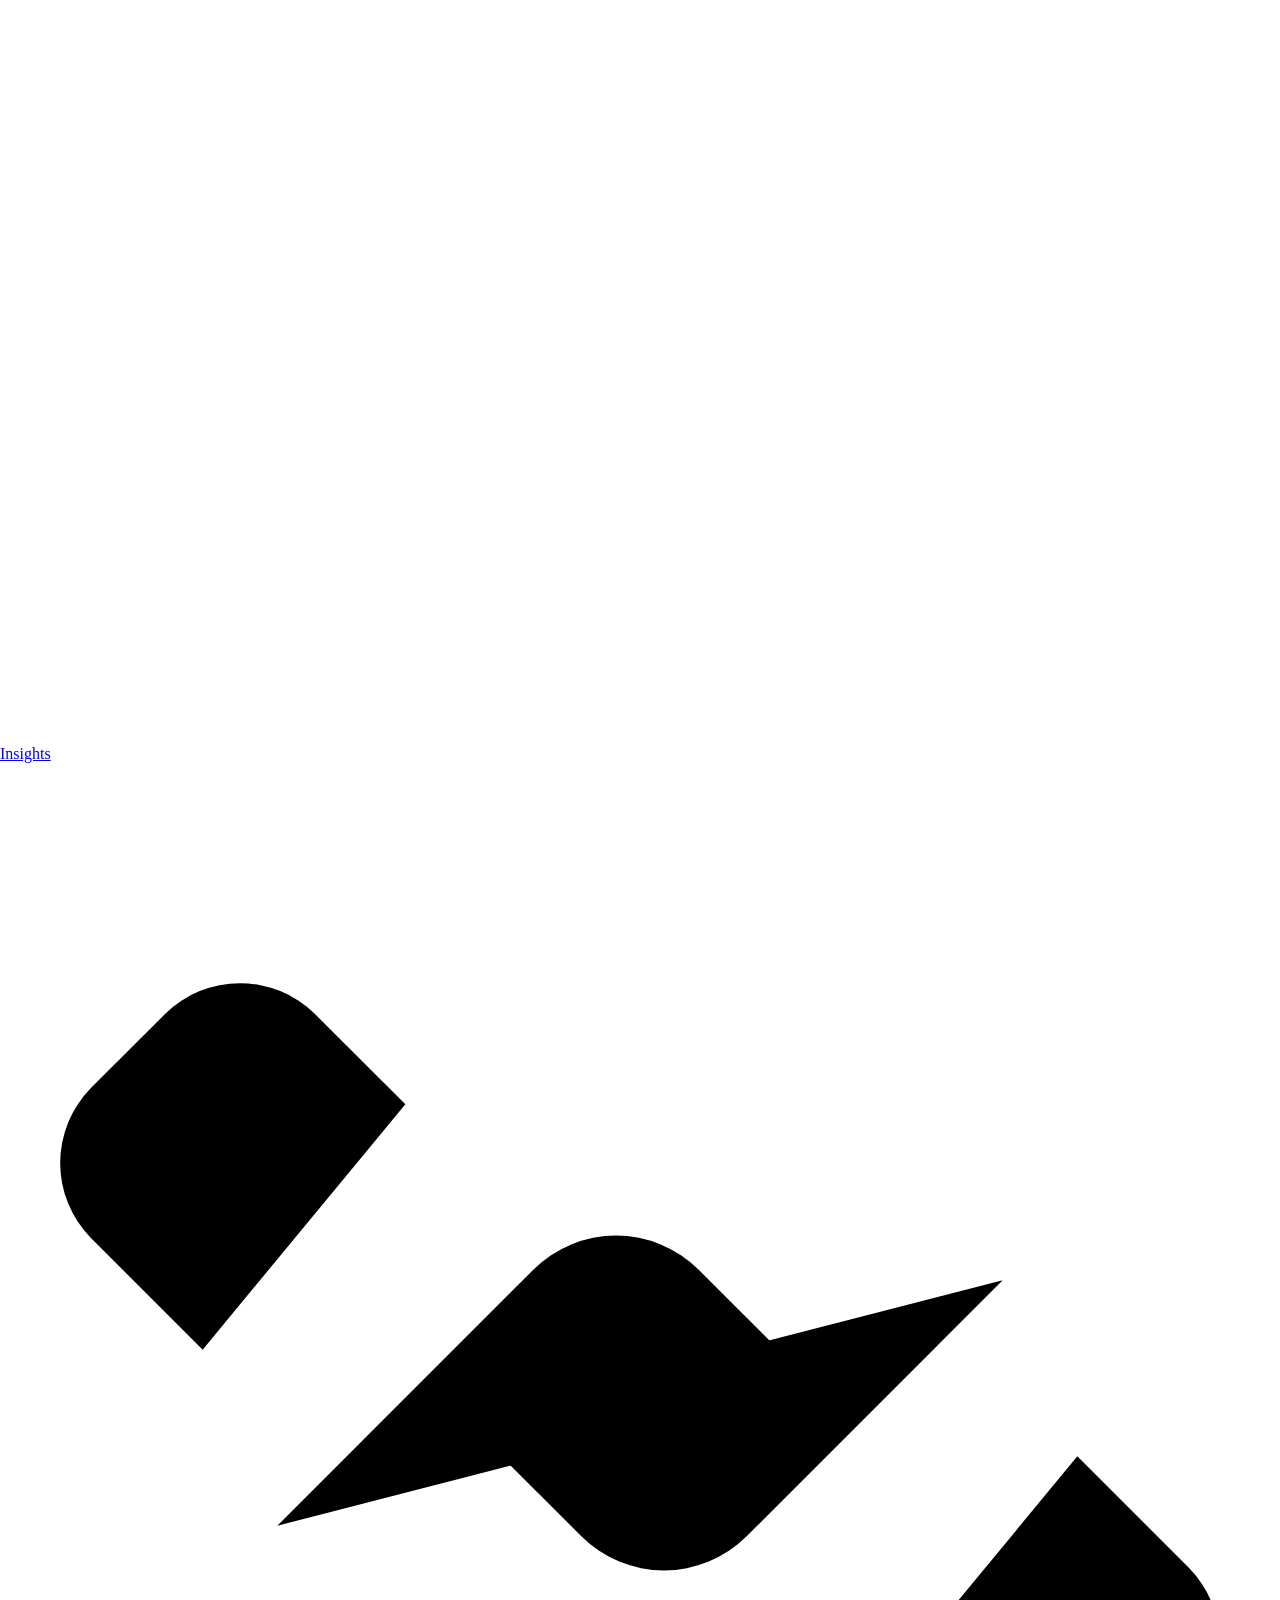
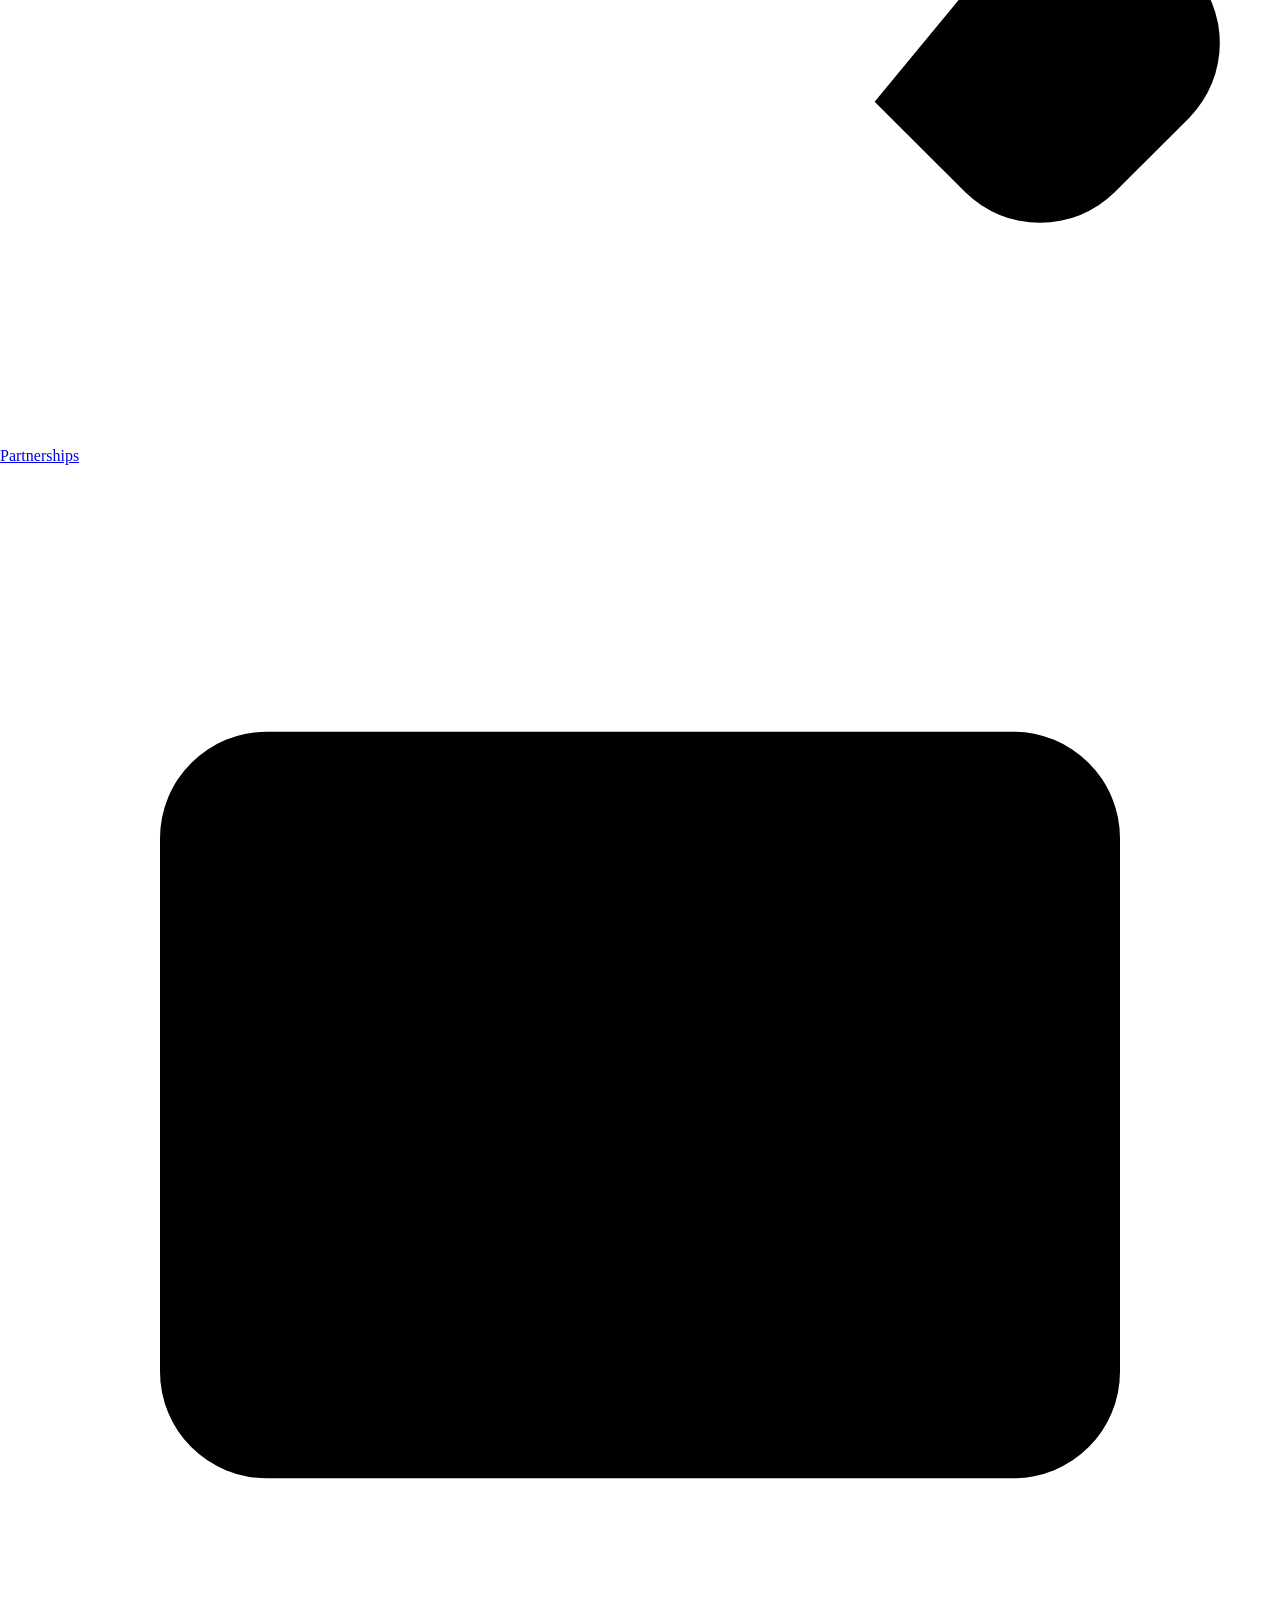
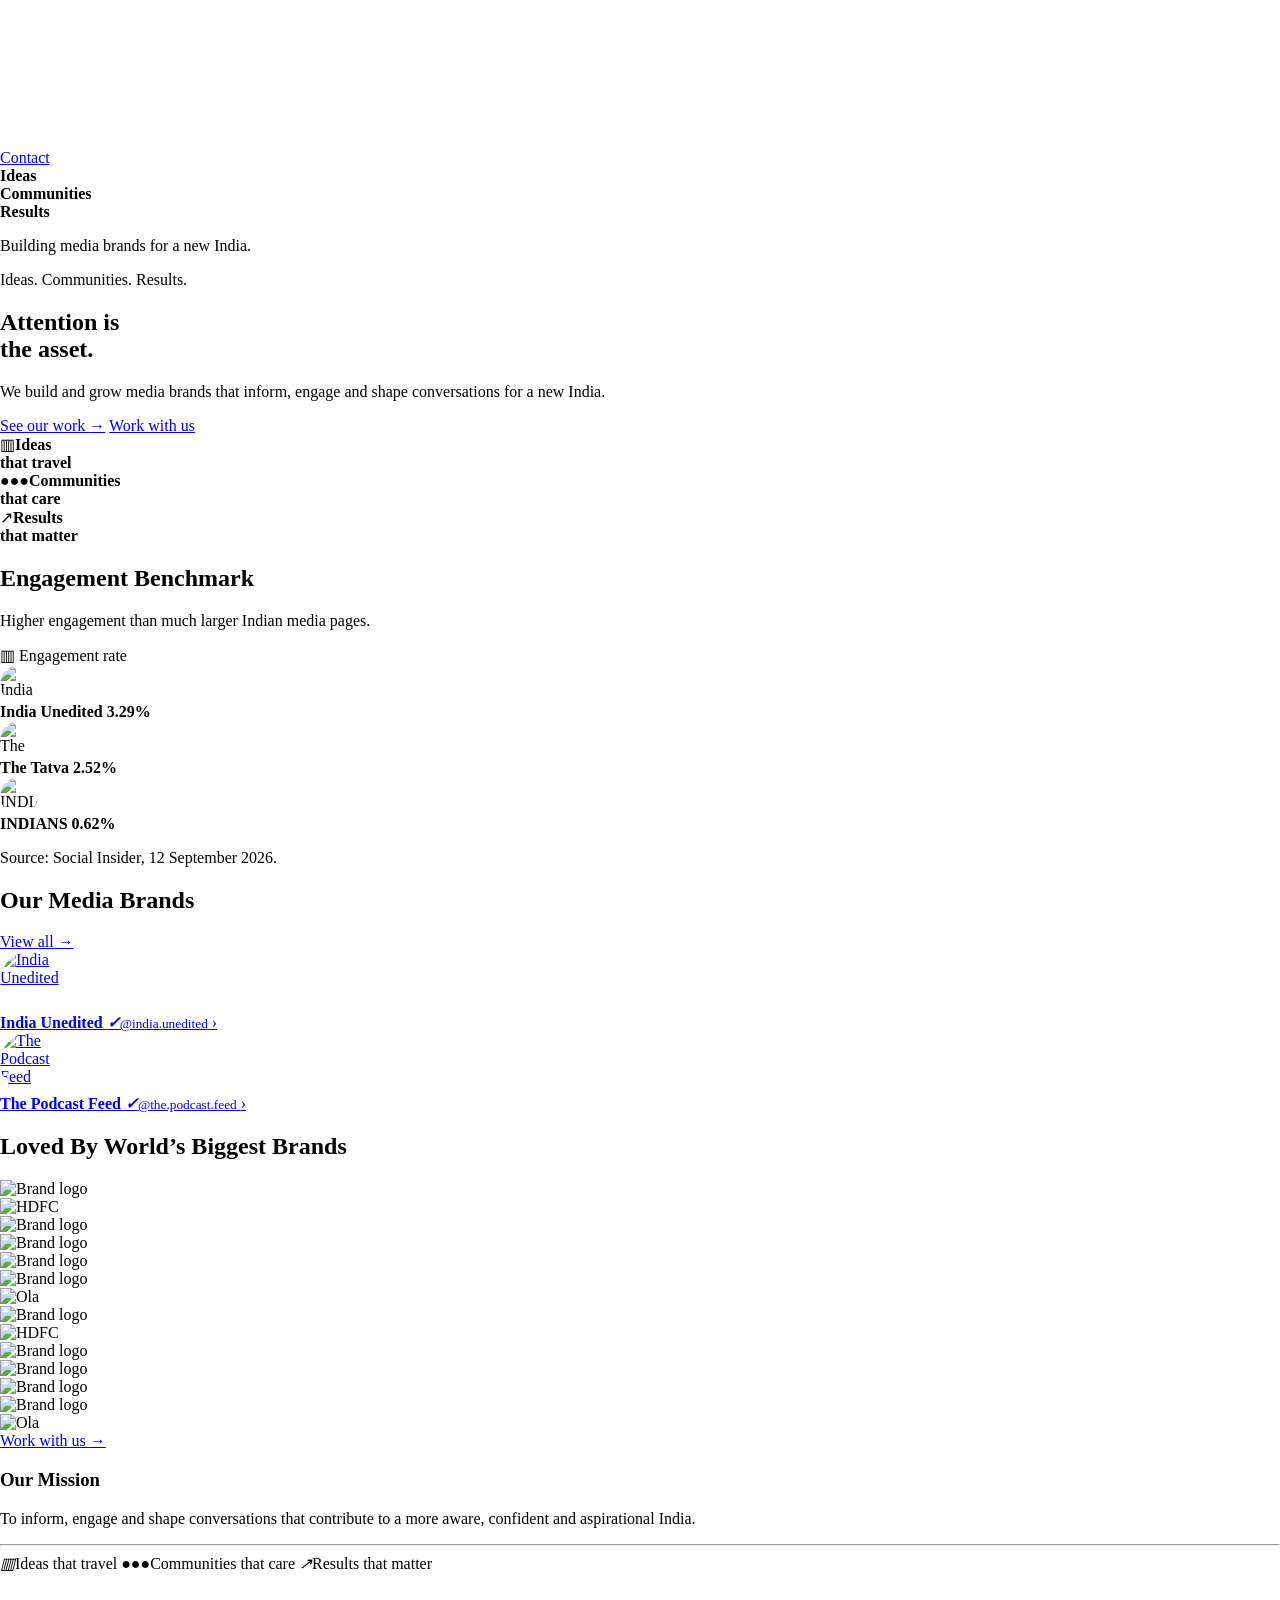
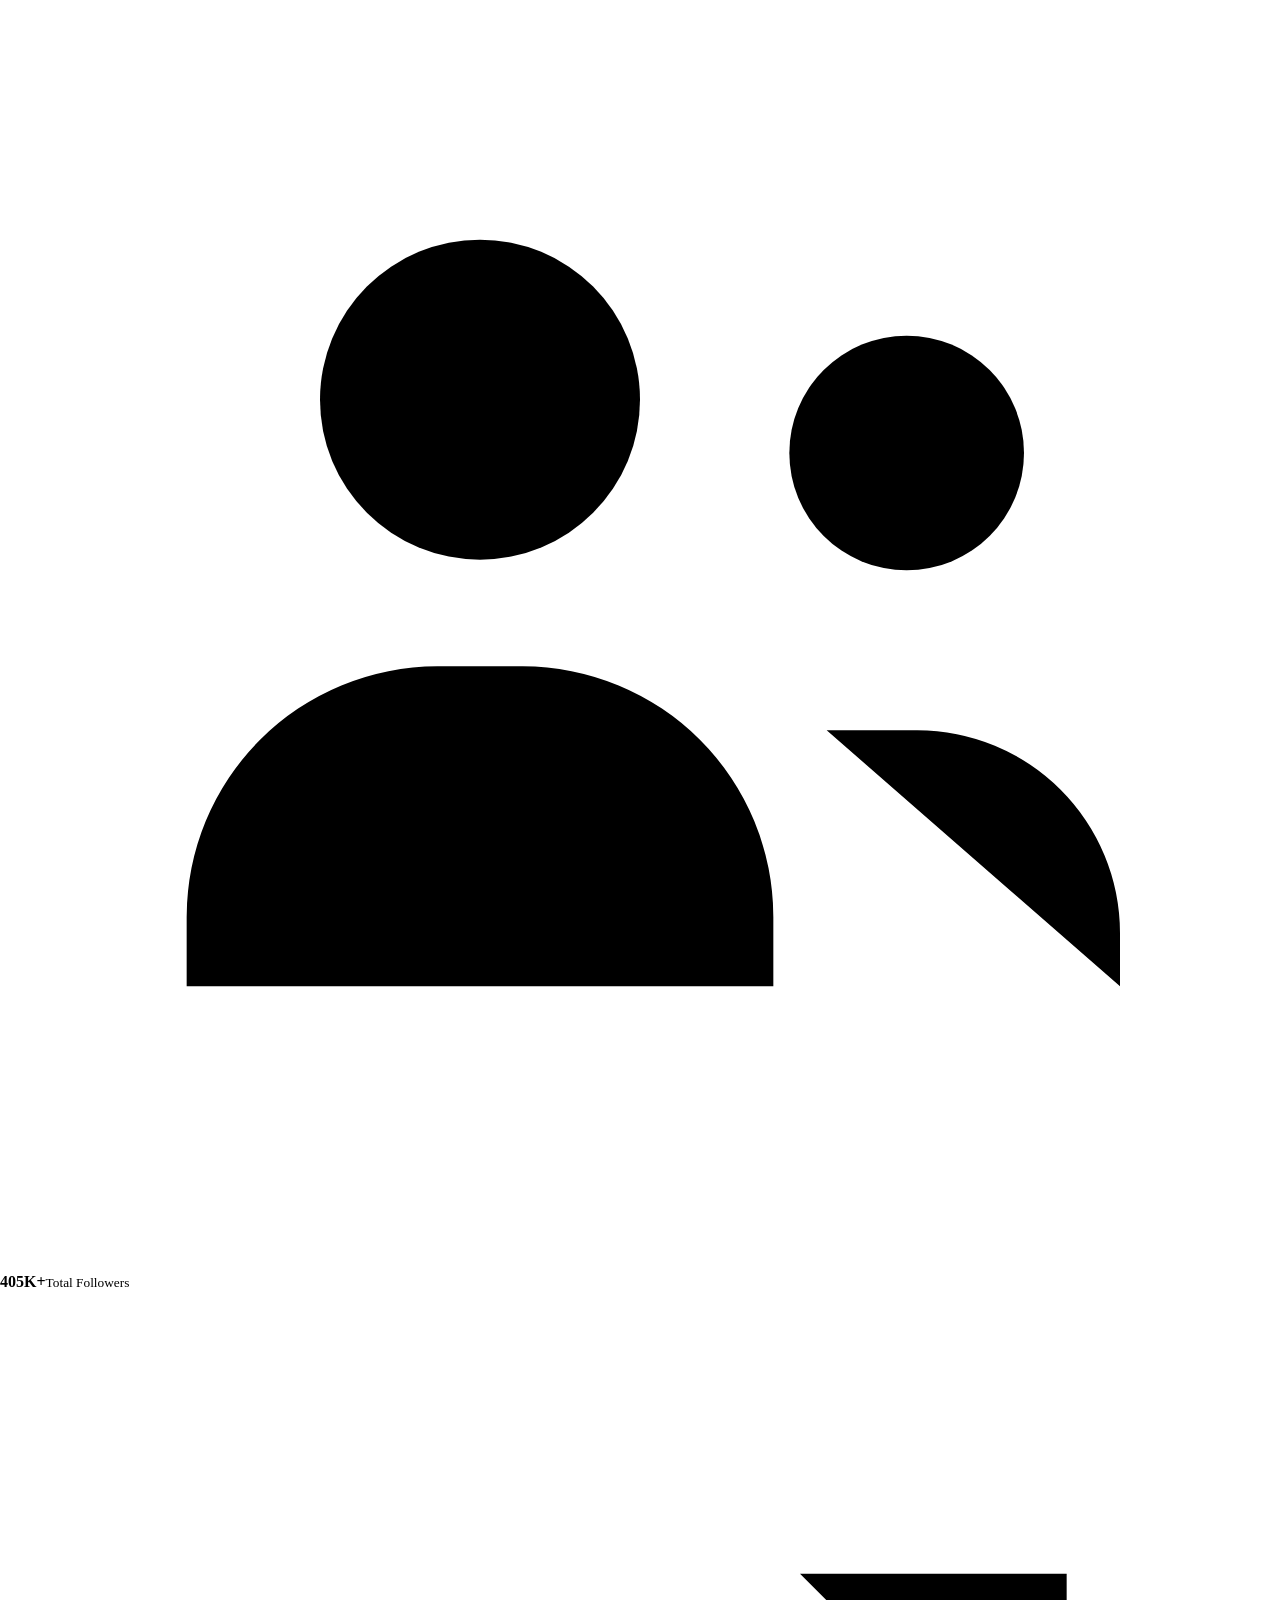
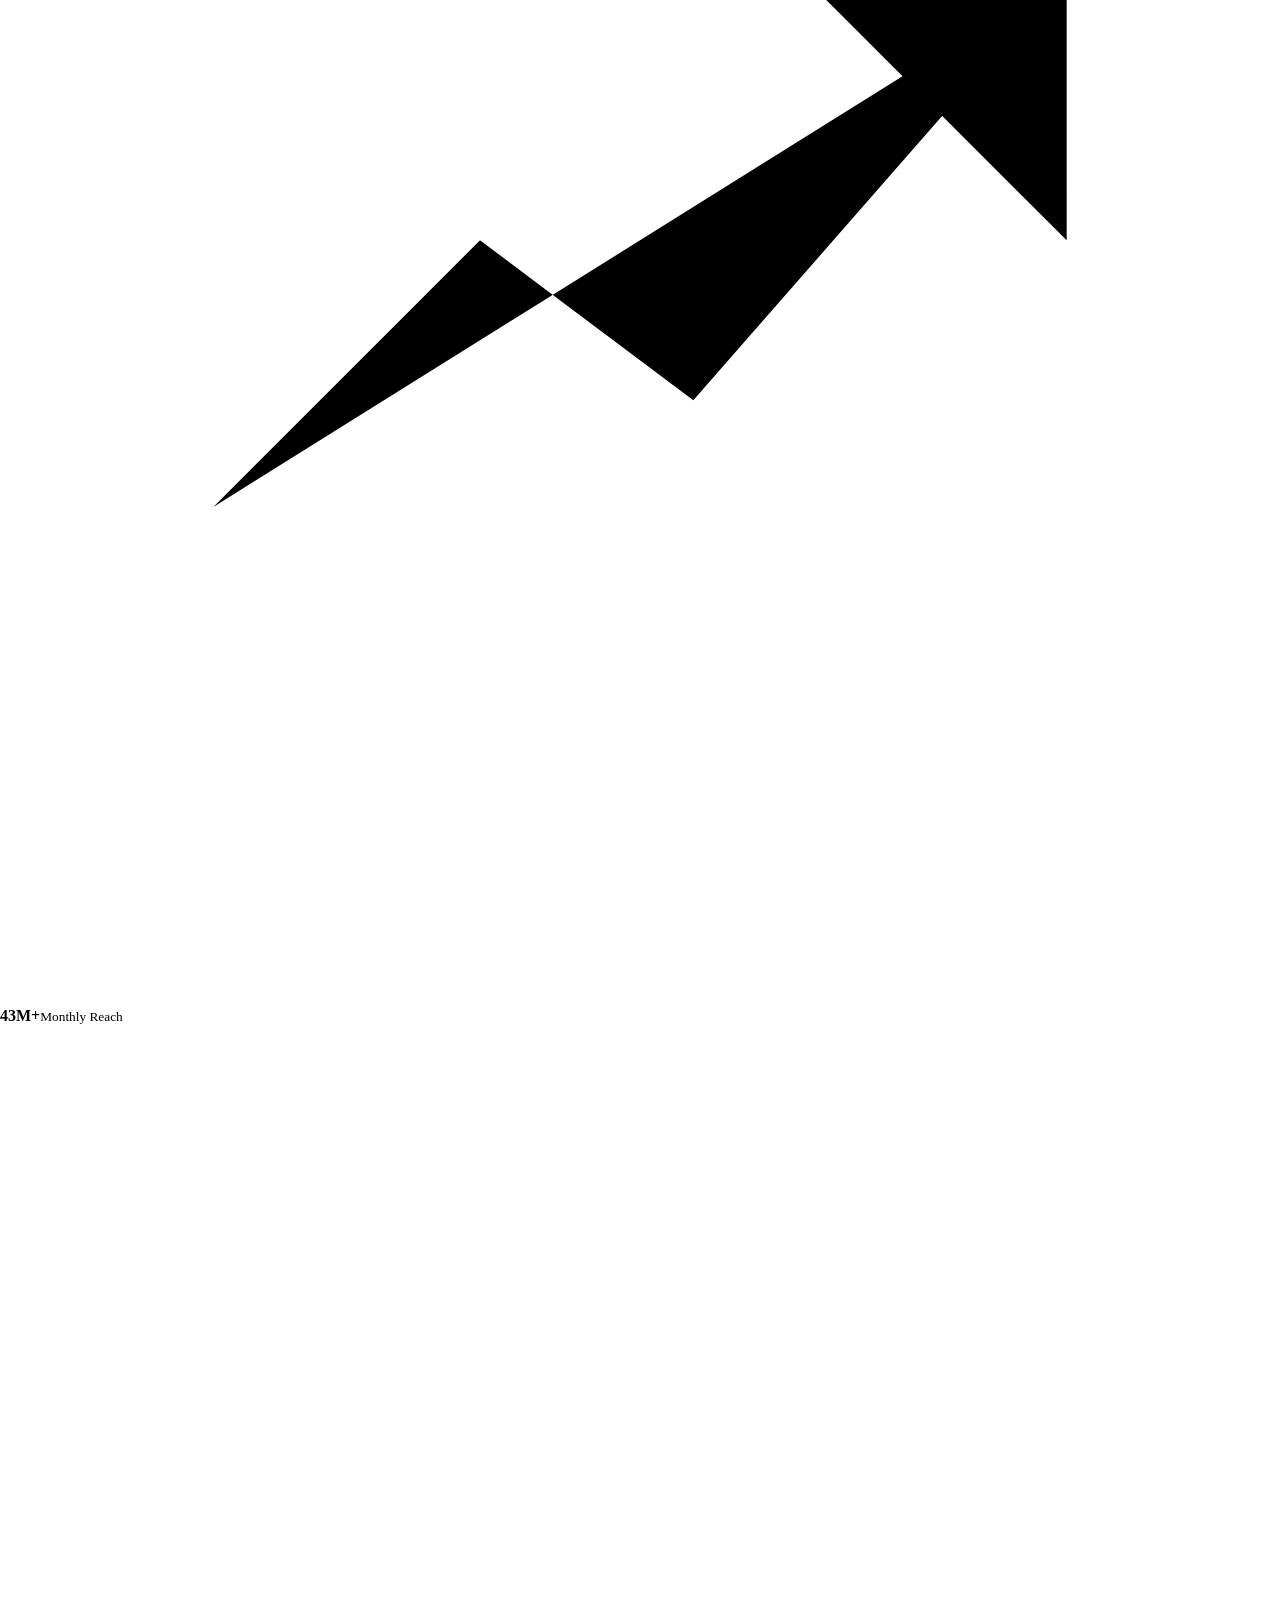
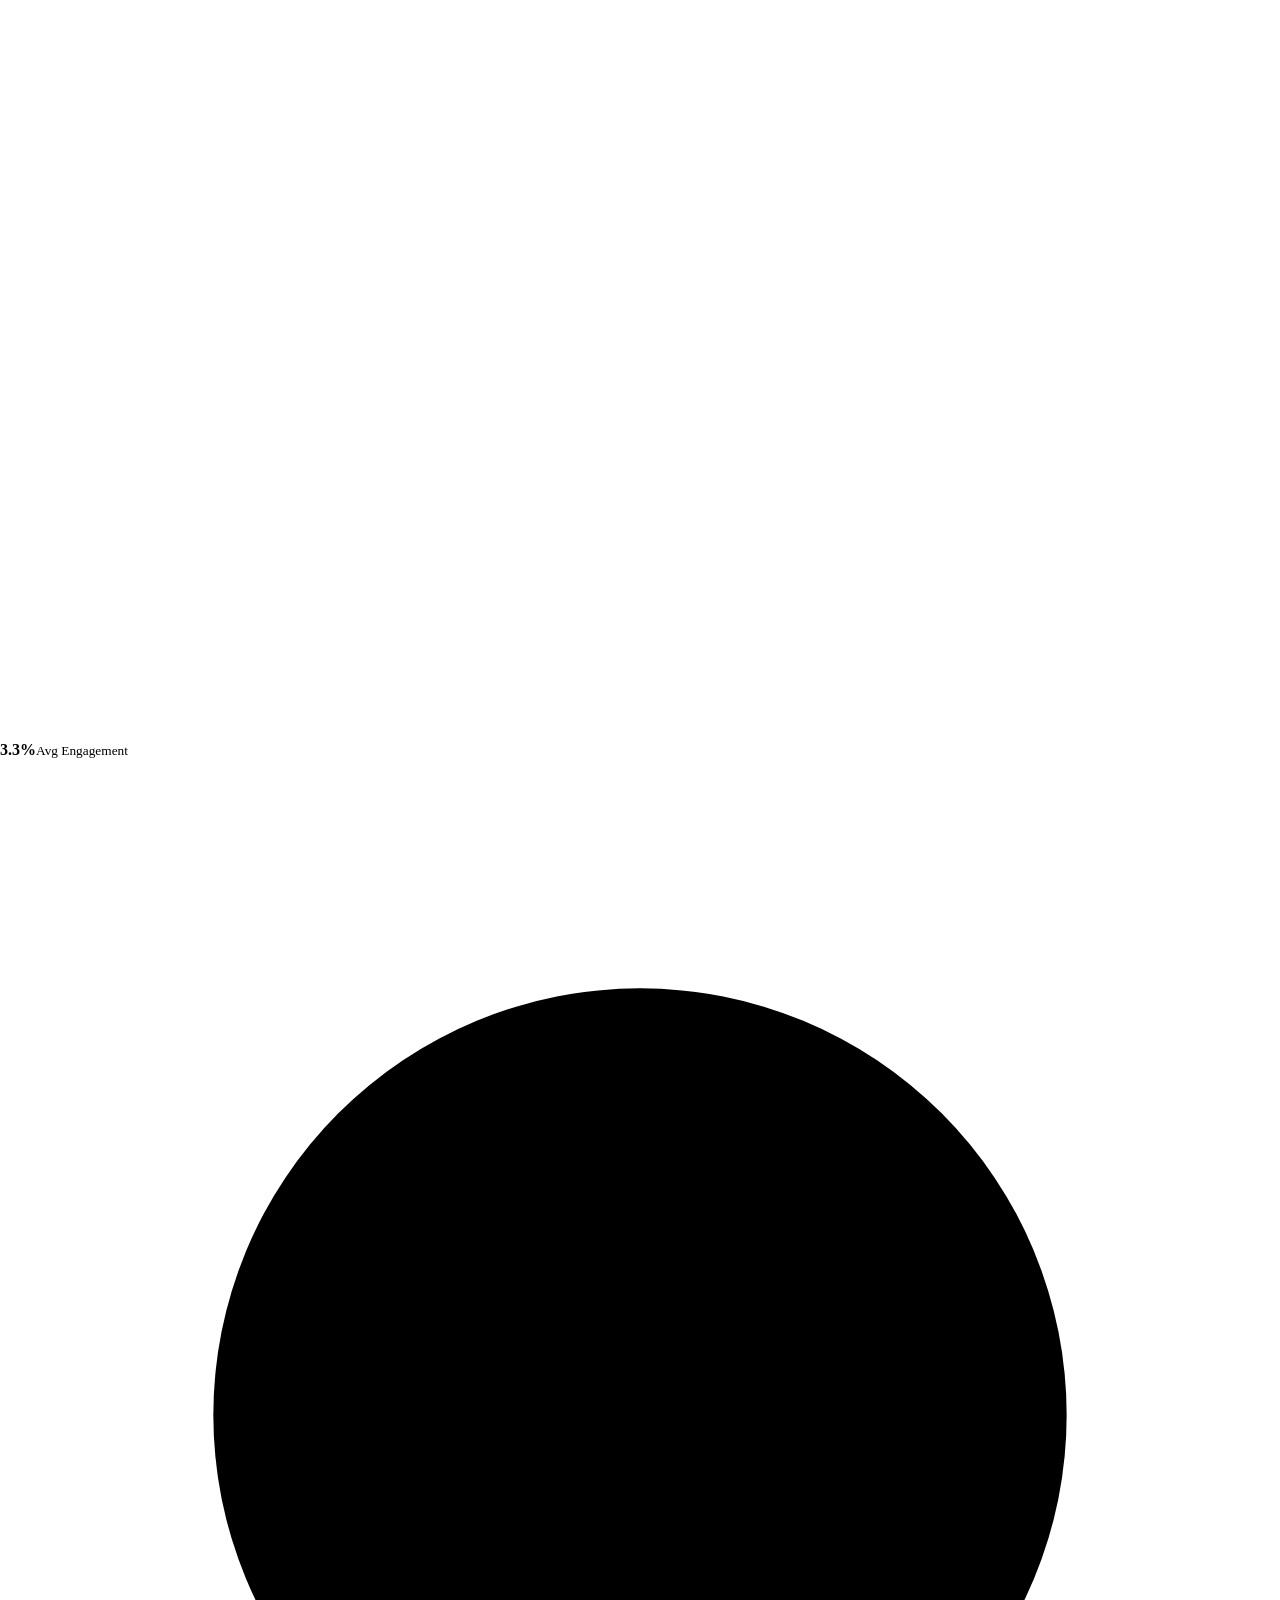
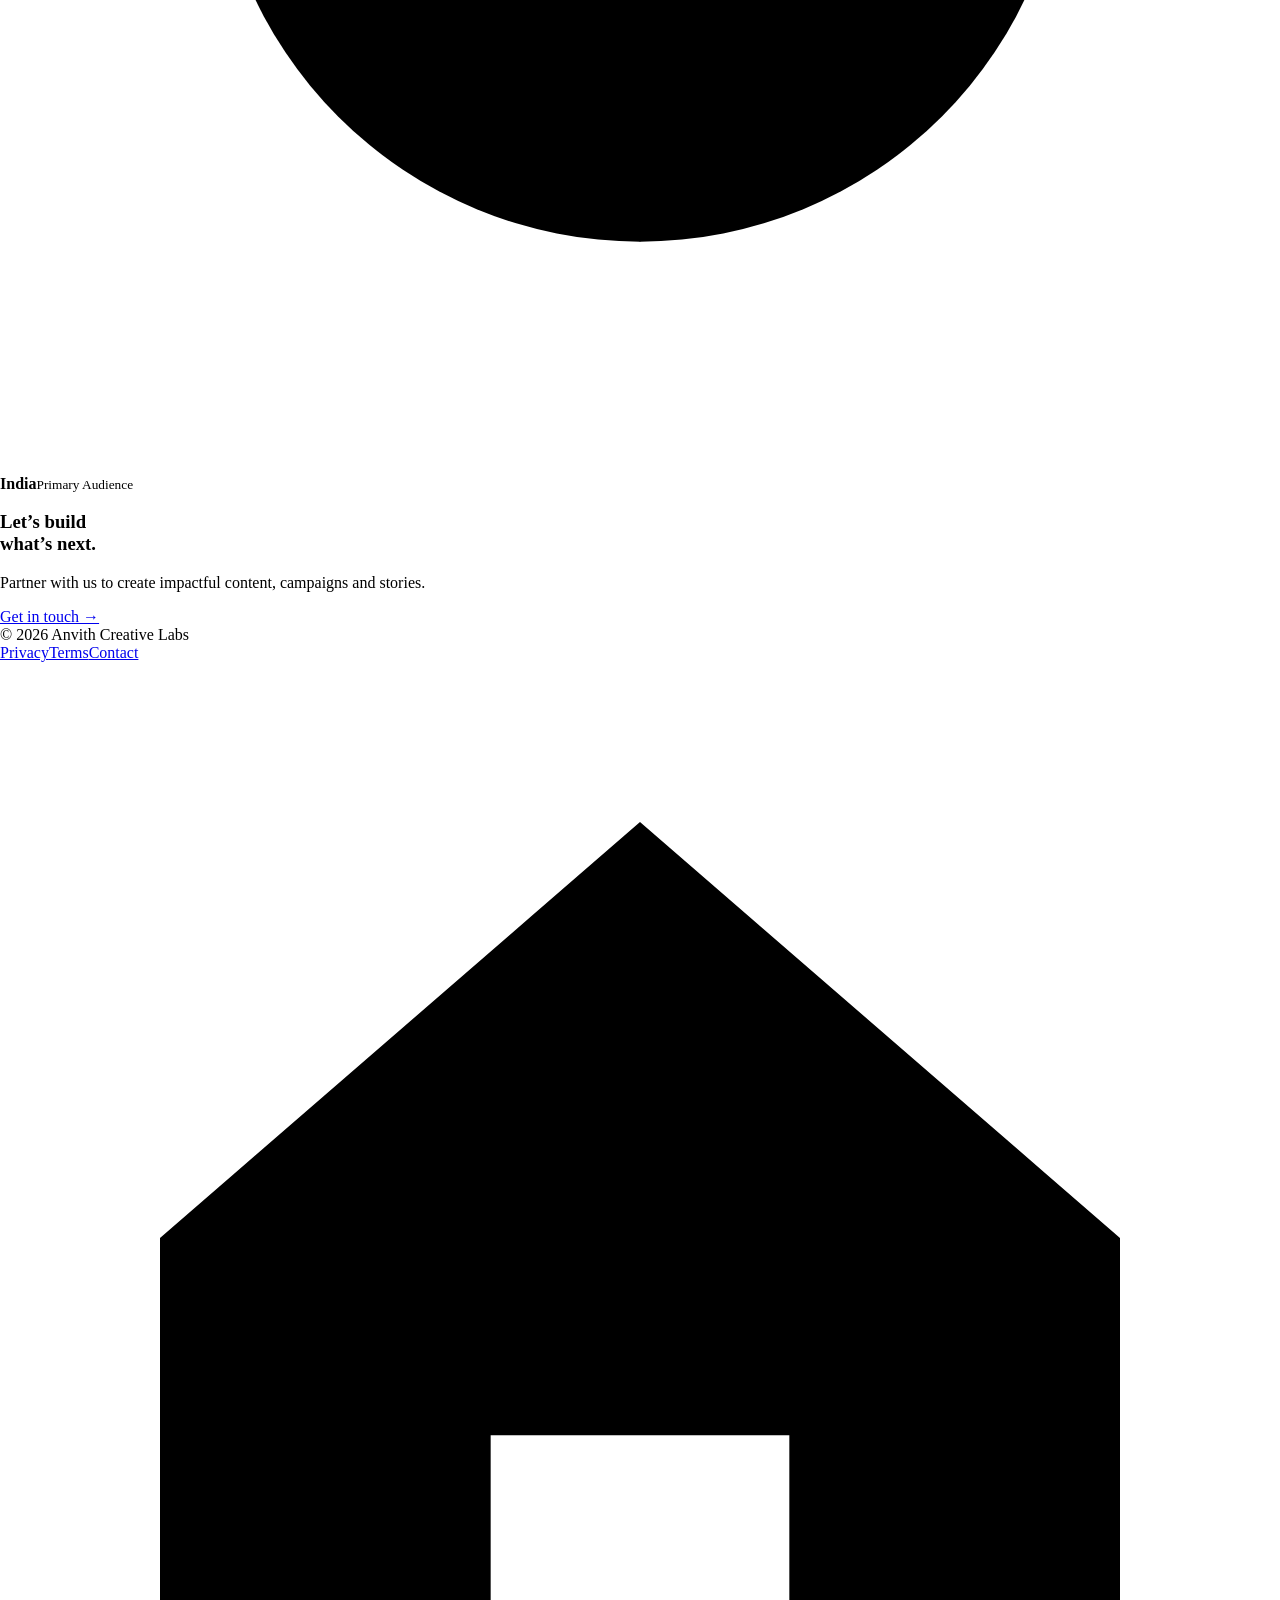
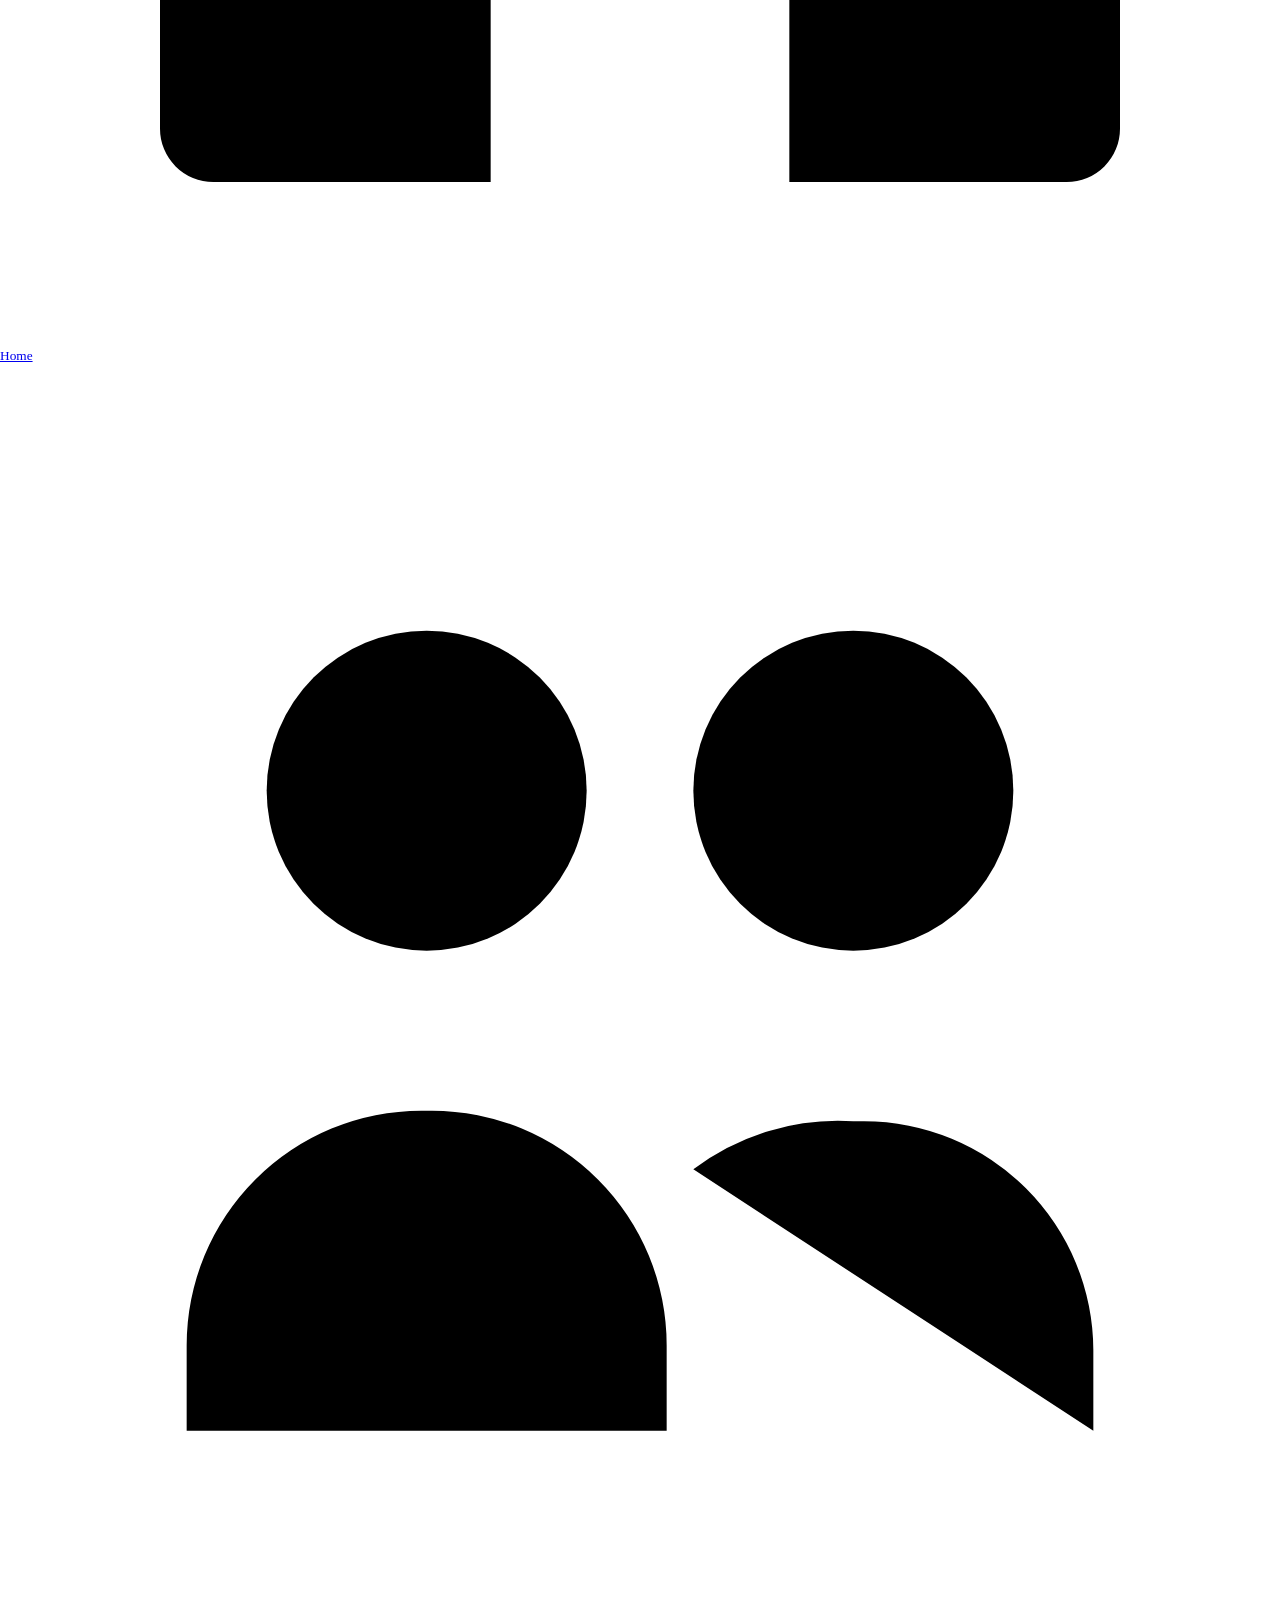
==== commit 38ce1813: "Add colorful vector icons to key stats card" ====
--- a/index.html
+++ b/index.html
@@ -13,7 +13,7 @@
   <link rel="preconnect" href="https://fonts.googleapis.com" />
   <link rel="preconnect" href="https://fonts.gstatic.com" crossorigin />
   <link href="https://fonts.googleapis.com/css2?family=DM+Sans:wght@400;500;600;700&family=Manrope:wght@500;600;700;800&display=swap" rel="stylesheet" />
-  <link rel="stylesheet" href="/acl-on-feed/styles.css?v=18-nav-icons" />
+  <link rel="stylesheet" href="/acl-on-feed/styles.css?v=19-color-stats" />
 <style>
     html,body{margin:0;max-width:100%;overflow-x:hidden}
     img{display:block;max-width:100%;height:auto}
@@ -147,10 +147,10 @@
       </section>
 
       <section class="rail-card stats-card">
-        <div><span>👥</span><p><b>405K+</b><small>Total Followers</small></p></div>
-        <div><span>▶</span><p><b>43M+</b><small>Monthly Reach</small></p></div>
-        <div><span>▥</span><p><b>3.3%</b><small>Avg Engagement</small></p></div>
-        <div><span>◎</span><p><b>India</b><small>Primary Audience</small></p></div>
+        <div><span class="stat-icon followers-icon"><svg viewBox="0 0 24 24"><circle cx="9" cy="8" r="3"/><path d="M3.5 19v-1.3A4.7 4.7 0 0 1 8.2 13h1.6a4.7 4.7 0 0 1 4.7 4.7V19"/><circle cx="17" cy="9" r="2.2"/><path d="M15.5 14.2h1.7a3.8 3.8 0 0 1 3.8 3.8v1"/></svg></span><p><b>405K+</b><small>Total Followers</small></p></div>
+        <div><span class="stat-icon reach-icon"><svg viewBox="0 0 24 24"><path d="M4 18V6"/><path d="m4 15 5-5 4 3 7-8"/><path d="M15 5h5v5"/></svg></span><p><b>43M+</b><small>Monthly Reach</small></p></div>
+        <div><span class="stat-icon engagement-icon"><svg viewBox="0 0 24 24"><path d="M4 19V11"/><path d="M10 19V7"/><path d="M16 19V4"/><path d="M3 20h18"/></svg></span><p><b>3.3%</b><small>Avg Engagement</small></p></div>
+        <div><span class="stat-icon audience-icon"><svg viewBox="0 0 24 24"><circle cx="12" cy="12" r="8"/><path d="M4 12h16"/><path d="M12 4c2.2 2.2 3.3 4.9 3.3 8S14.2 17.8 12 20c-2.2-2.2-3.3-4.9-3.3-8S9.8 6.2 12 4z"/></svg></span><p><b>India</b><small>Primary Audience</small></p></div>
       </section>
 
       <section class="rail-card contact-card" id="contact">
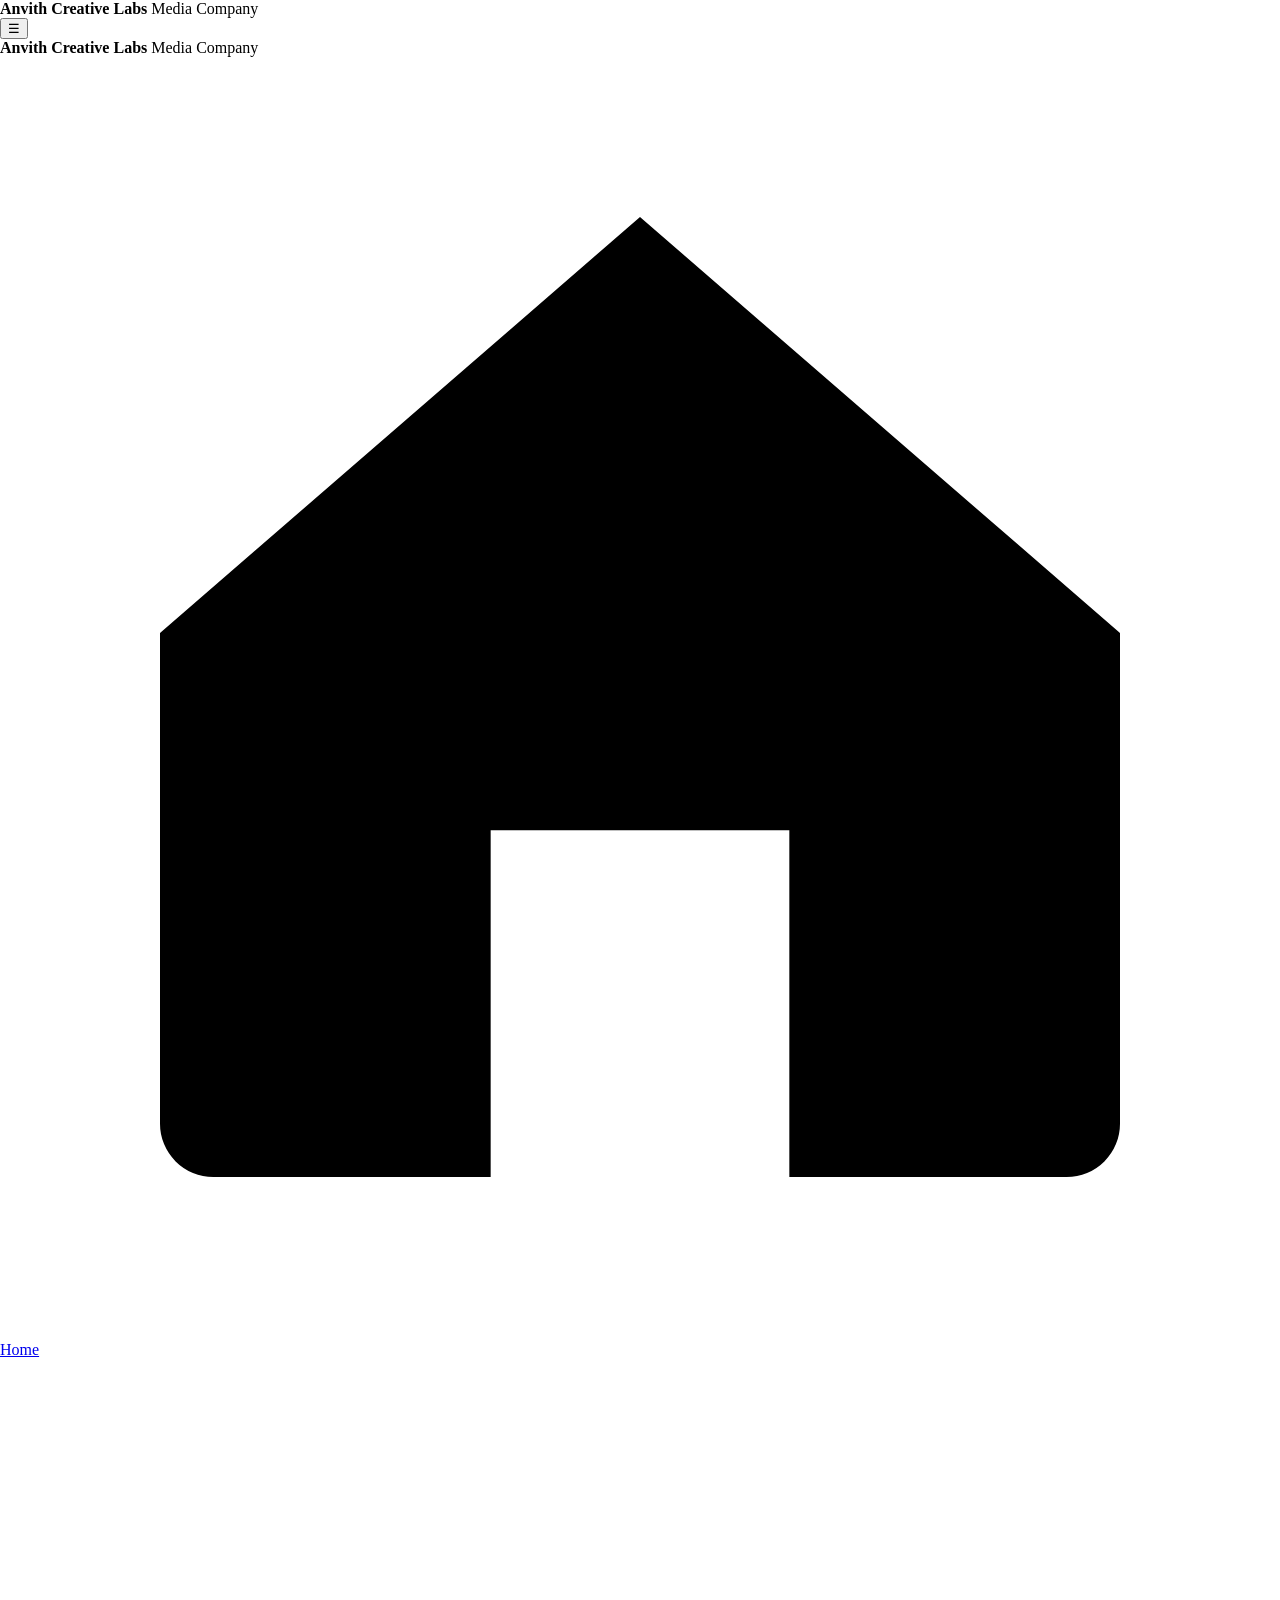
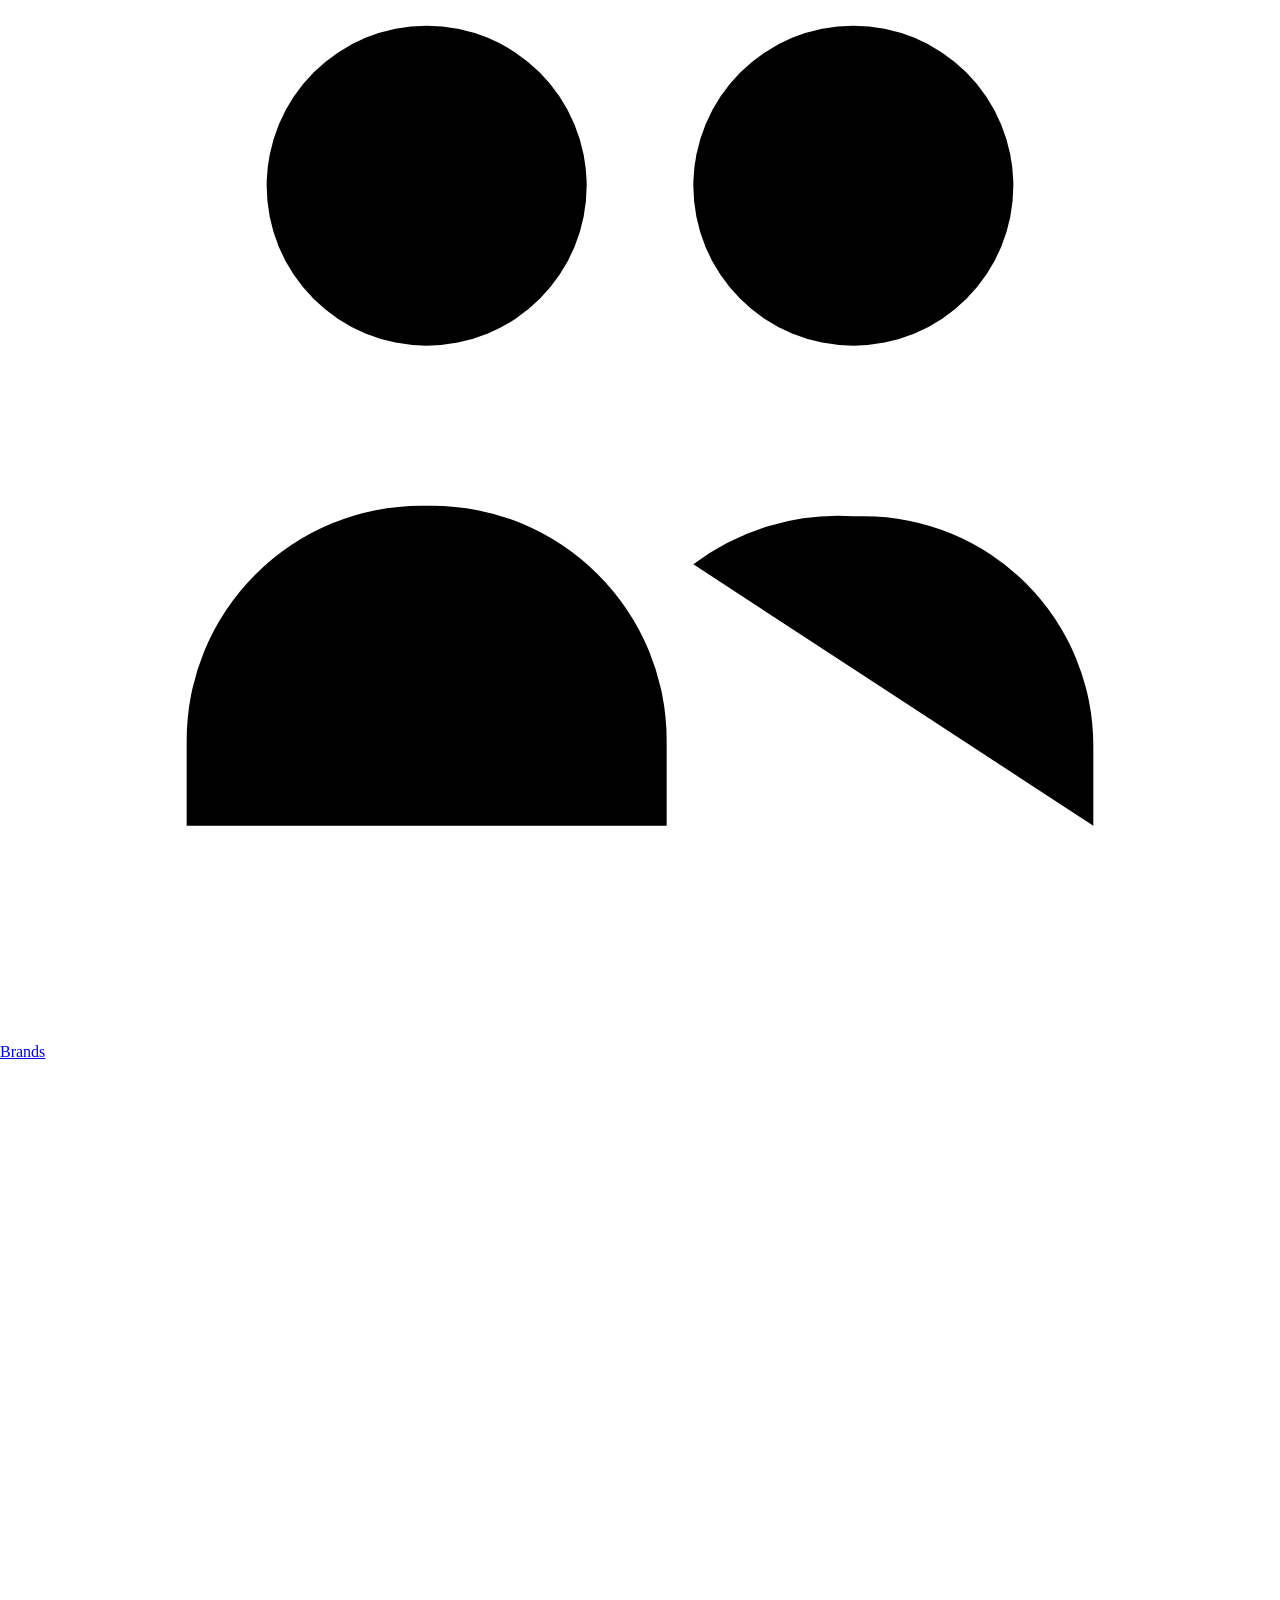
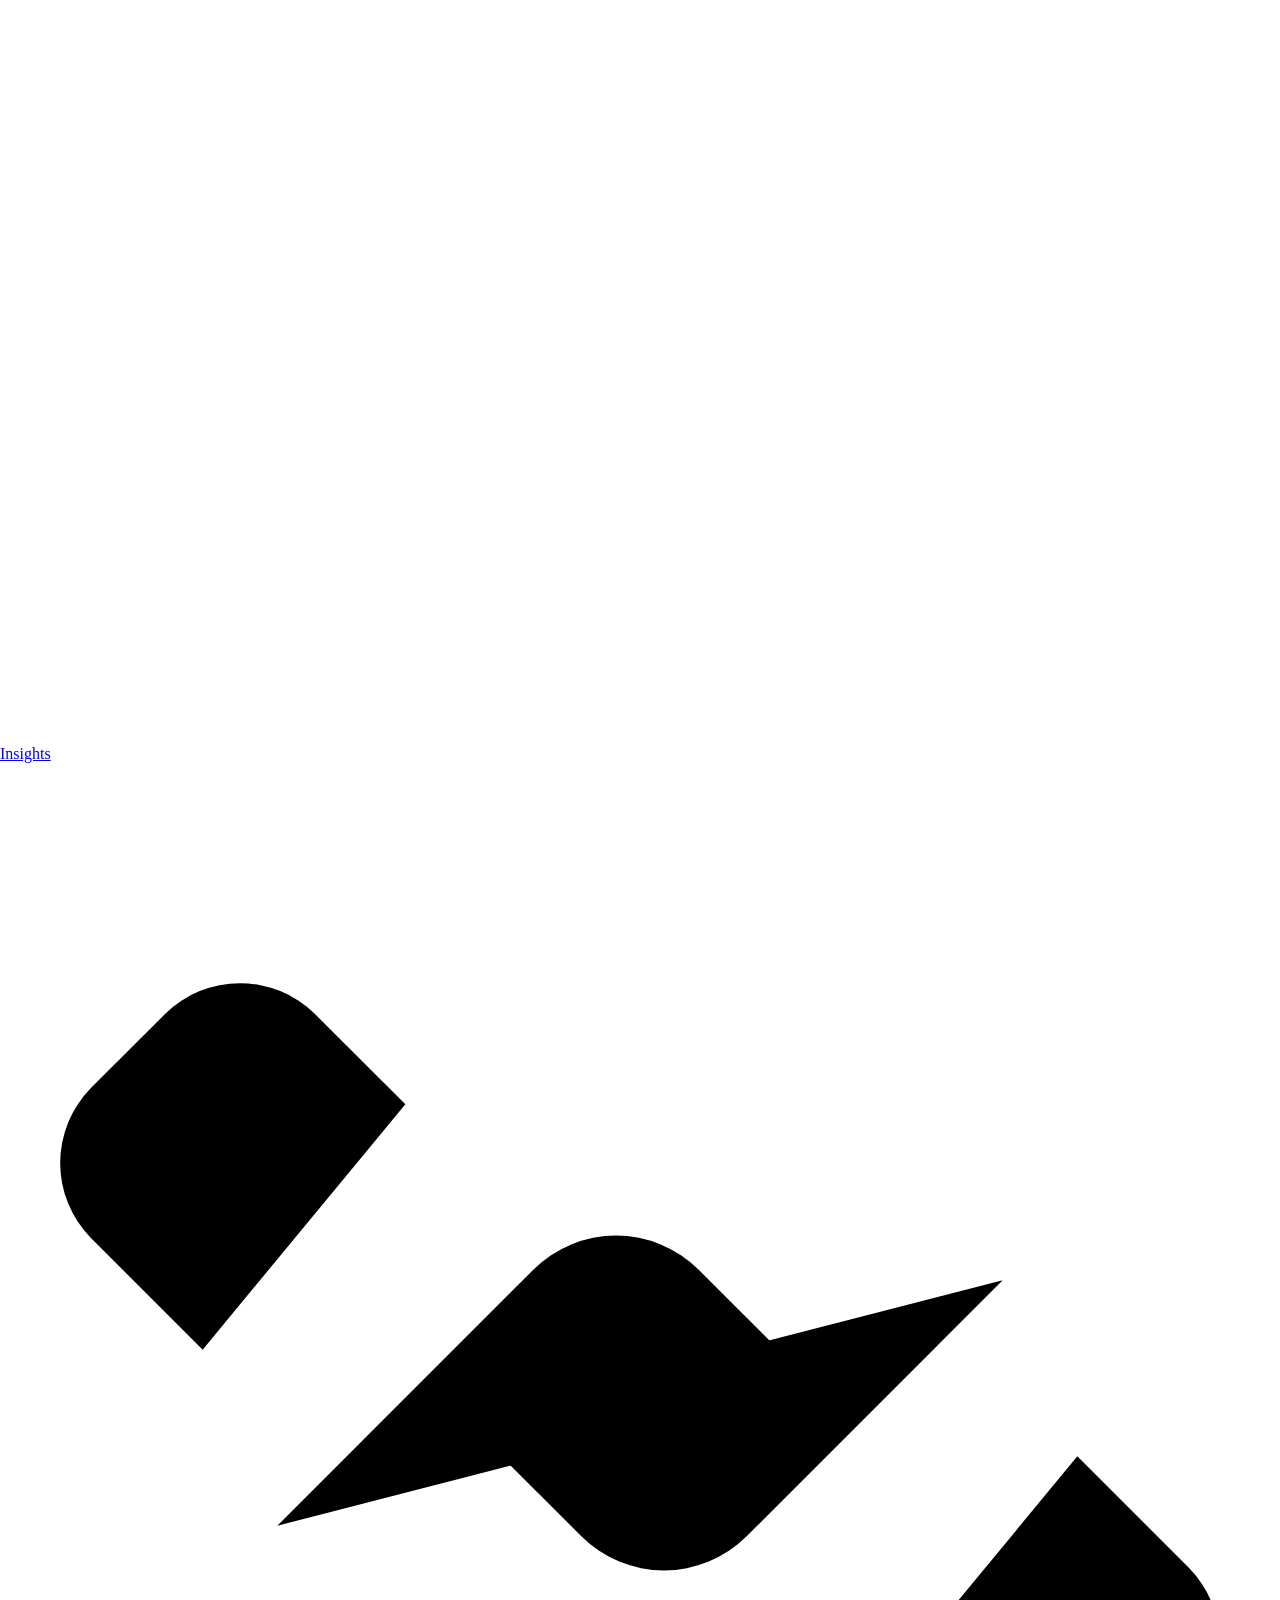
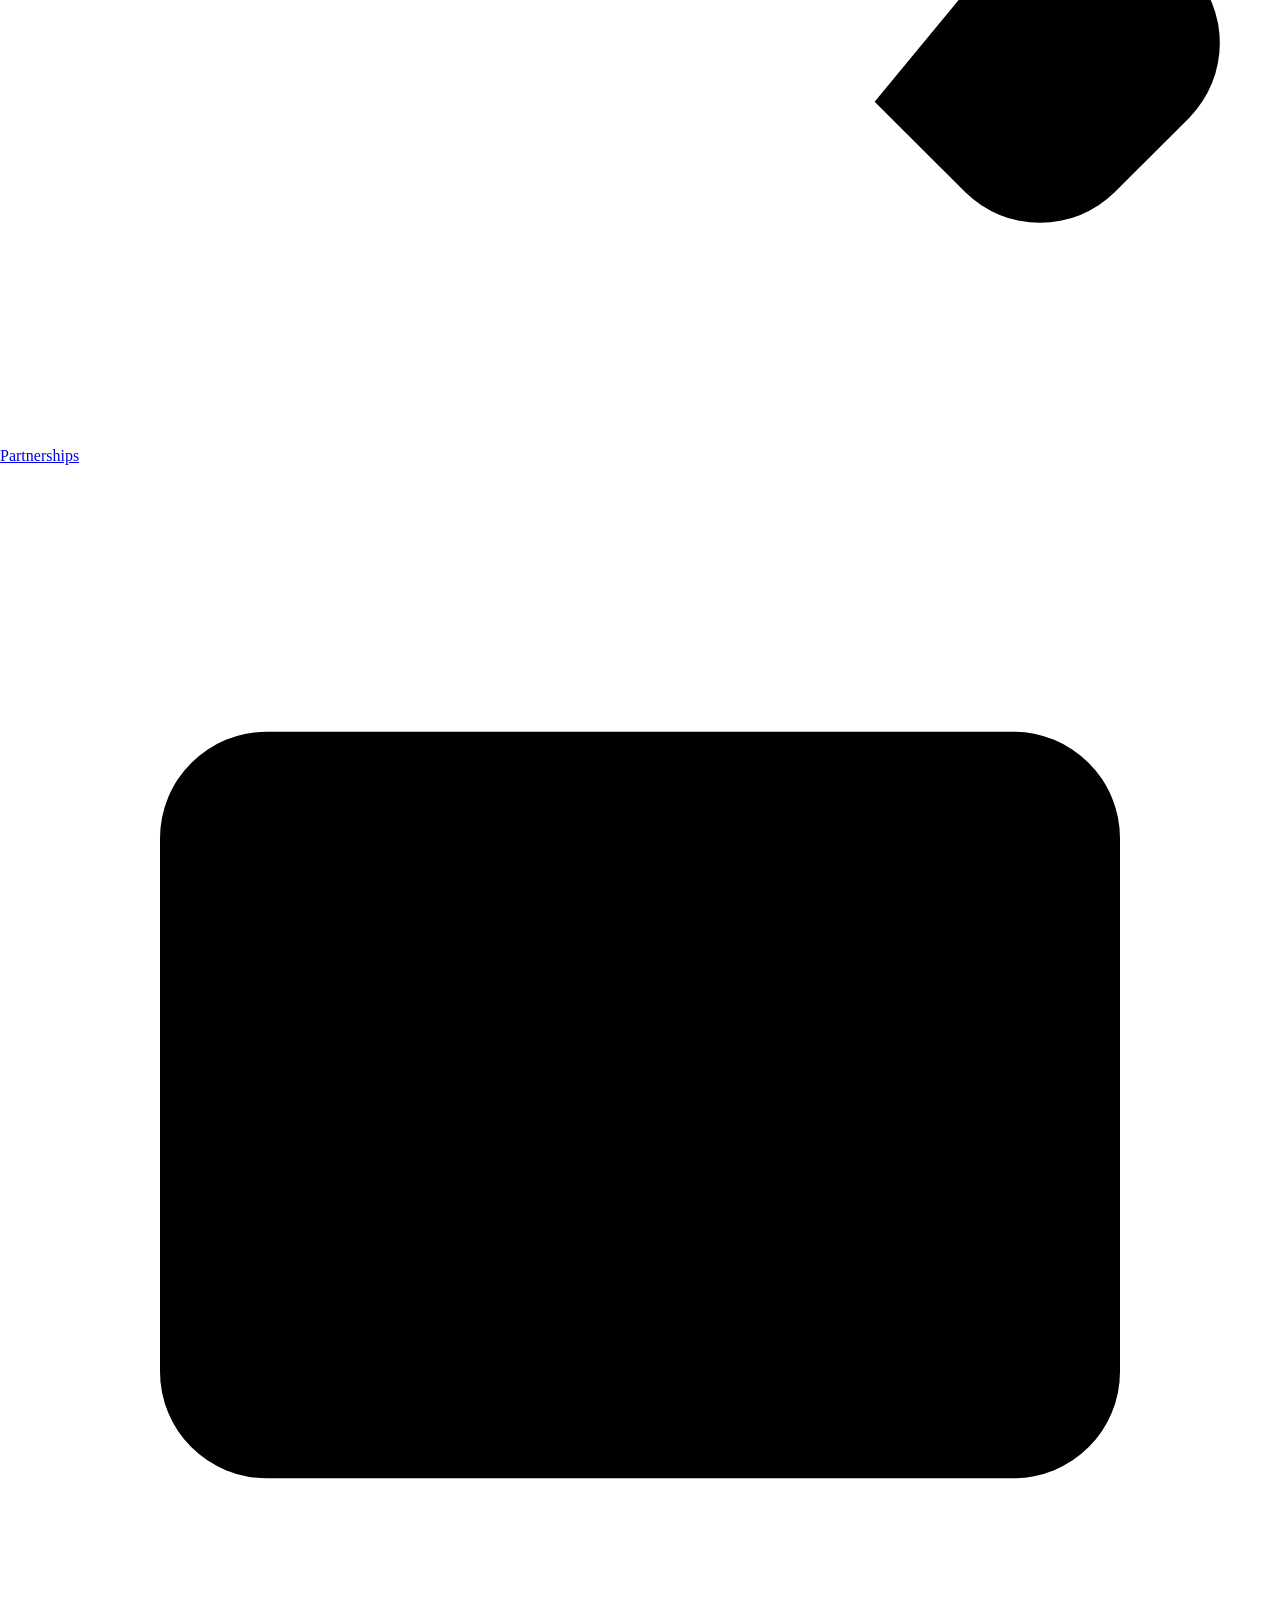
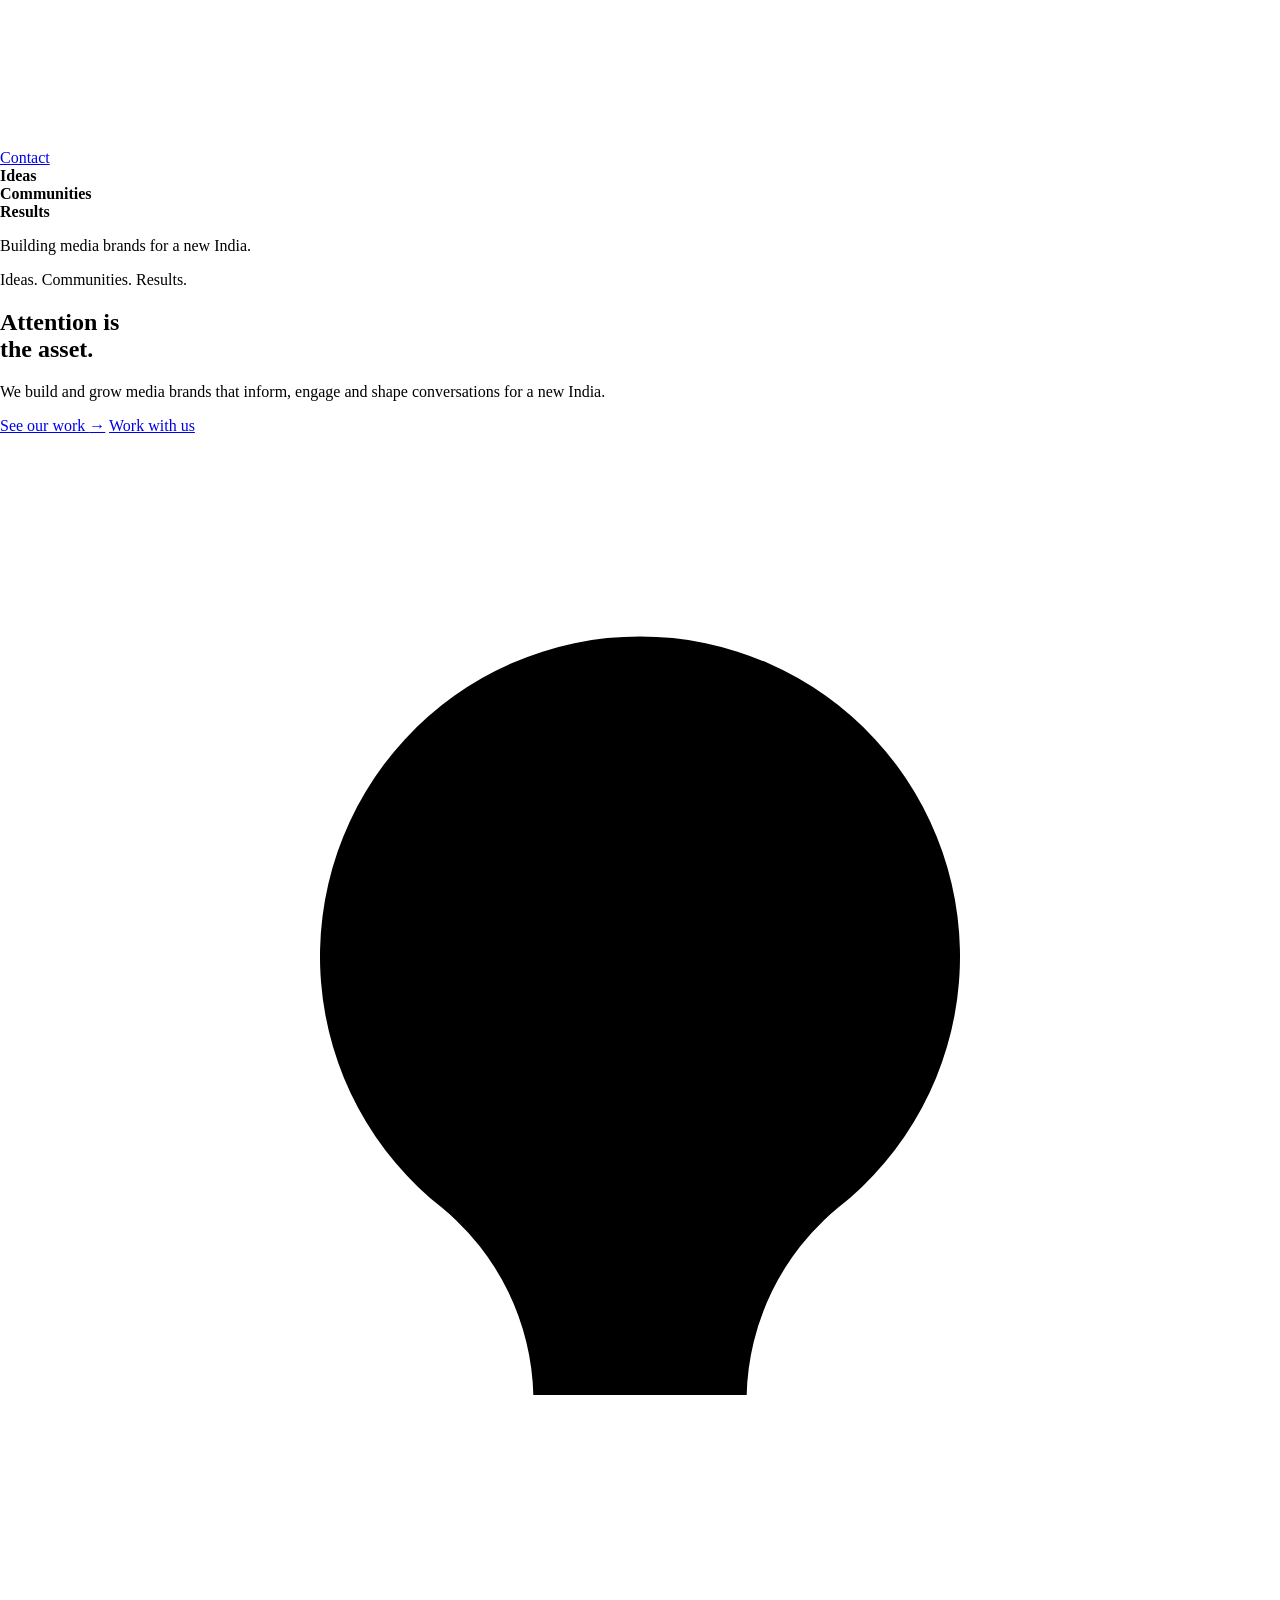
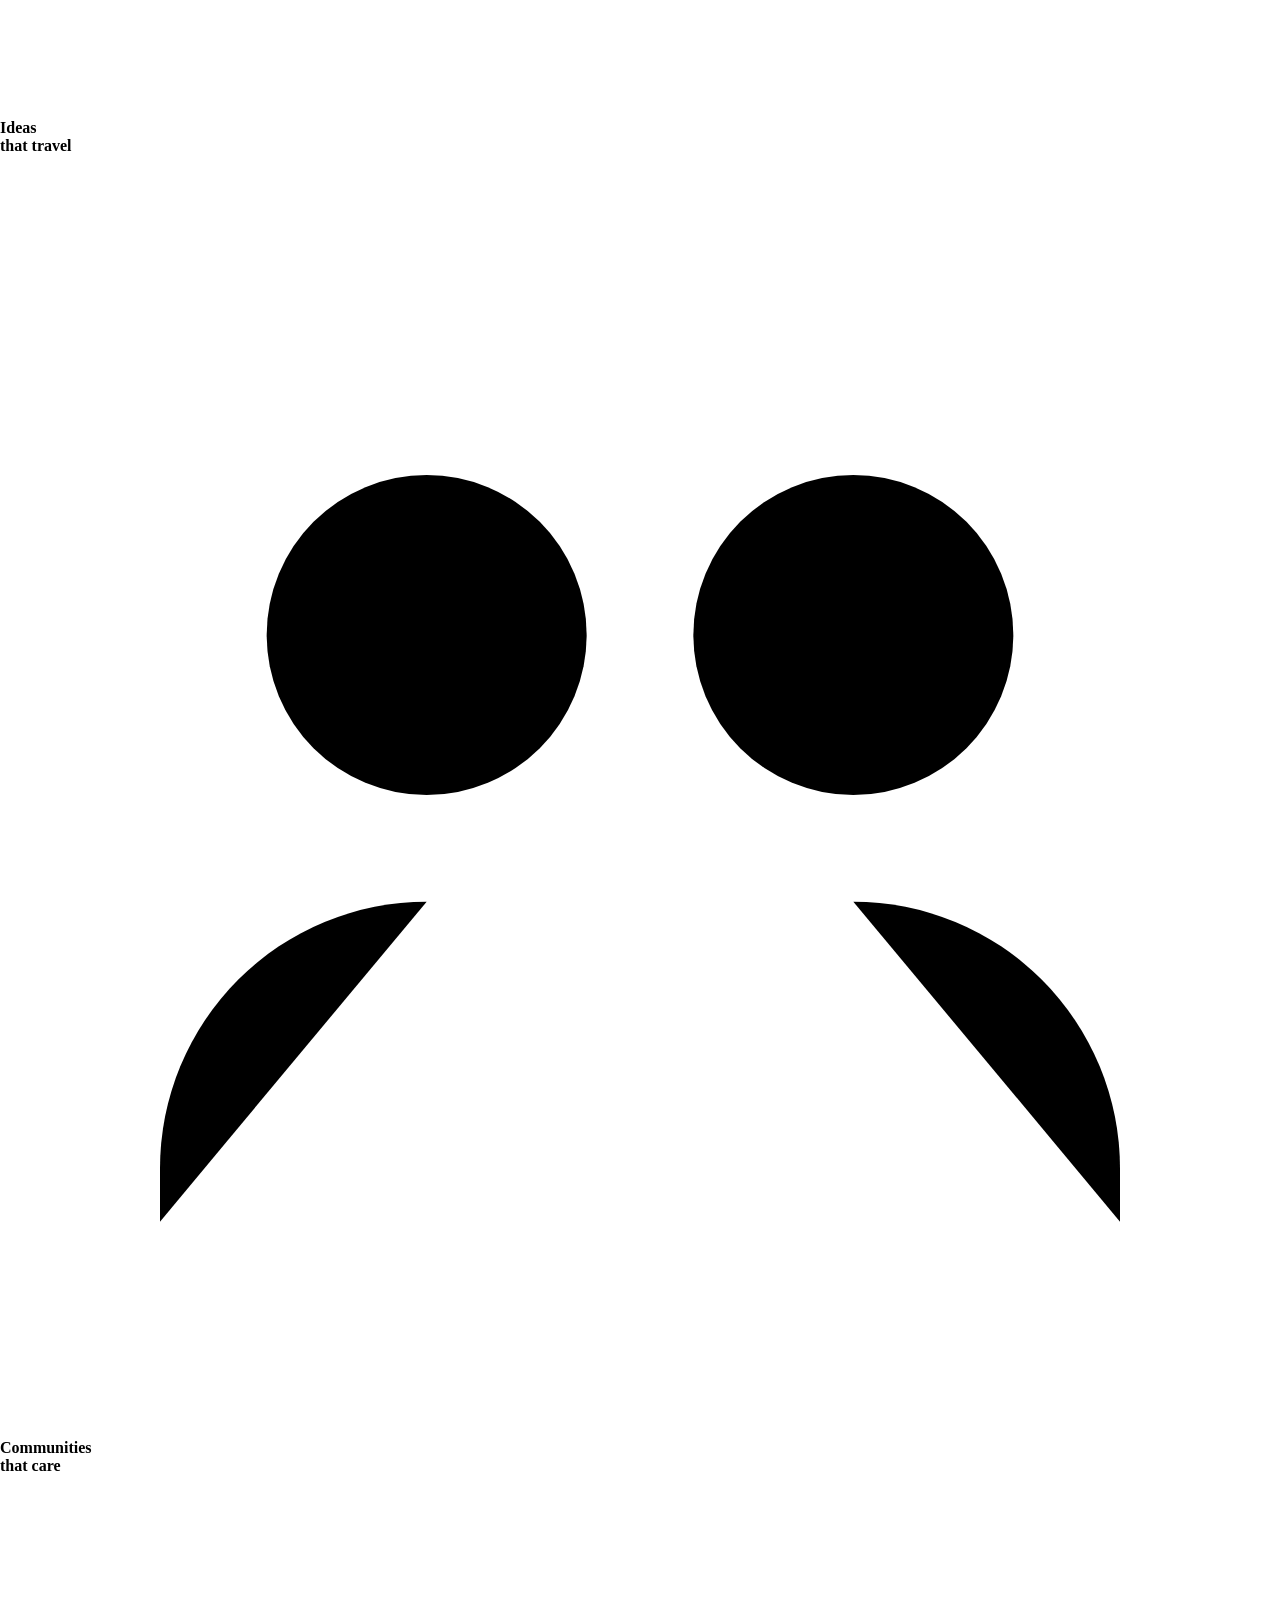
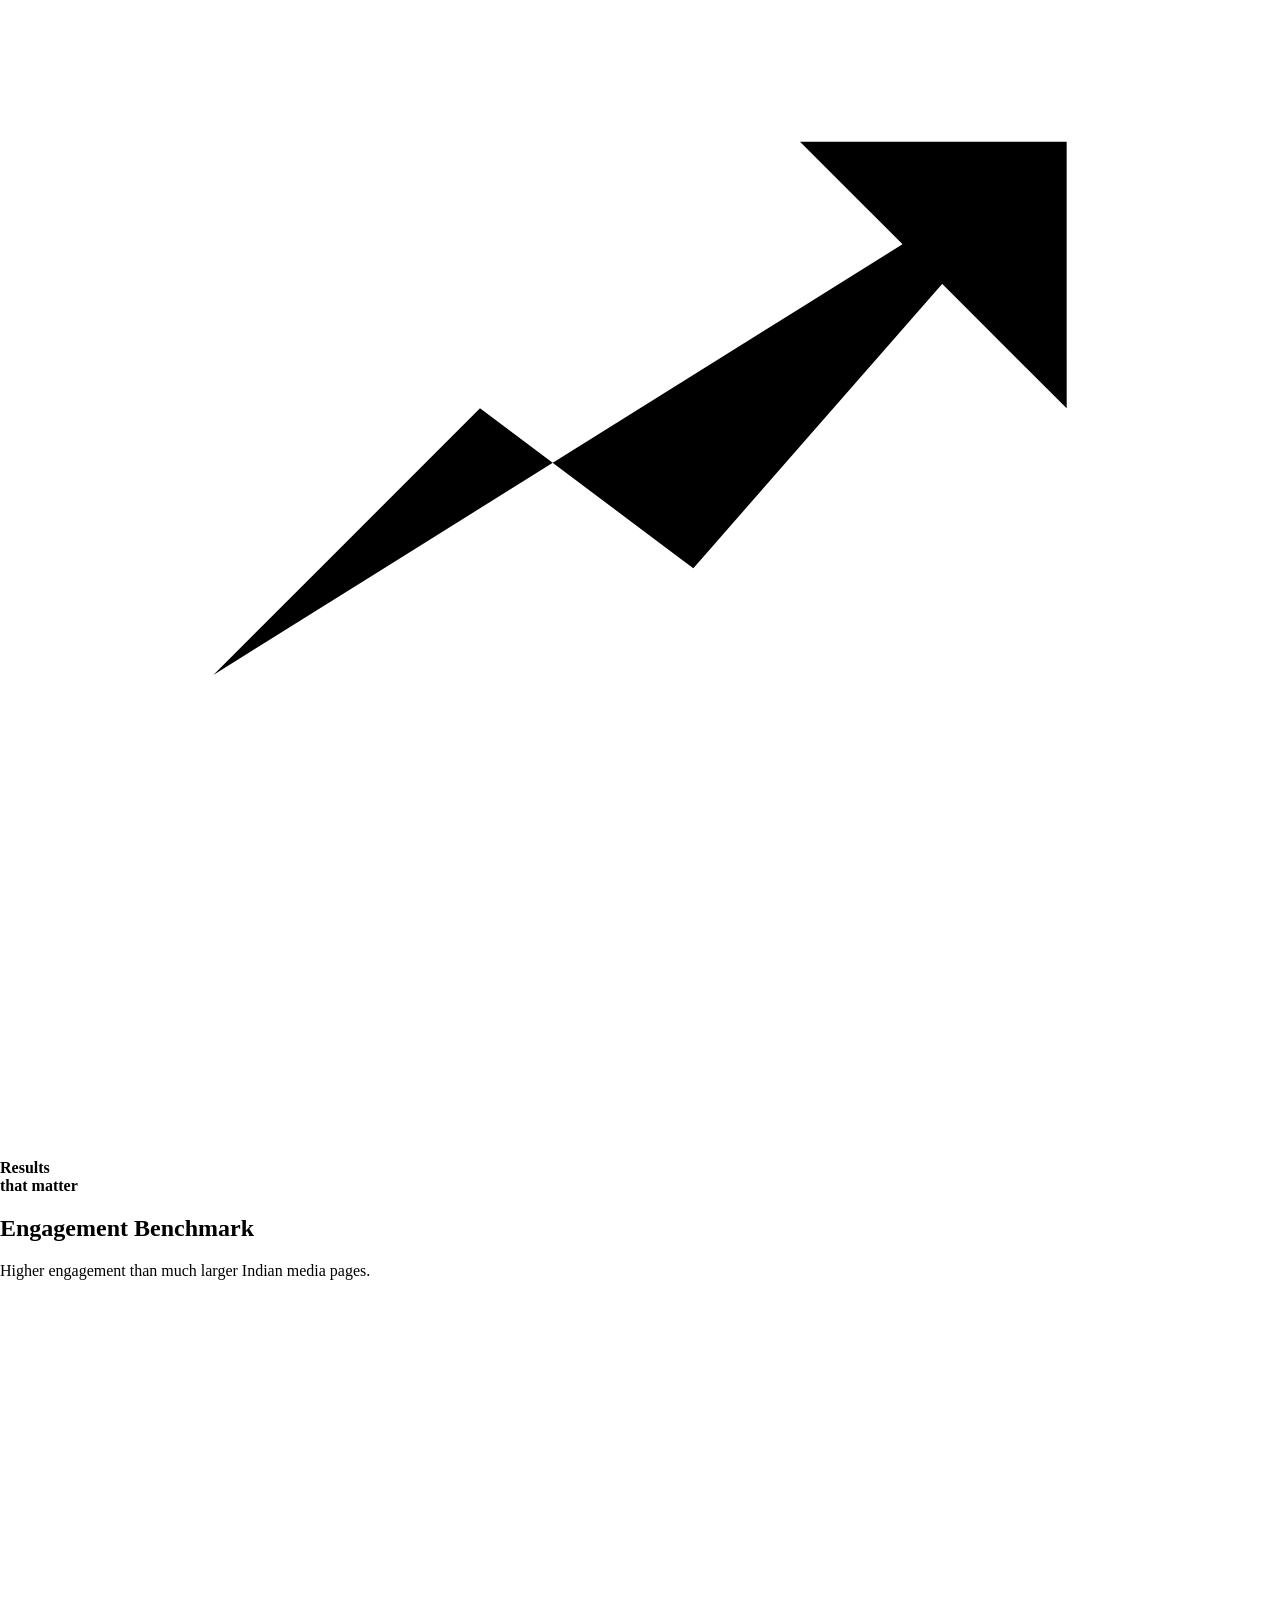
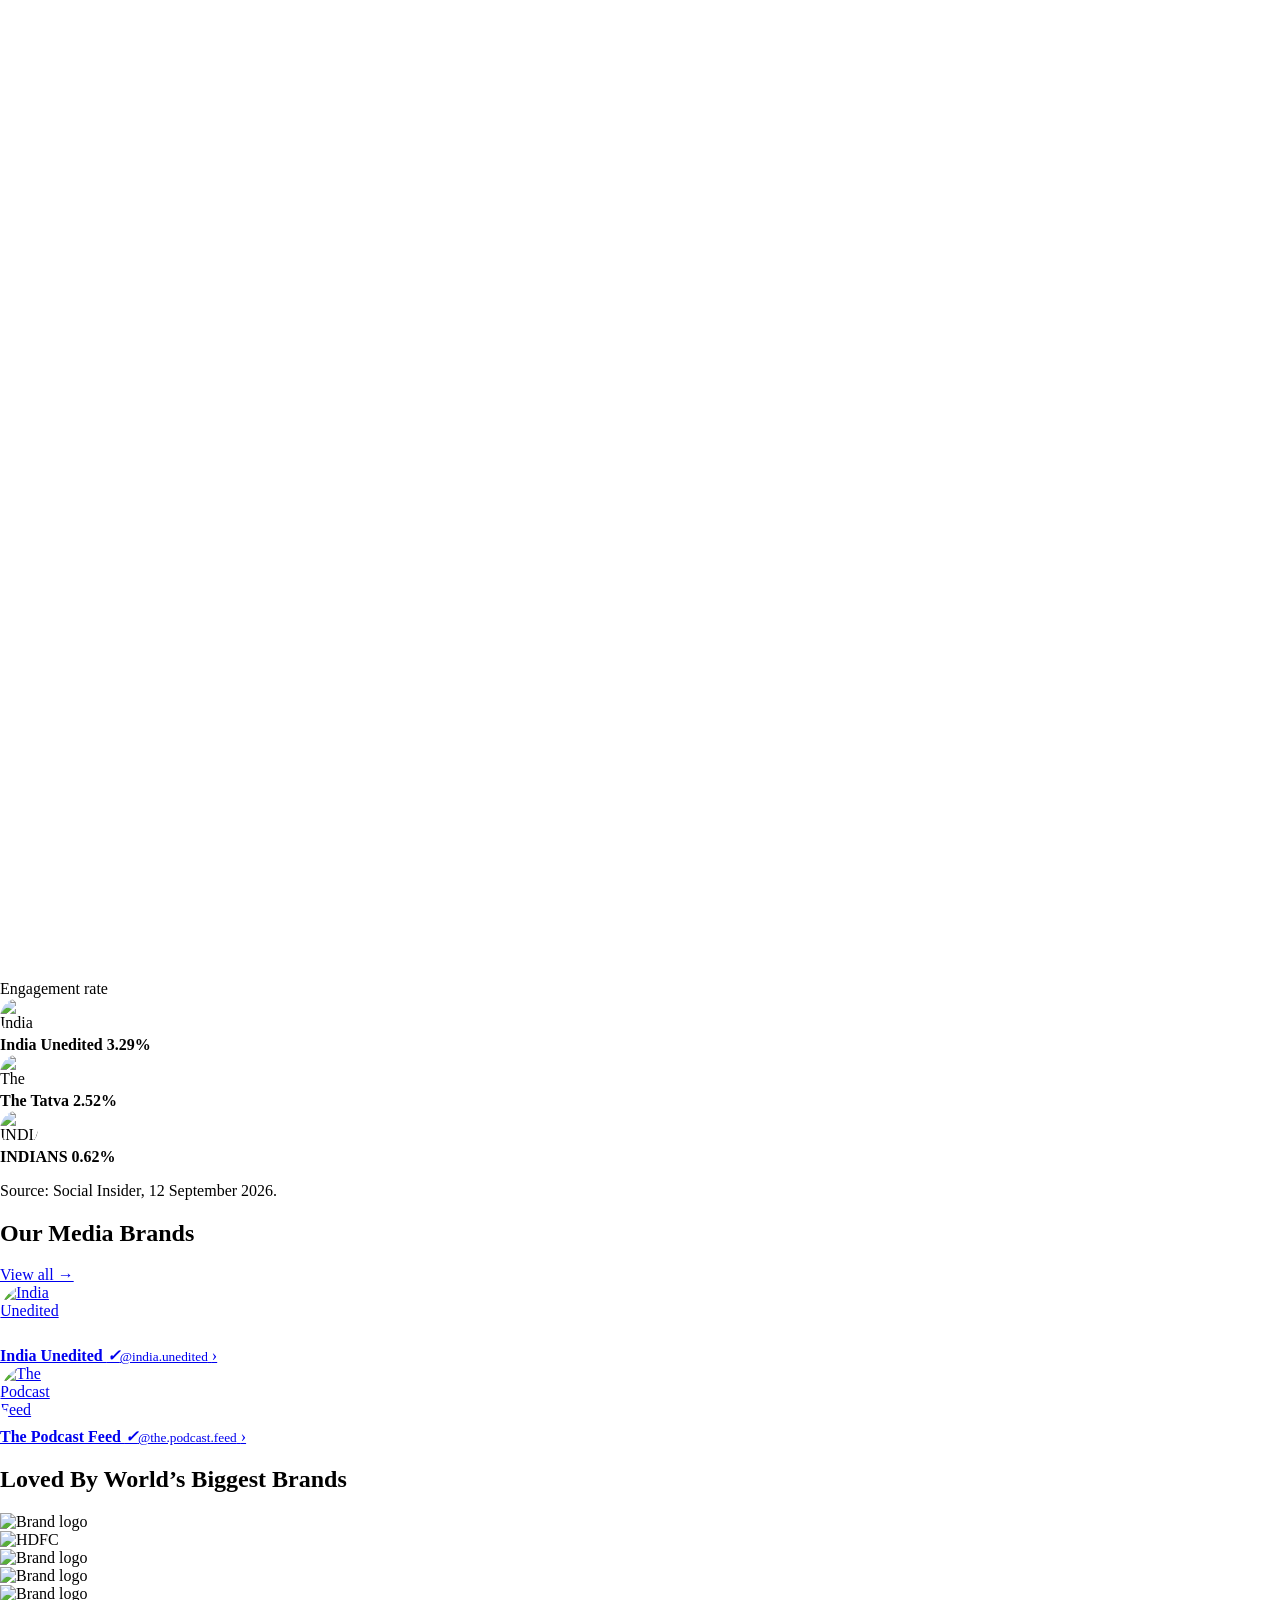
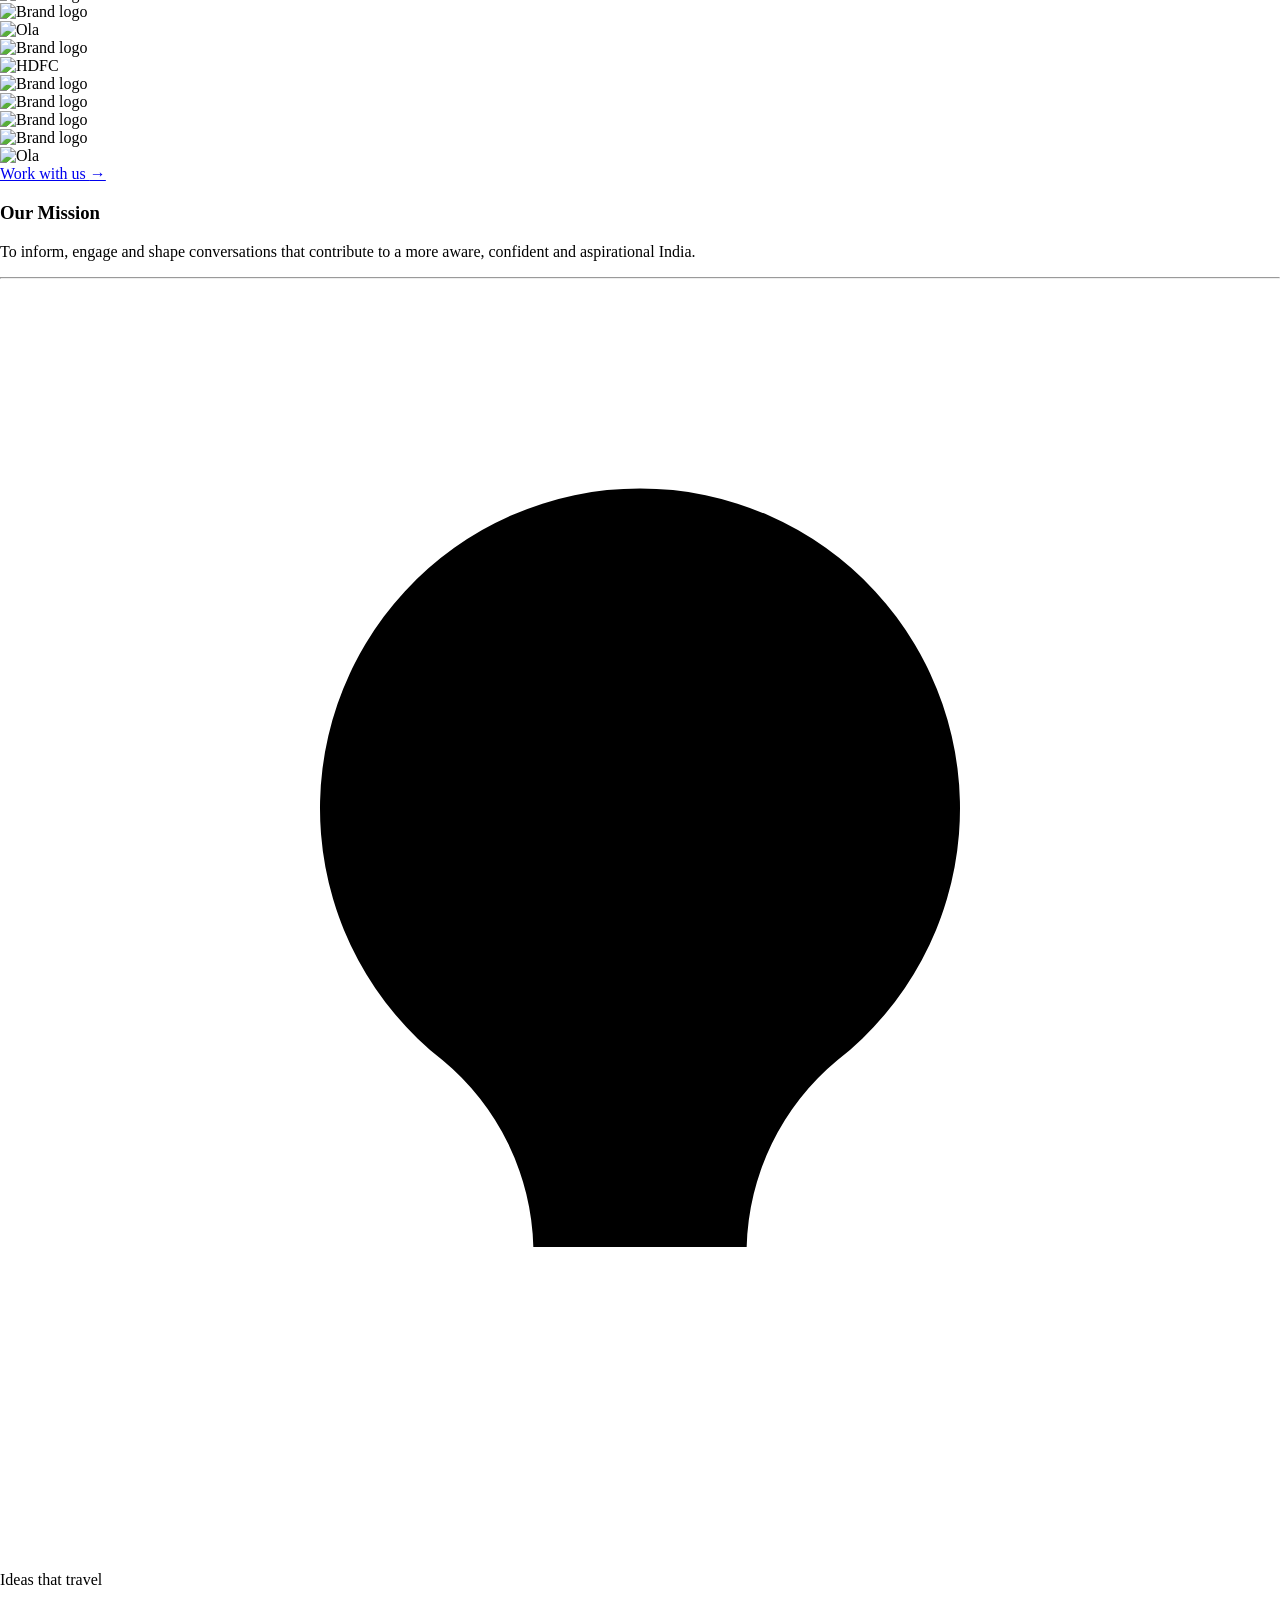
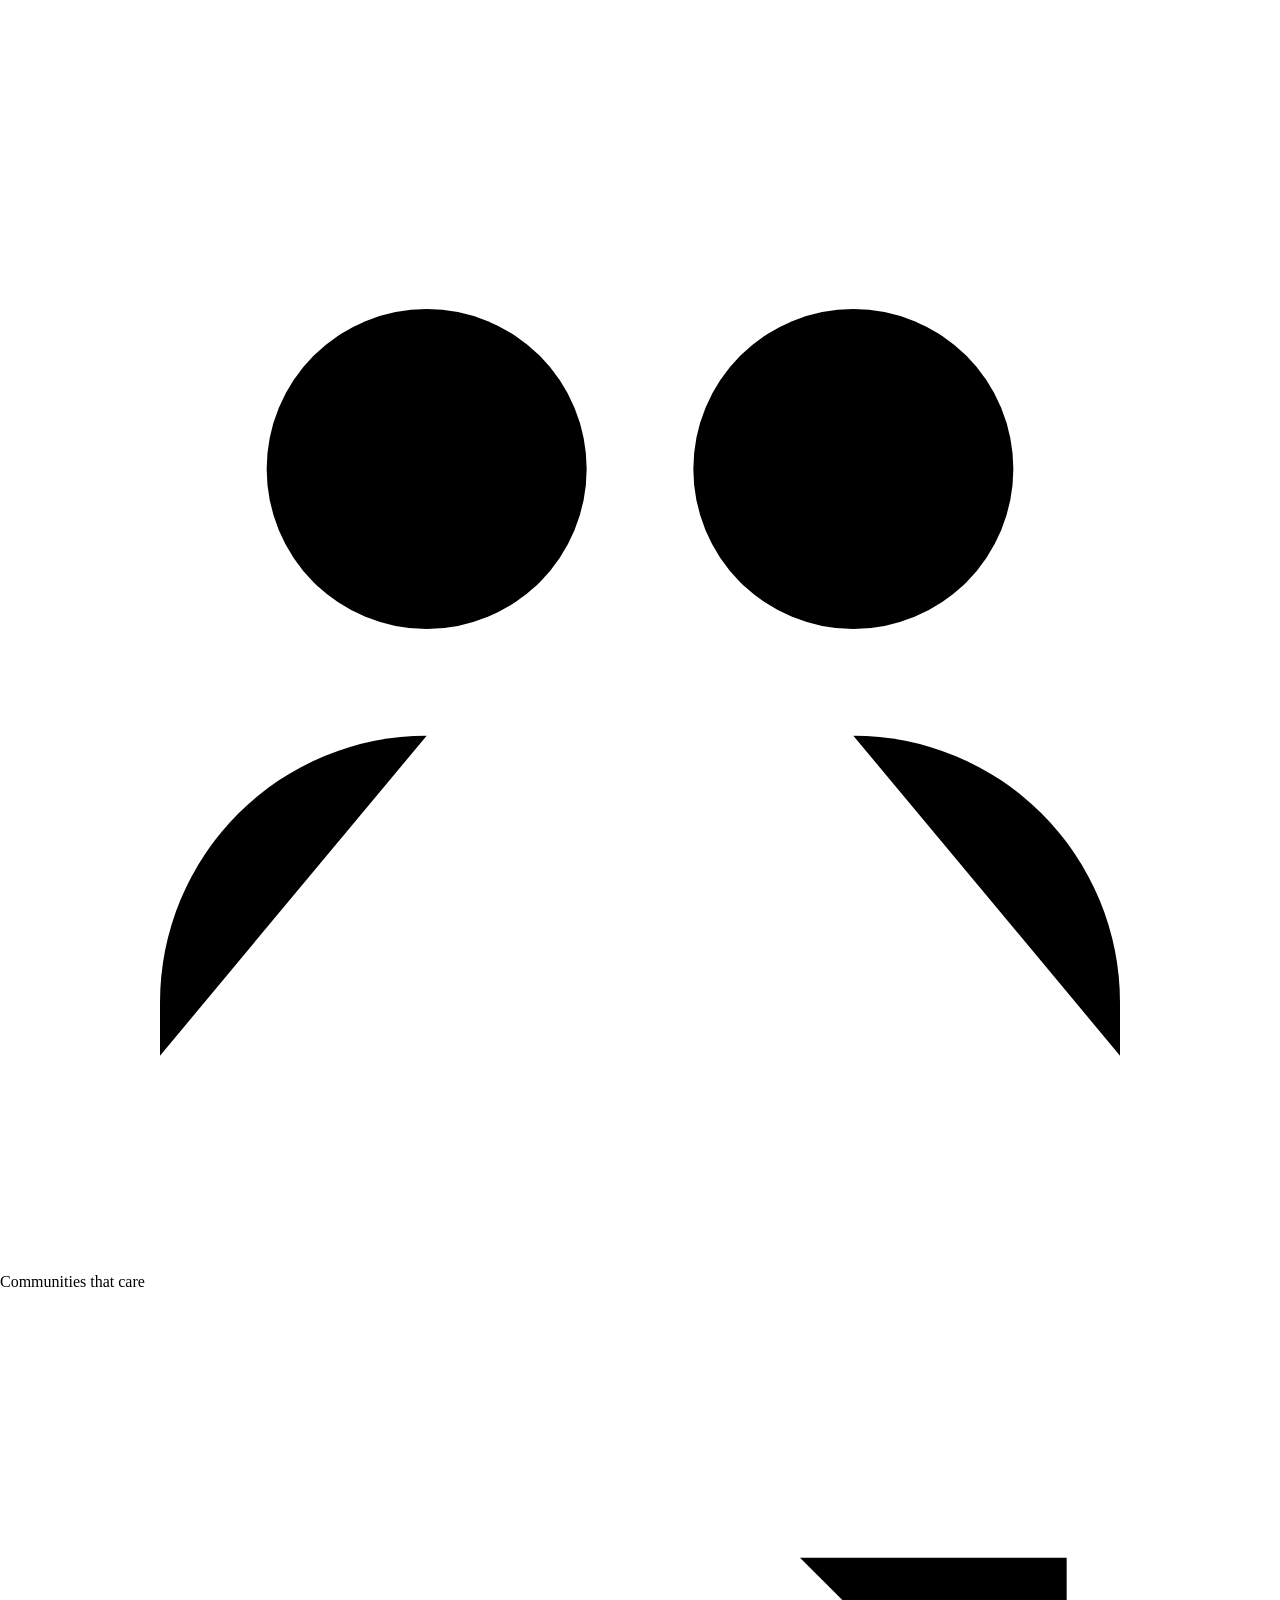
==== commit 6f004522: "Apply colorful icon system across homepage" ====
--- a/index.html
+++ b/index.html
@@ -13,7 +13,7 @@
   <link rel="preconnect" href="https://fonts.googleapis.com" />
   <link rel="preconnect" href="https://fonts.gstatic.com" crossorigin />
   <link href="https://fonts.googleapis.com/css2?family=DM+Sans:wght@400;500;600;700&family=Manrope:wght@500;600;700;800&display=swap" rel="stylesheet" />
-  <link rel="stylesheet" href="/acl-on-feed/styles.css?v=19-color-stats" />
+  <link rel="stylesheet" href="/acl-on-feed/styles.css?v=20-color-icons" />
 <style>
     html,body{margin:0;max-width:100%;overflow-x:hidden}
     img{display:block;max-width:100%;height:auto}
@@ -43,11 +43,11 @@
         <span>Media Company</span>
       </div>
       <nav class="sidebar-nav">
-        <a class="active" href="#home"><span class="nav-icon"><svg viewBox="0 0 24 24" aria-hidden="true"><path d="M3 10.8 12 3l9 7.8v9.2a1 1 0 0 1-1 1h-5.2v-6.5H9.2V21H4a1 1 0 0 1-1-1z"/></svg></span>Home</a>
-        <a href="#brands"><span class="nav-icon"><svg viewBox="0 0 24 24" aria-hidden="true"><circle cx="8" cy="8" r="3"/><circle cx="16" cy="8" r="3"/><path d="M3.5 20v-1.6A4.4 4.4 0 0 1 7.9 14h.2a4.4 4.4 0 0 1 4.4 4.4V20"/><path d="M13 15.1a4.5 4.5 0 0 1 3-.9h.2a4.3 4.3 0 0 1 4.3 4.3V20"/></svg></span>Brands</a>
-        <a href="#benchmark"><span class="nav-icon"><svg viewBox="0 0 24 24" aria-hidden="true"><path d="M4 20V11"/><path d="M10 20V4"/><path d="M16 20v-7"/><path d="M22 20H2"/></svg></span>Insights</a>
-        <a href="#contact"><span class="nav-icon"><svg viewBox="0 0 24 24" aria-hidden="true"><path d="m8.7 12.3 2.2 2.2a2.2 2.2 0 0 0 3.1 0l4.8-4.8"/><path d="m15.3 11.7-2.2-2.2a2.2 2.2 0 0 0-3.1 0l-4.8 4.8"/><path d="M7.6 6.4 5.9 4.7a2 2 0 0 0-2.8 0L1.7 6.1a2 2 0 0 0 0 2.8l2.1 2.1"/><path d="m16.4 17.6 1.7 1.7a2 2 0 0 0 2.8 0l1.4-1.4a2 2 0 0 0 0-2.8L20.2 13"/></svg></span>Partnerships</a>
-        <a href="#contact"><span class="nav-icon"><svg viewBox="0 0 24 24" aria-hidden="true"><rect x="3" y="5" width="18" height="14" rx="2"/><path d="m4 7 8 6 8-6"/></svg></span>Contact</a>
+        <a class="active" href="#home"><span class="nav-icon nav-home"><svg viewBox="0 0 24 24"><path d="M3 10.8 12 3l9 7.8v9.2a1 1 0 0 1-1 1h-5.2v-6.5H9.2V21H4a1 1 0 0 1-1-1z"/></svg></span>Home</a>
+        <a href="#brands"><span class="nav-icon nav-brands"><svg viewBox="0 0 24 24"><circle cx="8" cy="8" r="3"/><circle cx="16" cy="8" r="3"/><path d="M3.5 20v-1.6A4.4 4.4 0 0 1 7.9 14h.2a4.4 4.4 0 0 1 4.4 4.4V20"/><path d="M13 15.1a4.5 4.5 0 0 1 3-.9h.2a4.3 4.3 0 0 1 4.3 4.3V20"/></svg></span>Brands</a>
+        <a href="#benchmark"><span class="nav-icon nav-insights"><svg viewBox="0 0 24 24"><path d="M4 19V11"/><path d="M10 19V7"/><path d="M16 19V4"/><path d="M3 20h18"/></svg></span>Insights</a>
+        <a href="#contact"><span class="nav-icon nav-partners"><svg viewBox="0 0 24 24"><path d="m8.7 12.3 2.2 2.2a2.2 2.2 0 0 0 3.1 0l4.8-4.8"/><path d="m15.3 11.7-2.2-2.2a2.2 2.2 0 0 0-3.1 0l-4.8 4.8"/><path d="M7.6 6.4 5.9 4.7a2 2 0 0 0-2.8 0L1.7 6.1a2 2 0 0 0 0 2.8l2.1 2.1"/><path d="m16.4 17.6 1.7 1.7a2 2 0 0 0 2.8 0l1.4-1.4a2 2 0 0 0 0-2.8L20.2 13"/></svg></span>Partnerships</a>
+        <a href="#contact"><span class="nav-icon nav-contact"><svg viewBox="0 0 24 24"><rect x="3" y="5" width="18" height="14" rx="2"/><path d="m4 7 8 6 8-6"/></svg></span>Contact</a>
       </nav>
       <div class="sidebar-note">
         <b>Ideas<br>Communities<br>Results</b>
@@ -67,16 +67,16 @@
           </div>
         </div>
         <div class="hero-stack" aria-hidden="true">
-          <div class="glass-card gc1"><span>▥</span><b>Ideas<br>that travel</b></div>
-          <div class="glass-card gc2"><span>●●●</span><b>Communities<br>that care</b></div>
-          <div class="glass-card gc3"><span>↗</span><b>Results<br>that matter</b></div>
+          <div class="glass-card gc1"><span class="feature-icon idea-icon"><svg viewBox="0 0 24 24"><path d="M9 18h6"/><path d="M10 22h4"/><path d="M8.3 14.5A6 6 0 1 1 15.7 14.5 4.7 4.7 0 0 0 14 18h-4a4.7 4.7 0 0 0-1.7-3.5z"/></svg></span><b>Ideas<br>that travel</b></div>
+          <div class="glass-card gc2"><span class="feature-icon community-icon"><svg viewBox="0 0 24 24"><circle cx="8" cy="9" r="3"/><circle cx="16" cy="9" r="3"/><path d="M3 20v-1a5 5 0 0 1 5-5"/><path d="M21 20v-1a5 5 0 0 0-5-5"/></svg></span><b>Communities<br>that care</b></div>
+          <div class="glass-card gc3"><span class="feature-icon results-icon"><svg viewBox="0 0 24 24"><path d="M4 18V6"/><path d="m4 15 5-5 4 3 7-8"/><path d="M15 5h5v5"/></svg></span><b>Results<br>that matter</b></div>
         </div>
       </section>
 
       <section class="benchmark-panel section-block" id="benchmark">
         <div class="benchmark-head">
           <div><h2>Engagement Benchmark</h2><p>Higher engagement than much larger Indian media pages.</p></div>
-          <span class="benchmark-chip">▥ Engagement rate</span>
+          <span class="benchmark-chip"><span class="chip-icon"><svg viewBox="0 0 24 24"><path d="M4 19V11"/><path d="M10 19V7"/><path d="M16 19V4"/><path d="M3 20h18"/></svg></span>Engagement rate</span>
         </div>
         <div class="benchmark-rows">
           <div class="bench-item top">
@@ -140,9 +140,9 @@
         <p>To inform, engage and shape conversations that contribute to a more aware, confident and aspirational India.</p>
         <hr>
         <div class="mission-points">
-          <span><i>▥</i>Ideas that travel</span>
-          <span><i>●●●</i>Communities that care</span>
-          <span><i>↗</i>Results that matter</span>
+          <span><i class="mission-icon idea-icon"><svg viewBox="0 0 24 24"><path d="M9 18h6"/><path d="M10 22h4"/><path d="M8.3 14.5A6 6 0 1 1 15.7 14.5 4.7 4.7 0 0 0 14 18h-4a4.7 4.7 0 0 0-1.7-3.5z"/></svg></i>Ideas that travel</span>
+          <span><i class="mission-icon community-icon"><svg viewBox="0 0 24 24"><circle cx="8" cy="9" r="3"/><circle cx="16" cy="9" r="3"/><path d="M3 20v-1a5 5 0 0 1 5-5"/><path d="M21 20v-1a5 5 0 0 0-5-5"/></svg></i>Communities that care</span>
+          <span><i class="mission-icon results-icon"><svg viewBox="0 0 24 24"><path d="M4 18V6"/><path d="m4 15 5-5 4 3 7-8"/><path d="M15 5h5v5"/></svg></i>Results that matter</span>
         </div>
       </section>
 
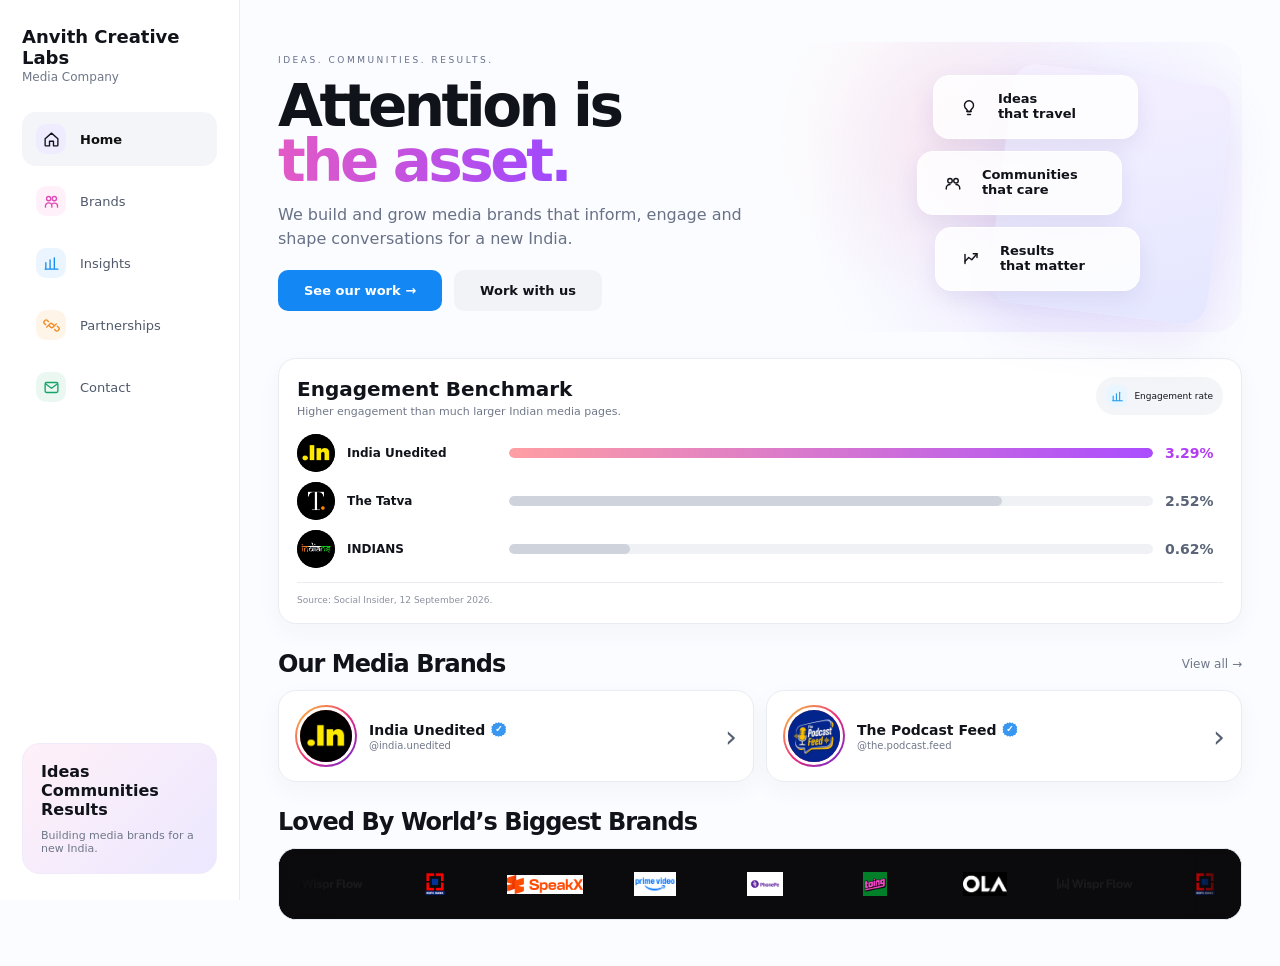
==== commit 21edb087: "Use portable relative paths in index.html" ====
--- a/index.html
+++ b/index.html
@@ -3,17 +3,13 @@
 <head>
   <meta charset="UTF-8" />
   <meta name="viewport" content="width=device-width, initial-scale=1.0" />
-  <script>
-    if (location.pathname === '/acl-on-feed') {
-      location.replace('/acl-on-feed/' + location.search + location.hash);
-    }
-  </script>
-  <meta name="description" content="Anvith Creative Labs is an independent digital media company building high-attention communities and brand-led storytelling in India." />
+  <meta name="color-scheme" content="light dark" />
+<meta name="description" content="Anvith Creative Labs is an independent digital media company building high-attention communities and brand-led storytelling in India." />
   <title>Anvith Creative Labs</title>
   <link rel="preconnect" href="https://fonts.googleapis.com" />
   <link rel="preconnect" href="https://fonts.gstatic.com" crossorigin />
   <link href="https://fonts.googleapis.com/css2?family=DM+Sans:wght@400;500;600;700&family=Manrope:wght@500;600;700;800&display=swap" rel="stylesheet" />
-  <link rel="stylesheet" href="/acl-on-feed/styles.css?v=20-color-icons" />
+  <link rel="stylesheet" href="./styles.css?v=21-dark-adaptive" />
 <style>
     html,body{margin:0;max-width:100%;overflow-x:hidden}
     img{display:block;max-width:100%;height:auto}
@@ -80,19 +76,19 @@
         </div>
         <div class="benchmark-rows">
           <div class="bench-item top">
-            <span class="bench-avatar"><img src="/acl-on-feed/assets/indians-unedited.jpg" alt="India Unedited"></span>
+            <span class="bench-avatar"><img src="./assets/indians-unedited.jpg" alt="India Unedited"></span>
             <b>India Unedited</b>
             <span class="bench-track"><i style="width:100%"></i></span>
             <strong>3.29%</strong>
           </div>
           <div class="bench-item">
-            <span class="bench-avatar"><img src="/acl-on-feed/assets/the-tatva.jpg" alt="The Tatva"></span>
+            <span class="bench-avatar"><img src="./assets/the-tatva.jpg" alt="The Tatva"></span>
             <b>The Tatva</b>
             <span class="bench-track"><i style="width:76.6%"></i></span>
             <strong>2.52%</strong>
           </div>
           <div class="bench-item">
-            <span class="bench-avatar"><img src="/acl-on-feed/assets/indians.jpg" alt="INDIANS"></span>
+            <span class="bench-avatar"><img src="./assets/indians.jpg" alt="INDIANS"></span>
             <b>INDIANS</b>
             <span class="bench-track"><i style="width:18.8%"></i></span>
             <strong>0.62%</strong>
@@ -104,14 +100,14 @@
       <section class="section-block" id="brands">
         <div class="section-head"><h2>Our Media Brands</h2><a href="#brands">View all →</a></div>
         <div class="brand-grid">
-          <a class="profile-card" href="/acl-on-feed/india-unedited.html">
-            <span class="profile-avatar"><img src="/acl-on-feed/assets/indians-unedited.jpg" alt="India Unedited"></span>
+          <a class="profile-card" href="./india-unedited.html">
+            <span class="profile-avatar"><img src="./assets/indians-unedited.jpg" alt="India Unedited"></span>
             <span class="profile-copy"><b>India Unedited <i class="verified-tick">✓</i></b><small>@india.unedited</small></span>
             <span class="profile-arrow">›</span>
           </a>
 
-          <a class="profile-card" href="/acl-on-feed/podcast-feed.html">
-            <span class="profile-avatar"><img src="/acl-on-feed/assets/the-podcast-feed.jpg" alt="The Podcast Feed"></span>
+          <a class="profile-card" href="./podcast-feed.html">
+            <span class="profile-avatar"><img src="./assets/the-podcast-feed.jpg" alt="The Podcast Feed"></span>
             <span class="profile-copy"><b>The Podcast Feed <i class="verified-tick">✓</i></b><small>@the.podcast.feed</small></span>
             <span class="profile-arrow">›</span>
           </a>
@@ -122,8 +118,8 @@
   <div class="section-head"><h2>Loved By World’s Biggest Brands</h2></div>
   <div class="logo-marquee" aria-label="Brand partners">
     <div class="logo-track">
-      <div class="logo-group"><div class="brand-logo-item"><img src="/acl-on-feed/assets/6a5530f6c6b8089d2b324c68_logo-full-dark.png" alt="Brand logo"></div><div class="brand-logo-item"><img src="/acl-on-feed/assets/HDFC-LOGO.png" alt="HDFC"></div><div class="brand-logo-item"><img src="/acl-on-feed/assets/images-1.png" alt="Brand logo"></div><div class="brand-logo-item"><img src="/acl-on-feed/assets/images-2.png" alt="Brand logo"></div><div class="brand-logo-item"><img src="/acl-on-feed/assets/images.png" alt="Brand logo"></div><div class="brand-logo-item"><img src="/acl-on-feed/assets/unnamed.png" alt="Brand logo"></div><div class="brand-logo-item"><img src="/acl-on-feed/assets/white_ola_logo.webp" alt="Ola"></div></div>
-      <div class="logo-group" aria-hidden="true"><div class="brand-logo-item"><img src="/acl-on-feed/assets/6a5530f6c6b8089d2b324c68_logo-full-dark.png" alt="Brand logo"></div><div class="brand-logo-item"><img src="/acl-on-feed/assets/HDFC-LOGO.png" alt="HDFC"></div><div class="brand-logo-item"><img src="/acl-on-feed/assets/images-1.png" alt="Brand logo"></div><div class="brand-logo-item"><img src="/acl-on-feed/assets/images-2.png" alt="Brand logo"></div><div class="brand-logo-item"><img src="/acl-on-feed/assets/images.png" alt="Brand logo"></div><div class="brand-logo-item"><img src="/acl-on-feed/assets/unnamed.png" alt="Brand logo"></div><div class="brand-logo-item"><img src="/acl-on-feed/assets/white_ola_logo.webp" alt="Ola"></div></div>
+      <div class="logo-group"><div class="brand-logo-item"><img src="./assets/6a5530f6c6b8089d2b324c68_logo-full-dark.png" alt="Brand logo"></div><div class="brand-logo-item"><img src="./assets/HDFC-LOGO.png" alt="HDFC"></div><div class="brand-logo-item"><img src="./assets/images-1.png" alt="Brand logo"></div><div class="brand-logo-item"><img src="./assets/images-2.png" alt="Brand logo"></div><div class="brand-logo-item"><img src="./assets/images.png" alt="Brand logo"></div><div class="brand-logo-item"><img src="./assets/unnamed.png" alt="Brand logo"></div><div class="brand-logo-item"><img src="./assets/white_ola_logo.webp" alt="Ola"></div></div>
+      <div class="logo-group" aria-hidden="true"><div class="brand-logo-item"><img src="./assets/6a5530f6c6b8089d2b324c68_logo-full-dark.png" alt="Brand logo"></div><div class="brand-logo-item"><img src="./assets/HDFC-LOGO.png" alt="HDFC"></div><div class="brand-logo-item"><img src="./assets/images-1.png" alt="Brand logo"></div><div class="brand-logo-item"><img src="./assets/images-2.png" alt="Brand logo"></div><div class="brand-logo-item"><img src="./assets/images.png" alt="Brand logo"></div><div class="brand-logo-item"><img src="./assets/unnamed.png" alt="Brand logo"></div><div class="brand-logo-item"><img src="./assets/white_ola_logo.webp" alt="Ola"></div></div>
     </div>
   </div>
 </section>
--- a/styles.css
+++ b/styles.css
@@ -0,0 +1,598 @@
+
+@import url('https://fonts.googleapis.com/css2?family=Manrope:wght@400;500;600;700;800&display=swap');
+
+:root{
+  --text:#11131a;
+  --muted:#6f7788;
+  --line:#e9ecf2;
+  --bg:#fbfcff;
+  --blue:#1387f4;
+  --violet:#9d48ff;
+  --pink:#e35ac6;
+  --card:#fff;
+}
+
+*{box-sizing:border-box}
+html{scroll-behavior:smooth}
+body{margin:0;font-family:Manrope,system-ui,sans-serif;color:var(--text);background:var(--bg)}
+a{text-decoration:none;color:inherit}
+img{display:block;max-width:100%}
+button{font:inherit}
+
+.app-shell{min-height:100vh}
+.topbar{display:none}
+
+.desktop-sidebar{
+  position:fixed;inset:0 auto 0 0;width:240px;background:#fff;border-right:1px solid var(--line);
+  padding:26px 22px;display:flex;flex-direction:column;z-index:20
+}
+.sidebar-brand strong{display:block;font-size:18px}
+.sidebar-brand span{display:block;color:var(--muted);font-size:12px;margin-top:2px}
+.sidebar-nav{display:grid;gap:8px;margin-top:28px}
+.sidebar-nav a{display:flex;align-items:center;gap:14px;padding:12px 14px;border-radius:14px;color:#4f596b;font-size:13px}
+.sidebar-nav a span{font-size:20px;width:24px;text-align:center}
+.sidebar-nav a.active{background:#f4f5f8;color:#111;font-weight:700}
+.sidebar-note{margin-top:auto;border-radius:18px;padding:18px;background:linear-gradient(135deg,#fff0f8,#ece8ff);border:1px solid #f0eafa}
+.sidebar-note b{font-size:16px;line-height:1.08}
+.sidebar-note p{font-size:11px;color:var(--muted);margin:10px 0 0}
+
+.main-column{margin-left:240px;margin-right:360px;min-height:100vh;padding:42px 38px 46px}
+
+.hero-ref{
+  display:grid;grid-template-columns:minmax(0,1.1fr) minmax(280px,.9fr);align-items:center;gap:28px;
+  min-height:290px;
+  background:
+    radial-gradient(circle at 70% 32%,rgba(255,189,199,.23),transparent 25%),
+    radial-gradient(circle at 82% 55%,rgba(153,118,255,.16),transparent 32%);
+  border-radius:28px;padding:12px 0 20px
+}
+.eyebrow{text-transform:uppercase;letter-spacing:.28em;font-size:9px;color:#677089;margin:0 0 14px}
+.hero-copy-ref h1{font-size:58px;line-height:.95;letter-spacing:-.06em;margin:0 0 14px}
+.hero-copy-ref h1 span{background:linear-gradient(90deg,var(--pink),var(--violet));-webkit-background-clip:text;background-clip:text;color:transparent}
+.hero-copy-ref>p:not(.eyebrow){font-size:16px;line-height:1.45;color:#687186;max-width:540px;margin:0}
+.hero-buttons{display:flex;gap:12px;margin-top:20px}
+.hero-buttons a{padding:13px 26px;border-radius:10px;font-weight:700;font-size:13px}
+.primary-btn{background:var(--blue);color:#fff}
+.secondary-btn{background:#f2f3f6}
+.hero-stack{position:relative;min-height:230px;display:flex;flex-direction:column;justify-content:center;align-items:center;gap:12px}
+.hero-stack:before{content:"";position:absolute;width:220px;height:240px;border-radius:24px;background:linear-gradient(160deg,#f6f0ff,#e4e7ff);transform:rotate(7deg);right:22px;top:6px;box-shadow:0 20px 50px rgba(120,88,220,.12)}
+.glass-card{position:relative;z-index:2;width:205px;padding:14px 18px;border-radius:16px;background:#ffffffd9;border:1px solid #fff;box-shadow:0 8px 22px rgba(89,71,147,.10);display:grid;grid-template-columns:34px 1fr;gap:12px;align-items:center}
+.glass-card span{font-size:24px;background:linear-gradient(135deg,var(--violet),var(--pink));-webkit-background-clip:text;background-clip:text;color:transparent}
+.glass-card b{font-size:13px;line-height:1.15}.gc1{transform:translateX(4px)}.gc2{transform:translateX(-12px)}.gc3{transform:translateX(6px)}
+
+.section-block{margin-top:26px}
+.section-head{display:flex;align-items:center;justify-content:space-between;margin-bottom:12px}
+.section-head h2{font-size:24px;letter-spacing:-.04em;margin:0}
+.section-head a{font-size:12px;color:#6f7888}
+
+.brand-grid{display:grid;grid-template-columns:1fr 1fr;gap:12px}
+.profile-card{display:grid;grid-template-columns:62px minmax(0,1fr) auto auto;grid-template-rows:auto;column-gap:12px;align-items:center;background:#fff;border:1px solid var(--line);border-radius:18px;padding:14px 16px;box-shadow:0 8px 24px rgba(34,43,70,.04)}
+.profile-avatar{width:62px;height:62px;padding:2px;border-radius:50%;background:linear-gradient(135deg,#f9ce34,#ee2a7b 52%,#6228d7);grid-row:1}
+.profile-avatar img{width:100%;height:100%;object-fit:cover;border-radius:50%;border:3px solid #fff}
+.profile-copy{align-self:center;min-width:0}.profile-copy b{display:flex;align-items:center;gap:5px;font-size:14px;white-space:nowrap}.profile-copy small{display:block;color:var(--muted);font-size:10px;margin-top:2px}
+.profile-arrow{font-size:30px;color:#536072;align-self:center}
+.profile-followers{display:flex;align-items:baseline;gap:4px;white-space:nowrap}.profile-followers b{font-size:14px}.profile-followers small{font-size:10px;color:var(--muted)}
+.profile-divider{grid-row:2;width:1px;background:#d9dde5;justify-self:center}
+
+.benchmark-panel{background:#fff;border:1px solid var(--line);border-radius:18px;padding:18px;box-shadow:0 8px 24px rgba(34,43,70,.04)}
+.benchmark-head{display:flex;align-items:flex-start;justify-content:space-between;gap:16px;margin-bottom:16px}
+.benchmark-head h2{font-size:20px;margin:0 0 4px}.benchmark-head p{font-size:11px;color:var(--muted);margin:0}
+.benchmark-chip{background:#f4f5f8;border-radius:999px;padding:8px 10px;font-size:9px}
+.benchmark-rows{display:grid;gap:10px}
+.bench-item{display:grid;grid-template-columns:38px 150px 1fr 58px;gap:12px;align-items:center}
+.bench-avatar{width:38px;height:38px;border-radius:50%;overflow:hidden;background:#111}
+.bench-avatar img{width:100%;height:100%;object-fit:cover}
+.bench-item>b{font-size:12px}
+.bench-track{height:10px;border-radius:999px;background:#eff1f5;overflow:hidden}
+.bench-track i{display:block;height:100%;border-radius:999px;background:#cfd4dc}
+.bench-item.top .bench-track i{background:linear-gradient(90deg,#ff9ea3,#ab4dff)}
+.bench-item strong{font-size:14px;color:#596477}.bench-item.top strong{color:#b23df2}
+
+.work-grid{display:grid;grid-template-columns:repeat(3,1fr);gap:10px}
+.work-card{position:relative;border-radius:14px;overflow:hidden;aspect-ratio:1.7/1;background:#111}
+.work-card img{width:100%;height:100%;object-fit:cover}
+.reel-mark{position:absolute;right:10px;top:8px;color:#fff;font-size:18px;text-shadow:0 1px 6px #000}
+
+.desktop-rail{position:fixed;inset:0 0 0 auto;width:360px;background:#fff;border-left:1px solid var(--line);padding:20px 22px 26px;overflow:auto;z-index:15}
+.rail-cta{margin-left:auto;display:flex;width:max-content;background:#111827;color:#fff;padding:12px 18px;border-radius:10px;font-size:12px;font-weight:700}
+.rail-card{border:1px solid var(--line);border-radius:18px;padding:20px;margin-top:18px;box-shadow:0 8px 24px rgba(34,43,70,.03)}
+.rail-card h3{font-size:22px;margin:0 0 10px}.rail-card p{font-size:12px;line-height:1.5;color:#697286;margin:0}
+.rail-card hr{border:0;border-top:1px solid var(--line);margin:18px 0}
+.mission-points{display:grid;gap:16px}.mission-points span{display:flex;gap:12px;align-items:center;font-size:12px}.mission-points i{font-style:normal;color:var(--pink);font-size:18px}
+.stats-card{display:grid;gap:16px}.stats-card>div{display:flex;align-items:center;gap:12px}.stats-card>div>span{font-size:22px}.stats-card p{display:grid}.stats-card b{font-size:18px;color:#141720}.stats-card small{font-size:11px;color:#6b7382}
+.contact-card{background:linear-gradient(135deg,#ffe8f5,#ece8ff)}.contact-card h3{font-size:24px}.contact-card a{display:inline-flex;margin-top:14px;background:#111827;color:#fff;border-radius:10px;padding:10px 14px;font-size:11px}
+.rail-footer{margin-top:18px;color:#8a91a0;font-size:9px}.rail-footer div{display:flex;gap:12px;margin-top:8px}
+
+.mobile-bottom{display:none}
+
+@media(max-width:1100px){
+  .desktop-rail{display:none}
+  .main-column{margin-right:0}
+}
+@media(max-width:760px){
+  .desktop-sidebar,.desktop-rail{display:none}
+  .topbar{display:flex;align-items:flex-start;justify-content:space-between;padding:18px 16px 6px;background:#fff}
+  .brand-title strong{display:block;font-size:16px}.brand-title span{display:block;font-size:11px;color:var(--muted);margin-top:2px}
+  .menu-btn{border:0;background:transparent;font-size:26px}
+  .main-column{margin:0;padding:0 16px 86px;background:#fff}
+  .hero-ref{grid-template-columns:1.15fr .85fr;gap:8px;min-height:320px;padding:28px 0 20px;border-radius:0}
+  .eyebrow{display:none}
+  .hero-copy-ref h1{font-size:43px;line-height:.96;margin-bottom:14px}
+  .hero-copy-ref>p:not(.eyebrow){font-size:13px;line-height:1.45}
+  .hero-buttons{gap:10px;margin-top:18px}.hero-buttons a{padding:12px 18px;font-size:11px}
+  .hero-stack{min-height:200px;gap:9px}
+  .hero-stack:before{width:155px;height:195px;right:0;top:10px}
+  .glass-card{width:155px;padding:11px 12px;grid-template-columns:26px 1fr;border-radius:14px}
+  .glass-card span{font-size:20px}.glass-card b{font-size:10px}
+
+  .section-block{margin-top:24px}
+  .section-head h2{font-size:21px}.section-head a{font-size:10px}
+  .brand-grid{gap:10px}
+  .profile-card{grid-template-columns:48px 1fr auto;column-gap:10px;row-gap:12px;padding:12px;border-radius:18px}
+  .profile-avatar{width:48px;height:48px}
+  .profile-copy b{font-size:11px}.profile-copy small{font-size:8px}
+  .profile-stat b{font-size:14px}.profile-stat small{font-size:8px}
+  .profile-arrow{font-size:25px}
+
+  .benchmark-panel{padding:16px;border-radius:18px}
+  .benchmark-head h2{font-size:18px}.benchmark-head p{font-size:9px}.benchmark-chip{font-size:8px}
+  .bench-item{grid-template-columns:34px 95px 1fr 46px;gap:9px}
+  .bench-avatar{width:34px;height:34px}.bench-item>b{font-size:10px}.bench-item strong{font-size:11px}.bench-track{height:9px}
+
+  .work-grid{gap:8px}.work-card{aspect-ratio:.86/1;border-radius:12px}
+  .mobile-bottom{position:fixed;left:0;right:0;bottom:0;height:68px;background:#fff;border-top:1px solid var(--line);display:grid;grid-template-columns:repeat(5,1fr);z-index:30}
+  .mobile-bottom a{display:flex;flex-direction:column;align-items:center;justify-content:center;gap:3px;color:#626b7a}
+  .mobile-bottom a.active{color:#111}.mobile-bottom span{font-size:22px}.mobile-bottom small{font-size:8px}
+}
+
+
+/* Refresh-stability and responsive hardening */
+.profile-avatar,.bench-avatar{
+  position:relative;
+  overflow:hidden;
+  border-radius:999px;
+  flex:0 0 auto;
+  aspect-ratio:1/1;
+}
+.profile-avatar img,.bench-avatar img{
+  display:block;
+  width:100%;
+  height:100%;
+  max-width:none;
+  object-fit:cover;
+  object-position:center;
+  border-radius:999px;
+}
+.profile-card,.bench-item,.brand-grid,.benchmark-panel,.main-column{
+  min-width:0;
+}
+.hero-copy-ref,.profile-copy,.bench-item>b{
+  min-width:0;
+}
+@media (max-width:1280px){
+  .desktop-rail{display:none}
+  .main-column{margin-right:0}
+}
+@media (max-width:920px){
+  .desktop-sidebar{display:none}
+  .topbar{display:flex;align-items:flex-start;justify-content:space-between;padding:18px 20px 8px;background:#fff}
+  .main-column{margin-left:0;margin-right:0;padding:18px 24px 86px}
+}
+@media (min-width:761px) and (max-width:920px){
+  .hero-ref{grid-template-columns:1.1fr .9fr}
+}
+@media (max-width:760px){
+  .main-column{padding:0 16px 86px}
+  .brand-grid{grid-template-columns:1fr 1fr}
+  .profile-card{overflow:hidden}
+  .profile-copy b,.profile-copy small{overflow:hidden;text-overflow:ellipsis;white-space:nowrap}
+}
+@media (max-width:430px){
+  .hero-ref{grid-template-columns:minmax(0,1.15fr) minmax(120px,.85fr)}
+  .hero-copy-ref h1{font-size:39px}
+  .hero-buttons{display:grid;grid-template-columns:1fr 1fr}
+  .hero-buttons a{padding:11px 12px;text-align:center}
+  .brand-grid{grid-template-columns:1fr}
+  .profile-card{grid-template-columns:48px 1fr auto}
+  .bench-item{grid-template-columns:32px 88px minmax(54px,1fr) 44px;gap:7px}
+  .bench-avatar{width:32px;height:32px}
+}
+
+
+/* Refinement: benchmark source + verified media brand cards */
+.benchmark-source{
+  margin:14px 0 0;
+  padding-top:12px;
+  border-top:1px solid var(--line);
+  font-size:9px;
+  color:#8a91a0;
+}
+.profile-card{
+  grid-template-columns:62px 1fr auto;
+  grid-template-rows:auto auto;
+}
+.profile-copy b{
+  display:flex;
+  align-items:center;
+  gap:6px;
+}
+.verified-tick{
+  width:15px;height:15px;display:inline-grid;place-items:center;flex:0 0 15px;
+  background:#3897f0;color:#fff;
+  clip-path:polygon(50% 0%,58% 8%,69% 4%,75% 14%,87% 13%,89% 25%,100% 31%,94% 42%,100% 50%,94% 58%,100% 69%,89% 75%,87% 87%,75% 86%,69% 96%,58% 92%,50% 100%,42% 92%,31% 96%,25% 86%,13% 87%,11% 75%,0% 69%,6% 58%,0% 50%,6% 42%,0% 31%,11% 25%,13% 13%,25% 14%,31% 4%,42% 8%);
+  font:900 9px/1 Arial,sans-serif;font-style:normal;
+}
+.profile-stat{
+  grid-column:2 / 3;
+}
+.profile-arrow{
+  grid-column:3;
+  grid-row:1 / span 2;
+}
+.profile-divider{display:none}
+
+@media(max-width:760px){
+  .profile-card{
+    grid-template-columns:48px 1fr auto;
+    grid-template-rows:auto auto;
+  }
+  .verified-tick{
+    width:14px;
+    height:14px;
+    font-size:7px;
+  }
+  .benchmark-source{
+    font-size:8px;
+    margin-top:12px;
+    padding-top:10px;
+  }
+}
+
+@media(max-width:760px){
+  .profile-card{grid-template-columns:48px minmax(0,1fr) auto auto;column-gap:9px;padding:12px}
+  .profile-followers{gap:3px}
+  .profile-followers b{font-size:12px}
+  .profile-followers small{font-size:9px}
+  .profile-copy b{font-size:13px}
+  .verified-tick{width:14px;height:14px;flex-basis:14px;font-size:8px}
+  .profile-arrow{font-size:24px}
+}
+@media(max-width:390px){
+  .profile-followers small{display:none}
+}
+/* Fine-tune follower placement */
+.profile-followers{margin-left:10px}
+@media(max-width:760px){.profile-followers{margin-left:7px}}
+
+
+
+/* Trusted brands marquee v3 */
+.trusted-brands{overflow:hidden}
+.trusted-brands .section-head{margin-bottom:12px}
+.logo-marquee{
+  position:relative;
+  width:100%;
+  overflow:hidden;
+  border:1px solid var(--line);
+  border-radius:18px;
+  background:#0b0b0d;
+  padding:14px 0;
+}
+.logo-marquee::before,
+.logo-marquee::after{
+  content:"";
+  position:absolute;
+  top:0;bottom:0;
+  width:56px;
+  z-index:3;
+  pointer-events:none;
+}
+.logo-marquee::before{left:0;background:linear-gradient(90deg,#0b0b0d 25%,transparent)}
+.logo-marquee::after{right:0;background:linear-gradient(270deg,#0b0b0d 25%,transparent)}
+
+.logo-track{
+  display:flex;
+  flex-flow:row nowrap;
+  align-items:center;
+  width:max-content;
+  min-width:max-content;
+  animation:acl-logo-marquee 22s linear infinite;
+  will-change:transform;
+}
+.logo-group{
+  display:flex;
+  flex-flow:row nowrap;
+  align-items:center;
+  gap:18px;
+  flex:0 0 auto;
+  padding-right:18px;
+}
+.brand-logo-item{
+  width:92px;
+  height:42px;
+  flex:0 0 92px;
+  display:flex;
+  align-items:center;
+  justify-content:center;
+  padding:4px 8px;
+}
+.brand-logo-item img{
+  display:block;
+  width:auto;
+  height:auto;
+  max-width:76px;
+  max-height:24px;
+  object-fit:contain;
+}
+@keyframes acl-logo-marquee{
+  from{transform:translate3d(0,0,0)}
+  to{transform:translate3d(-50%,0,0)}
+}
+.logo-marquee:hover .logo-track{animation-play-state:paused}
+
+@media(max-width:760px){
+  .trusted-brands{margin-top:22px}
+  .trusted-brands .section-head h2{font-size:20px;line-height:1.12}
+  .logo-marquee{padding:11px 0;border-radius:15px}
+  .logo-marquee::before,.logo-marquee::after{width:28px}
+  .logo-group{gap:12px;padding-right:12px}
+  .brand-logo-item{
+    width:76px;
+    height:34px;
+    flex-basis:76px;
+    padding:3px 5px;
+  }
+  .brand-logo-item img{
+    max-width:64px;
+    max-height:20px;
+  }
+  .logo-track{animation-duration:18s}
+}
+@media(prefers-reduced-motion:reduce){
+  .logo-track{animation:none}
+  .logo-marquee{overflow-x:auto}
+}
+
+
+/* Refined navigation icon system */
+.nav-icon{
+  width:22px;
+  height:22px;
+  display:inline-flex;
+  align-items:center;
+  justify-content:center;
+  flex:0 0 22px;
+}
+.nav-icon svg{
+  width:100%;
+  height:100%;
+  fill:none;
+  stroke:currentColor;
+  stroke-width:1.8;
+  stroke-linecap:round;
+  stroke-linejoin:round;
+}
+.sidebar-nav a{
+  transition:background .18s ease,color .18s ease,transform .18s ease;
+}
+.sidebar-nav a:hover{
+  background:#f6f7f9;
+  color:#11131a;
+}
+.sidebar-nav a.active .nav-icon{
+  color:#11131a;
+}
+.mobile-bottom .nav-icon{
+  width:21px;
+  height:21px;
+  flex-basis:21px;
+}
+.mobile-bottom a{
+  transition:color .16s ease,background .16s ease;
+}
+.mobile-bottom a.active .nav-icon{
+  color:#11131a;
+}
+.mobile-bottom a:not(.active) .nav-icon{
+  color:#737b89;
+}
+
+/* Colorful key-stat icons */
+.stats-card>div{gap:13px}
+.stat-icon{
+  width:36px;height:36px;flex:0 0 36px;border-radius:11px;
+  display:grid;place-items:center;
+}
+.stat-icon svg{
+  width:20px;height:20px;fill:none;stroke:currentColor;
+  stroke-width:1.9;stroke-linecap:round;stroke-linejoin:round;
+}
+.followers-icon{color:#7c4dff;background:#f0ebff}
+.reach-icon{color:#ff5a66;background:#fff0f1}
+.engagement-icon{color:#1597f4;background:#eaf6ff}
+.audience-icon{color:#16a36a;background:#eaf8f1}
+
+/* Unified colorful icon language */
+.nav-icon{
+  width:30px;height:30px;flex:0 0 30px;border-radius:10px;
+  display:inline-grid;place-items:center;
+}
+.nav-icon svg,.feature-icon svg,.mission-icon svg,.chip-icon svg{
+  width:17px;height:17px;fill:none;stroke:currentColor;stroke-width:1.9;stroke-linecap:round;stroke-linejoin:round;
+}
+.nav-home{color:#6f4cff;background:#f0ecff}
+.nav-brands{color:#e04bb7;background:#fff0fa}
+.nav-insights{color:#148df0;background:#eaf5ff}
+.nav-partners{color:#f08b20;background:#fff4e8}
+.nav-contact{color:#16a36a;background:#eaf8f1}
+.sidebar-nav a span{font-size:inherit;width:auto;text-align:initial}
+.mobile-bottom .nav-icon{width:28px;height:28px;flex-basis:28px;border-radius:9px}
+.mobile-bottom .nav-icon svg{width:16px;height:16px}
+.mobile-bottom a.active .nav-icon{box-shadow:0 0 0 1px rgba(0,0,0,.03)}
+
+.feature-icon,.mission-icon{
+  width:34px;height:34px;display:inline-grid;place-items:center;border-radius:11px;flex:0 0 34px;
+  -webkit-background-clip:initial;background-clip:initial;color:inherit;
+}
+.feature-icon svg,.mission-icon svg{width:18px;height:18px}
+.idea-icon{color:#7c4dff;background:#f0ebff}
+.community-icon{color:#e24fb7;background:#fff0fa}
+.results-icon{color:#1597f4;background:#eaf6ff}
+.glass-card{grid-template-columns:34px 1fr}
+.glass-card span{font-size:inherit;background:none;-webkit-background-clip:initial;color:inherit}
+
+.benchmark-chip{display:inline-flex;align-items:center;gap:6px}
+.chip-icon{
+  width:22px;height:22px;border-radius:8px;display:grid;place-items:center;
+  color:#1597f4;background:#eaf6ff;
+}
+.chip-icon svg{width:13px;height:13px}
+
+.mission-points i{font-style:normal;font-size:inherit;color:inherit}
+.mission-points span{gap:10px}
+
+@media(max-width:760px){
+  .nav-icon{width:28px;height:28px}
+  .feature-icon,.mission-icon{width:30px;height:30px;flex-basis:30px;border-radius:10px}
+  .feature-icon svg,.mission-icon svg{width:16px;height:16px}
+}
+
+
+/* Site-wide adaptive dark theme */
+:root{color-scheme:light dark}
+
+@media (prefers-color-scheme: dark){
+  :root{
+    --text:#f5f7fb;
+    --muted:#9ba4b4;
+    --line:#282d36;
+    --bg:#0f1115;
+    --card:#15181e;
+    --blue:#3aa7ff;
+    --violet:#aa78ff;
+    --pink:#f06acb;
+  }
+
+  html,body{background:#0f1115;color:var(--text)}
+  body{background:var(--bg)}
+  .app-shell{background:var(--bg)}
+
+  .desktop-sidebar,
+  .desktop-rail,
+  .topbar{
+    background:#111419;
+    border-color:var(--line);
+  }
+  .sidebar-brand span,
+  .brand-title span,
+  .section-head a,
+  .hero-copy-ref>p:not(.eyebrow),
+  .benchmark-head p,
+  .profile-copy small,
+  .stats-card small,
+  .rail-card p,
+  .rail-footer,
+  .benchmark-source{
+    color:var(--muted);
+  }
+
+  .sidebar-nav a{color:#b8c0cc}
+  .sidebar-nav a:hover{background:#191d24;color:#fff}
+  .sidebar-nav a.active{background:#1d222b;color:#fff}
+  .sidebar-note{
+    background:linear-gradient(135deg,rgba(240,106,203,.10),rgba(170,120,255,.12));
+    border-color:#2b2735;
+  }
+
+  .main-column{
+    background:
+      radial-gradient(circle at 68% 10%,rgba(170,120,255,.06),transparent 26%),
+      radial-gradient(circle at 84% 20%,rgba(240,106,203,.05),transparent 24%),
+      var(--bg);
+  }
+  .hero-ref{
+    background:
+      radial-gradient(circle at 70% 32%,rgba(240,106,203,.10),transparent 25%),
+      radial-gradient(circle at 82% 55%,rgba(170,120,255,.10),transparent 32%);
+  }
+  .hero-copy-ref h1 span{
+    background:linear-gradient(90deg,#f07bd5,#a678ff);
+    -webkit-background-clip:text;background-clip:text;color:transparent;
+  }
+  .secondary-btn{background:#20242c;color:#f4f6f8}
+  .primary-btn{background:#148df0}
+
+  .glass-card{
+    background:rgba(24,28,35,.92);
+    border-color:#2b313b;
+    box-shadow:0 12px 28px rgba(0,0,0,.28);
+  }
+  .hero-stack:before{
+    background:linear-gradient(160deg,#1a1722,#191d2a);
+    box-shadow:0 20px 50px rgba(0,0,0,.30);
+  }
+
+  .benchmark-panel,
+  .profile-card,
+  .rail-card{
+    background:var(--card);
+    border-color:var(--line);
+    box-shadow:0 8px 24px rgba(0,0,0,.16);
+  }
+  .benchmark-chip{background:#20242c;color:#d8dee8}
+  .bench-track{background:#252a33}
+  .bench-item strong{color:#b6bfcc}
+  .bench-item.top strong{color:#d98bff}
+
+  .profile-card{color:var(--text)}
+  .profile-arrow{color:#aeb6c4}
+
+  .logo-marquee{
+    background:#08090b;
+    border-color:#22262d;
+  }
+  .logo-marquee::before{background:linear-gradient(90deg,#08090b 25%,transparent)}
+  .logo-marquee::after{background:linear-gradient(270deg,#08090b 25%,transparent)}
+
+  .rail-cta,
+  .contact-card a{
+    background:#f3f5f7;
+    color:#101217;
+  }
+  .contact-card{
+    background:linear-gradient(135deg,rgba(240,106,203,.12),rgba(170,120,255,.12));
+  }
+  .rail-card h3,
+  .stats-card b{color:var(--text)}
+
+  .mobile-bottom{
+    background:#111419;
+    border-color:var(--line);
+  }
+  .mobile-bottom a{color:#aeb6c4}
+  .mobile-bottom a.active{color:#fff}
+
+  /* Keep colorful icon language vivid on dark surfaces */
+  .nav-home{color:#b89cff;background:#2a213e}
+  .nav-brands{color:#ff8ed9;background:#3a2033}
+  .nav-insights{color:#6fc0ff;background:#16334a}
+  .nav-partners{color:#ffb267;background:#3a2a18}
+  .nav-contact{color:#63d99f;background:#17372a}
+
+  .followers-icon{color:#b89cff;background:#2a213e}
+  .reach-icon{color:#ff8b95;background:#3b2024}
+  .engagement-icon{color:#6fc0ff;background:#16334a}
+  .audience-icon{color:#63d99f;background:#17372a}
+
+  .idea-icon{color:#b89cff;background:#2a213e}
+  .community-icon{color:#ff8ed9;background:#3a2033}
+  .results-icon{color:#6fc0ff;background:#16334a}
+  .chip-icon{color:#6fc0ff;background:#16334a}
+
+  .verified-tick{background:#2ea7ff}
+}
+
+@media (prefers-color-scheme: dark) and (max-width:920px){
+  .topbar{background:#111419}
+  .main-column{background:var(--bg)}
+}
